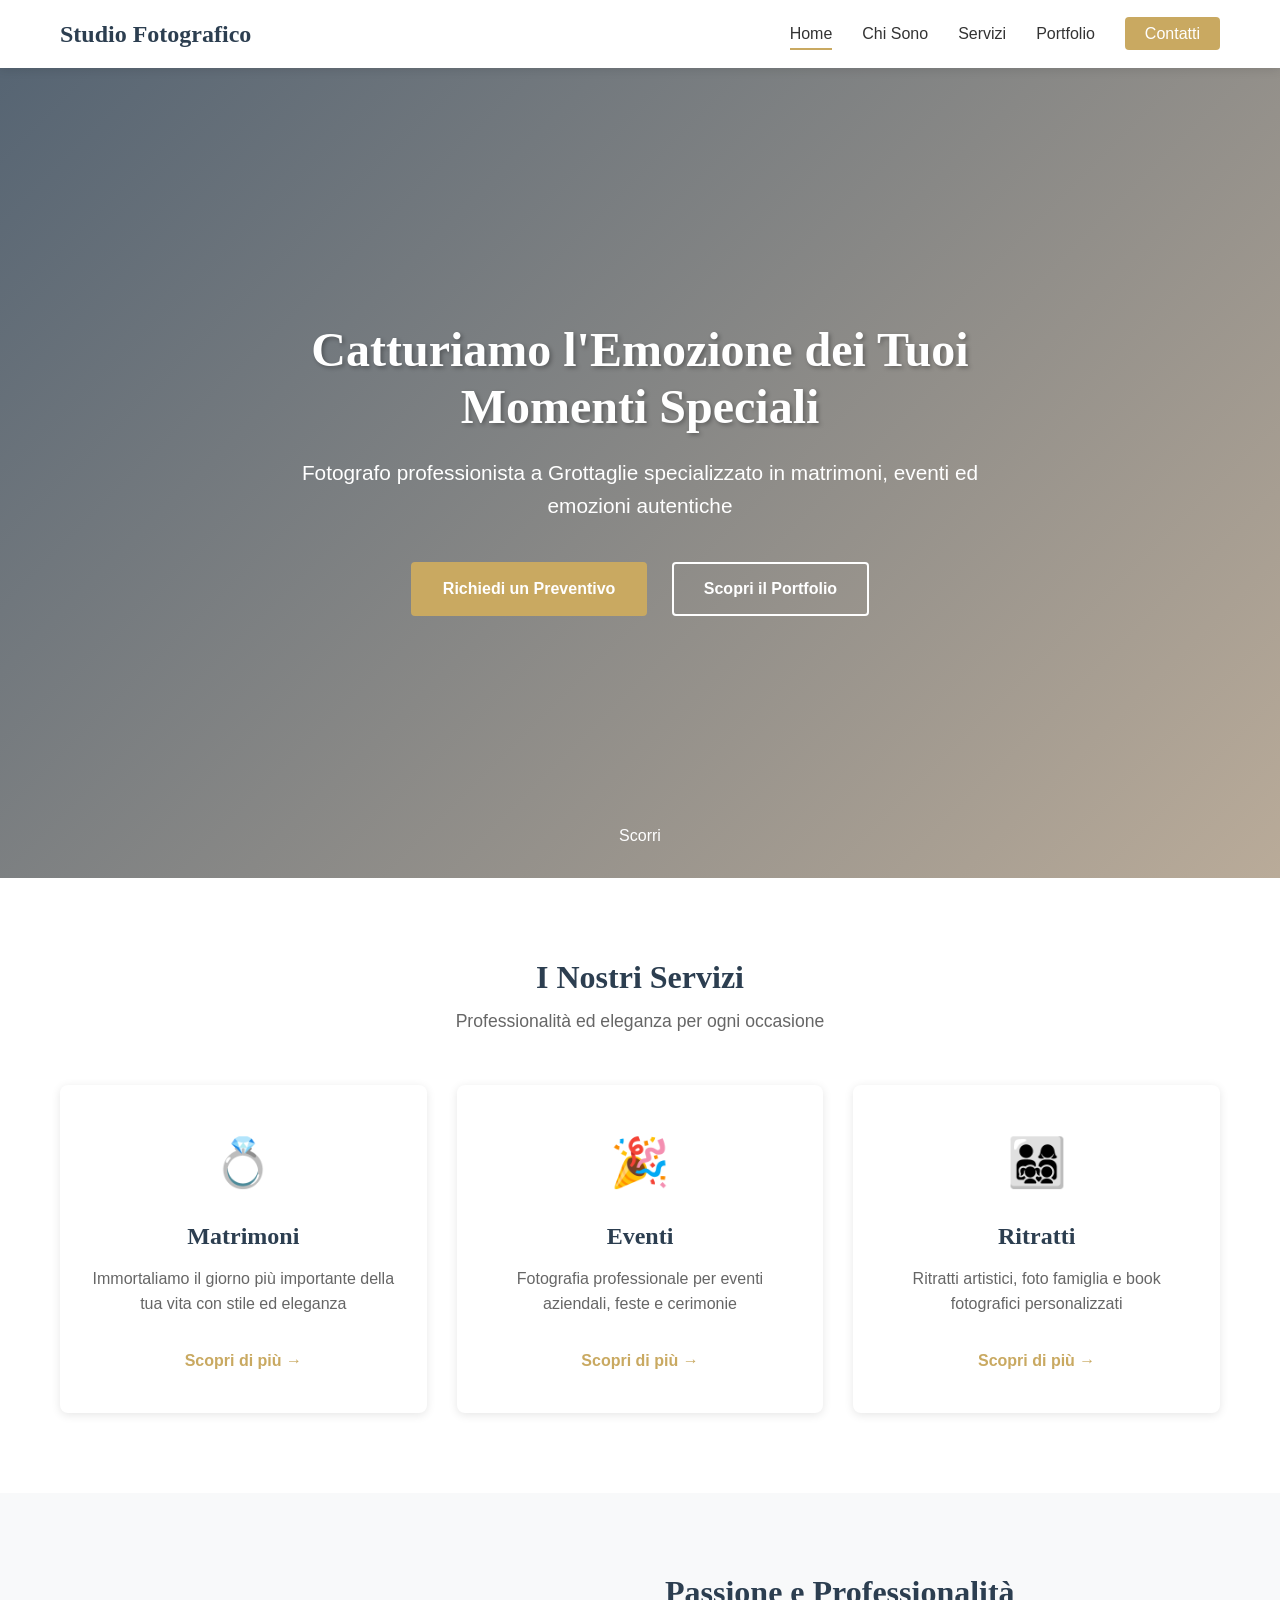
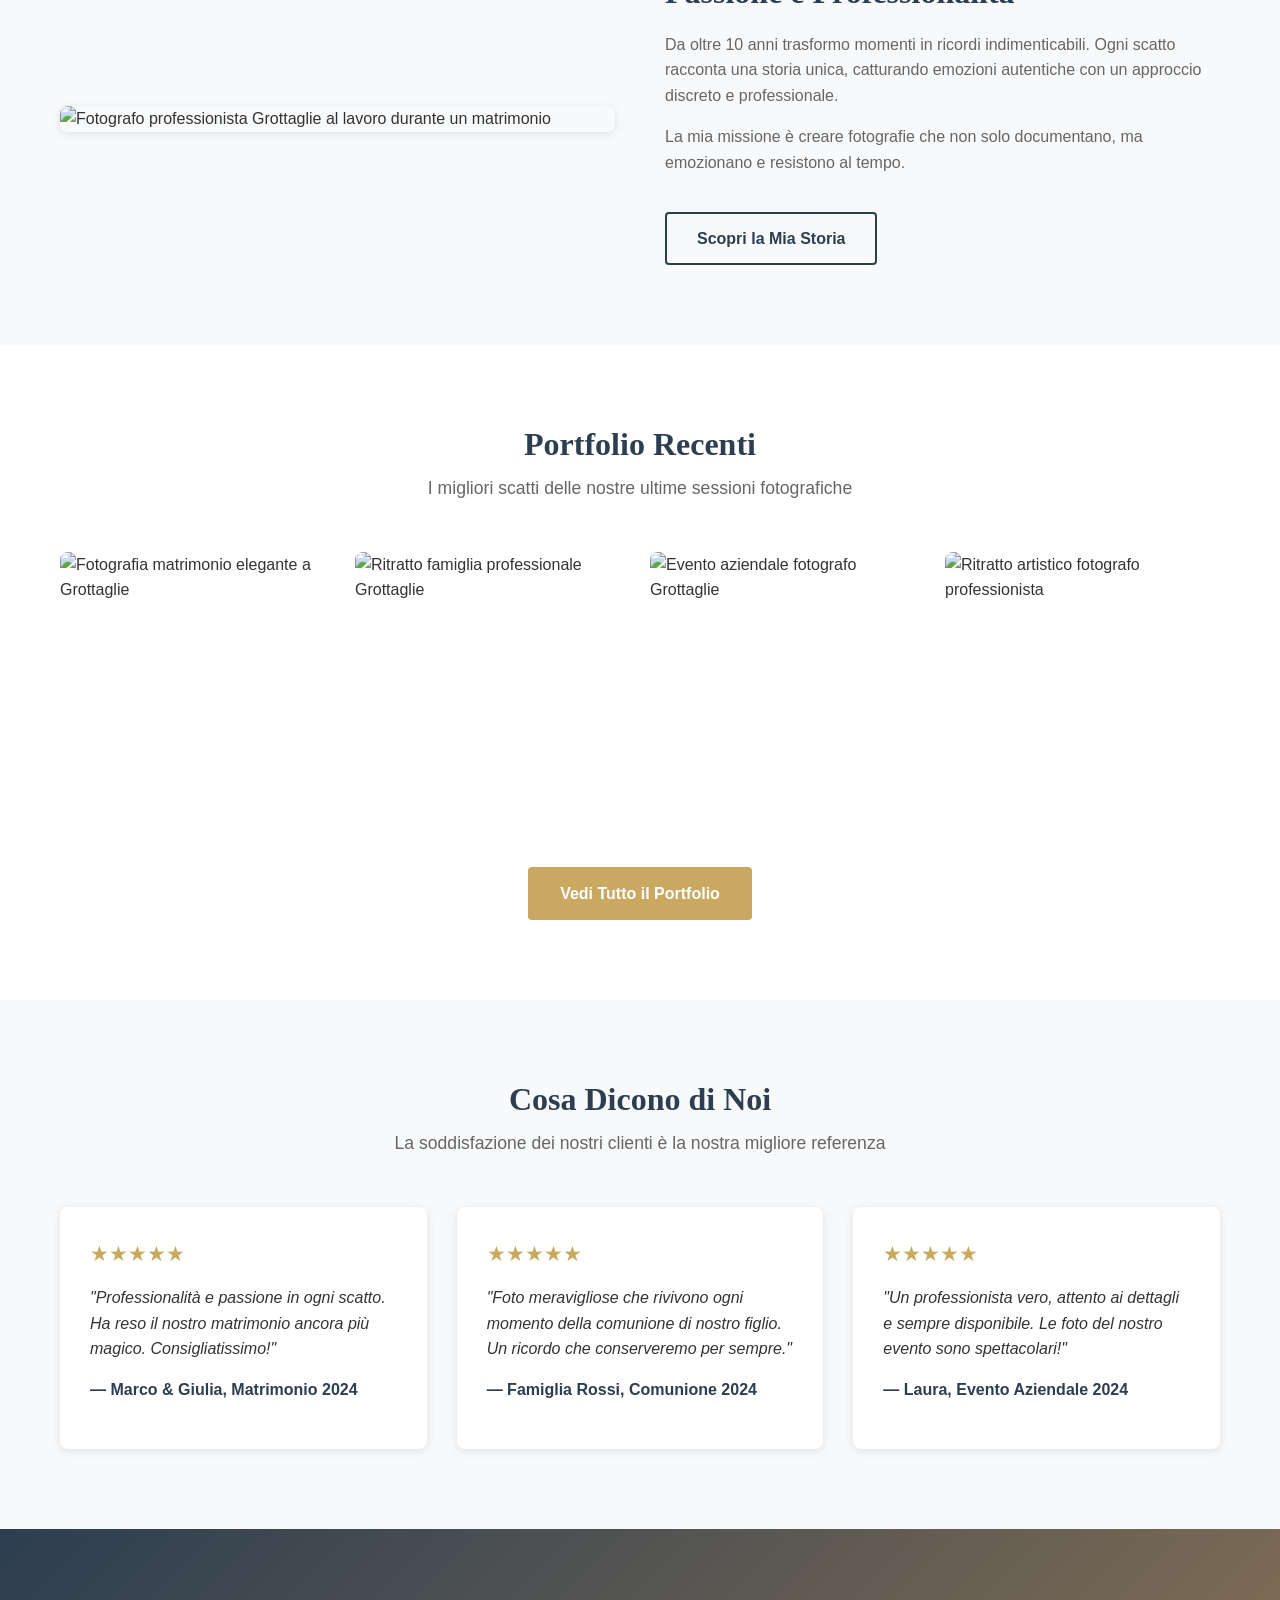
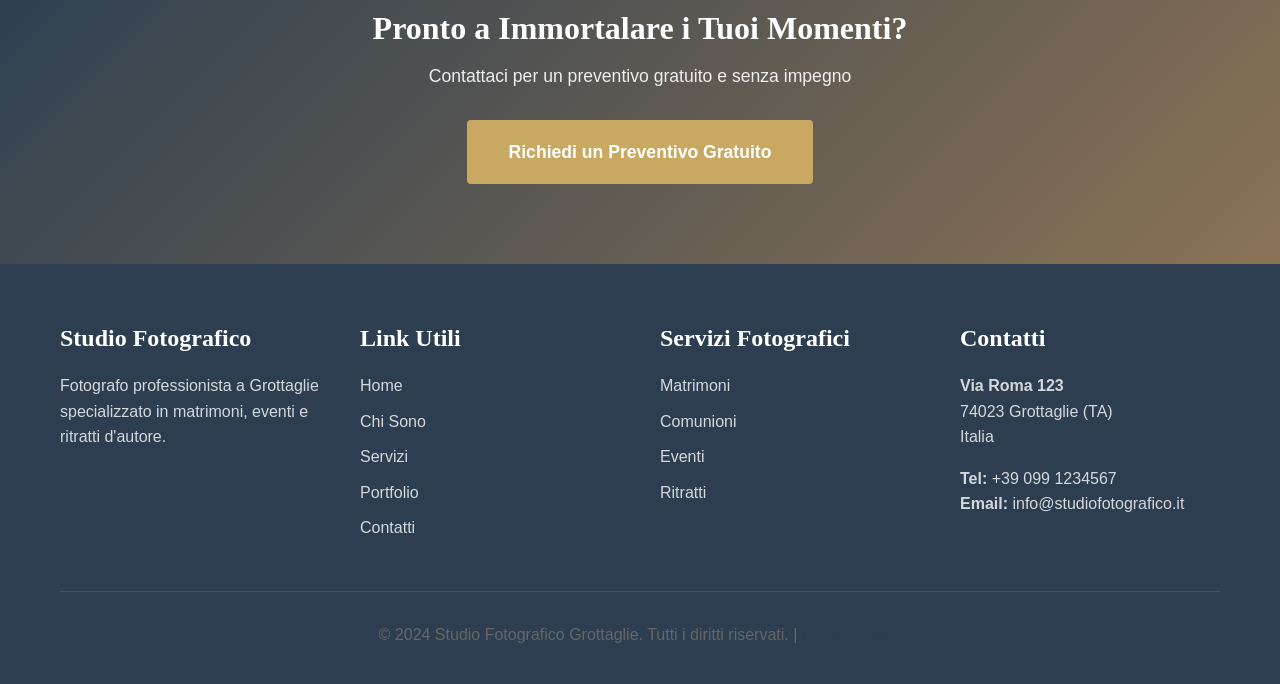
==== index.html @ 4cfaf6b9 "Sito web fotografo completo con SEO e landing pages Implementazione completa di un sito web statico " ====
<!DOCTYPE html>
<html lang="it">
<head>
    <meta charset="UTF-8">
    <meta name="viewport" content="width=device-width, initial-scale=1.0">
    <meta name="description" content="Fotografo professionista a Grottaglie specializzato in matrimoni, eventi, ritratti e fotografia d'autore. Qualità, eleganza e professionalità per i tuoi momenti speciali.">
    <meta name="keywords" content="fotografo Grottaglie, fotografo matrimonio Grottaglie, fotografo eventi Grottaglie, fotografo professionista Taranto">
    <meta name="author" content="Studio Fotografico Grottaglie">

    <!-- Open Graph / Facebook -->
    <meta property="og:type" content="website">
    <meta property="og:url" content="https://www.tuodominio.it/">
    <meta property="og:title" content="Fotografo Professionista a Grottaglie | Studio Fotografico">
    <meta property="og:description" content="Fotografo professionista a Grottaglie specializzato in matrimoni, eventi, ritratti e fotografia d'autore.">
    <meta property="og:image" content="https://www.tuodominio.it/images/og-image.jpg">

    <!-- Twitter -->
    <meta property="twitter:card" content="summary_large_image">
    <meta property="twitter:url" content="https://www.tuodominio.it/">
    <meta property="twitter:title" content="Fotografo Professionista a Grottaglie | Studio Fotografico">
    <meta property="twitter:description" content="Fotografo professionista a Grottaglie specializzato in matrimoni, eventi, ritratti e fotografia d'autore.">
    <meta property="twitter:image" content="https://www.tuodominio.it/images/og-image.jpg">

    <!-- Schema.org LocalBusiness -->
    <script type="application/ld+json">
    {
      "@context": "https://schema.org",
      "@type": ["LocalBusiness", "ProfessionalService", "Photographer"],
      "name": "Studio Fotografico Grottaglie",
      "image": "https://www.tuodominio.it/images/logo.jpg",
      "description": "Fotografo professionista a Grottaglie specializzato in matrimoni, eventi, ritratti e fotografia d'autore.",
      "address": {
        "@type": "PostalAddress",
        "streetAddress": "Via Roma 123",
        "addressLocality": "Grottaglie",
        "addressRegion": "TA",
        "postalCode": "74023",
        "addressCountry": "IT"
      },
      "geo": {
        "@type": "GeoCoordinates",
        "latitude": 40.5378,
        "longitude": 17.4317
      },
      "telephone": "+39-099-1234567",
      "email": "info@studiofotografico.it",
      "priceRange": "€€",
      "openingHours": "Mo-Fr 09:00-18:00, Sa 09:00-13:00",
      "url": "https://www.tuodominio.it"
    }
    </script>

    <title>Fotografo Professionista a Grottaglie | Studio Fotografico Premium</title>

    <link rel="stylesheet" href="css/style.css">
    <link rel="canonical" href="https://www.tuodominio.it/">
</head>
<body>
    <!-- Navigation -->
    <nav class="navbar" id="navbar">
        <div class="container">
            <a href="index.html" class="logo">Studio Fotografico</a>
            <button class="nav-toggle" id="navToggle" aria-label="Toggle navigation">
                <span></span>
                <span></span>
                <span></span>
            </button>
            <ul class="nav-menu" id="navMenu">
                <li><a href="index.html" class="active">Home</a></li>
                <li><a href="about.html">Chi Sono</a></li>
                <li><a href="services.html">Servizi</a></li>
                <li><a href="portfolio.html">Portfolio</a></li>
                <li><a href="contact.html" class="cta-link">Contatti</a></li>
            </ul>
        </div>
    </nav>

    <!-- Hero Section -->
    <header class="hero">
        <div class="hero-overlay"></div>
        <div class="hero-content">
            <h1 class="hero-title">Catturiamo l'Emozione dei Tuoi Momenti Speciali</h1>
            <p class="hero-subtitle">Fotografo professionista a Grottaglie specializzato in matrimoni, eventi ed emozioni autentiche</p>
            <a href="contact.html" class="btn btn-primary">Richiedi un Preventivo</a>
            <a href="portfolio.html" class="btn btn-secondary">Scopri il Portfolio</a>
        </div>
        <div class="scroll-indicator">
            <span>Scorri</span>
        </div>
    </header>

    <!-- Services Preview Section -->
    <section class="services-preview section">
        <div class="container">
            <div class="section-header">
                <h2>I Nostri Servizi</h2>
                <p>Professionalità ed eleganza per ogni occasione</p>
            </div>
            <div class="services-grid">
                <article class="service-card">
                    <div class="service-icon">💍</div>
                    <h3>Matrimoni</h3>
                    <p>Immortaliamo il giorno più importante della tua vita con stile ed eleganza</p>
                    <a href="services.html#matrimoni" class="service-link">Scopri di più →</a>
                </article>
                <article class="service-card">
                    <div class="service-icon">🎉</div>
                    <h3>Eventi</h3>
                    <p>Fotografia professionale per eventi aziendali, feste e cerimonie</p>
                    <a href="services.html#eventi" class="service-link">Scopri di più →</a>
                </article>
                <article class="service-card">
                    <div class="service-icon">👨‍👩‍👧‍👦</div>
                    <h3>Ritratti</h3>
                    <p>Ritratti artistici, foto famiglia e book fotografici personalizzati</p>
                    <a href="services.html#ritratti" class="service-link">Scopri di più →</a>
                </article>
            </div>
        </div>
    </section>

    <!-- About Preview Section -->
    <section class="about-preview section section-alt">
        <div class="container">
            <div class="about-preview-grid">
                <div class="about-preview-image">
                    <img src="images/about-preview.jpg" alt="Fotografo professionista Grottaglie al lavoro durante un matrimonio" loading="lazy">
                </div>
                <div class="about-preview-content">
                    <h2>Passione e Professionalità</h2>
                    <p>Da oltre 10 anni trasformo momenti in ricordi indimenticabili. Ogni scatto racconta una storia unica, catturando emozioni autentiche con un approccio discreto e professionale.</p>
                    <p>La mia missione è creare fotografie che non solo documentano, ma emozionano e resistono al tempo.</p>
                    <a href="about.html" class="btn btn-outline">Scopri la Mia Storia</a>
                </div>
            </div>
        </div>
    </section>

    <!-- Portfolio Preview Section -->
    <section class="portfolio-preview section">
        <div class="container">
            <div class="section-header">
                <h2>Portfolio Recenti</h2>
                <p>I migliori scatti delle nostre ultime sessioni fotografiche</p>
            </div>
            <div class="portfolio-grid">
                <div class="portfolio-item">
                    <img src="images/portfolio-1.jpg" alt="Fotografia matrimonio elegante a Grottaglie" loading="lazy">
                    <div class="portfolio-overlay">
                        <span>Matrimonio</span>
                    </div>
                </div>
                <div class="portfolio-item">
                    <img src="images/portfolio-2.jpg" alt="Ritratto famiglia professionale Grottaglie" loading="lazy">
                    <div class="portfolio-overlay">
                        <span>Famiglia</span>
                    </div>
                </div>
                <div class="portfolio-item">
                    <img src="images/portfolio-3.jpg" alt="Evento aziendale fotografo Grottaglie" loading="lazy">
                    <div class="portfolio-overlay">
                        <span>Eventi</span>
                    </div>
                </div>
                <div class="portfolio-item">
                    <img src="images/portfolio-4.jpg" alt="Ritratto artistico fotografo professionista" loading="lazy">
                    <div class="portfolio-overlay">
                        <span>Ritratti</span>
                    </div>
                </div>
            </div>
            <div class="text-center">
                <a href="portfolio.html" class="btn btn-primary">Vedi Tutto il Portfolio</a>
            </div>
        </div>
    </section>

    <!-- Testimonials Section -->
    <section class="testimonials section section-alt">
        <div class="container">
            <div class="section-header">
                <h2>Cosa Dicono di Noi</h2>
                <p>La soddisfazione dei nostri clienti è la nostra migliore referenza</p>
            </div>
            <div class="testimonials-grid">
                <article class="testimonial-card">
                    <div class="testimonial-stars">★★★★★</div>
                    <p class="testimonial-text">"Professionalità e passione in ogni scatto. Ha reso il nostro matrimonio ancora più magico. Consigliatissimo!"</p>
                    <p class="testimonial-author">— Marco & Giulia, Matrimonio 2024</p>
                </article>
                <article class="testimonial-card">
                    <div class="testimonial-stars">★★★★★</div>
                    <p class="testimonial-text">"Foto meravigliose che rivivono ogni momento della comunione di nostro figlio. Un ricordo che conserveremo per sempre."</p>
                    <p class="testimonial-author">— Famiglia Rossi, Comunione 2024</p>
                </article>
                <article class="testimonial-card">
                    <div class="testimonial-stars">★★★★★</div>
                    <p class="testimonial-text">"Un professionista vero, attento ai dettagli e sempre disponibile. Le foto del nostro evento sono spettacolari!"</p>
                    <p class="testimonial-author">— Laura, Evento Aziendale 2024</p>
                </article>
            </div>
        </div>
    </section>

    <!-- CTA Section -->
    <section class="cta-section section">
        <div class="container">
            <div class="cta-content">
                <h2>Pronto a Immortalare i Tuoi Momenti?</h2>
                <p>Contattaci per un preventivo gratuito e senza impegno</p>
                <a href="contact.html" class="btn btn-primary btn-large">Richiedi un Preventivo Gratuito</a>
            </div>
        </div>
    </section>

    <!-- Footer -->
    <footer class="footer">
        <div class="container">
            <div class="footer-grid">
                <div class="footer-col">
                    <h3>Studio Fotografico</h3>
                    <p>Fotografo professionista a Grottaglie specializzato in matrimoni, eventi e ritratti d'autore.</p>
                </div>
                <div class="footer-col">
                    <h3>Link Utili</h3>
                    <ul>
                        <li><a href="index.html">Home</a></li>
                        <li><a href="about.html">Chi Sono</a></li>
                        <li><a href="services.html">Servizi</a></li>
                        <li><a href="portfolio.html">Portfolio</a></li>
                        <li><a href="contact.html">Contatti</a></li>
                    </ul>
                </div>
                <div class="footer-col">
                    <h3>Servizi Fotografici</h3>
                    <ul>
                        <li><a href="services.html#matrimoni">Matrimoni</a></li>
                        <li><a href="services.html#comunioni">Comunioni</a></li>
                        <li><a href="services.html#eventi">Eventi</a></li>
                        <li><a href="services.html#ritratti">Ritratti</a></li>
                    </ul>
                </div>
                <div class="footer-col">
                    <h3>Contatti</h3>
                    <address>
                        <p><strong>Via Roma 123</strong><br>
                        74023 Grottaglie (TA)<br>
                        Italia</p>
                        <p><strong>Tel:</strong> <a href="tel:+390991234567">+39 099 1234567</a><br>
                        <strong>Email:</strong> <a href="mailto:info@studiofotografico.it">info@studiofotografico.it</a></p>
                    </address>
                </div>
            </div>
            <div class="footer-bottom">
                <p>&copy; 2024 Studio Fotografico Grottaglie. Tutti i diritti riservati. | <a href="#">Privacy Policy</a></p>
            </div>
        </div>
    </footer>

    <script src="js/main.js"></script>
</body>
</html>
---- css/style.css ----
/* ==========================================
   FOTOGRAFO GROTTAGLIE - STYLE.CSS
   Professional, SEO-optimized, responsive CSS
   ========================================== */

/* CSS VARIABLES */
:root {
    --primary-color: #2c3e50;
    --secondary-color: #c9a961;
    --accent-color: #8b7355;
    --text-dark: #333333;
    --text-light: #666666;
    --bg-light: #f8f9fa;
    --bg-white: #ffffff;
    --border-color: #e0e0e0;
    --shadow: 0 2px 10px rgba(0, 0, 0, 0.1);
    --shadow-hover: 0 4px 20px rgba(0, 0, 0, 0.15);
    --transition: all 0.3s ease;
    --font-primary: 'Segoe UI', Tahoma, Geneva, Verdana, sans-serif;
    --font-heading: Georgia, 'Times New Roman', serif;
}

/* RESET & BASE */
* {
    margin: 0;
    padding: 0;
    box-sizing: border-box;
}

html {
    scroll-behavior: smooth;
    font-size: 16px;
}

body {
    font-family: var(--font-primary);
    color: var(--text-dark);
    line-height: 1.6;
    background-color: var(--bg-white);
    overflow-x: hidden;
}

img {
    max-width: 100%;
    height: auto;
    display: block;
}

a {
    color: var(--primary-color);
    text-decoration: none;
    transition: var(--transition);
}

a:hover {
    color: var(--secondary-color);
}

/* TYPOGRAPHY */
h1, h2, h3, h4, h5, h6 {
    font-family: var(--font-heading);
    line-height: 1.2;
    margin-bottom: 1rem;
    color: var(--primary-color);
}

h1 {
    font-size: 2.5rem;
    font-weight: 700;
}

h2 {
    font-size: 2rem;
    font-weight: 600;
}

h3 {
    font-size: 1.5rem;
    font-weight: 600;
}

p {
    margin-bottom: 1rem;
    color: var(--text-light);
}

/* CONTAINER */
.container {
    max-width: 1200px;
    margin: 0 auto;
    padding: 0 20px;
}

/* SECTIONS */
.section {
    padding: 80px 0;
}

.section-sm {
    padding: 40px 0;
}

.section-alt {
    background-color: var(--bg-light);
}

.section-header {
    text-align: center;
    margin-bottom: 50px;
}

.section-header h2 {
    margin-bottom: 10px;
}

.section-header p {
    font-size: 1.1rem;
    color: var(--text-light);
}

/* BUTTONS */
.btn {
    display: inline-block;
    padding: 12px 30px;
    border-radius: 4px;
    font-weight: 600;
    text-align: center;
    cursor: pointer;
    transition: var(--transition);
    border: 2px solid transparent;
    font-size: 1rem;
}

.btn-primary {
    background-color: var(--secondary-color);
    color: var(--bg-white);
    border-color: var(--secondary-color);
}

.btn-primary:hover {
    background-color: var(--accent-color);
    border-color: var(--accent-color);
    color: var(--bg-white);
    transform: translateY(-2px);
    box-shadow: var(--shadow-hover);
}

.btn-secondary {
    background-color: transparent;
    color: var(--bg-white);
    border-color: var(--bg-white);
}

.btn-secondary:hover {
    background-color: var(--bg-white);
    color: var(--primary-color);
}

.btn-outline {
    background-color: transparent;
    color: var(--primary-color);
    border-color: var(--primary-color);
}

.btn-outline:hover {
    background-color: var(--primary-color);
    color: var(--bg-white);
}

.btn-large {
    padding: 16px 40px;
    font-size: 1.1rem;
}

.btn-small {
    padding: 8px 20px;
    font-size: 0.9rem;
}

/* NAVIGATION */
.navbar {
    background-color: var(--bg-white);
    box-shadow: var(--shadow);
    position: sticky;
    top: 0;
    z-index: 1000;
    transition: var(--transition);
}

.navbar .container {
    display: flex;
    justify-content: space-between;
    align-items: center;
    padding: 15px 20px;
}

.logo {
    font-size: 1.5rem;
    font-weight: 700;
    font-family: var(--font-heading);
    color: var(--primary-color);
}

.nav-menu {
    display: flex;
    list-style: none;
    gap: 30px;
    align-items: center;
}

.nav-menu a {
    font-weight: 500;
    color: var(--text-dark);
    padding: 8px 0;
    position: relative;
}

.nav-menu a::after {
    content: '';
    position: absolute;
    bottom: 0;
    left: 0;
    width: 0;
    height: 2px;
    background-color: var(--secondary-color);
    transition: var(--transition);
}

.nav-menu a:hover::after,
.nav-menu a.active::after {
    width: 100%;
}

.cta-link {
    background-color: var(--secondary-color);
    color: var(--bg-white) !important;
    padding: 8px 20px !important;
    border-radius: 4px;
}

.cta-link:hover {
    background-color: var(--accent-color);
}

.cta-link::after {
    display: none;
}

.nav-toggle {
    display: none;
    flex-direction: column;
    background: none;
    border: none;
    cursor: pointer;
    gap: 5px;
}

.nav-toggle span {
    width: 25px;
    height: 3px;
    background-color: var(--primary-color);
    transition: var(--transition);
}

/* BREADCRUMB */
.breadcrumb {
    background-color: var(--bg-light);
    padding: 15px 0;
}

.breadcrumb ol {
    display: flex;
    list-style: none;
    gap: 10px;
    align-items: center;
}

.breadcrumb ol li:not(:last-child)::after {
    content: '/';
    margin-left: 10px;
    color: var(--text-light);
}

.breadcrumb a {
    color: var(--text-light);
}

.breadcrumb a:hover {
    color: var(--secondary-color);
}

/* HERO SECTION */
.hero {
    position: relative;
    height: 90vh;
    min-height: 600px;
    display: flex;
    align-items: center;
    justify-content: center;
    background-image: url('../images/hero-bg.jpg');
    background-size: cover;
    background-position: center;
    background-attachment: fixed;
    color: var(--bg-white);
    text-align: center;
}

.hero-overlay {
    position: absolute;
    top: 0;
    left: 0;
    width: 100%;
    height: 100%;
    background: linear-gradient(135deg, rgba(44, 62, 80, 0.8), rgba(139, 115, 85, 0.6));
}

.hero-content {
    position: relative;
    z-index: 2;
    max-width: 800px;
    padding: 0 20px;
    animation: fadeInUp 1s ease;
}

.hero-title {
    font-size: 3rem;
    color: var(--bg-white);
    margin-bottom: 20px;
    text-shadow: 2px 2px 4px rgba(0, 0, 0, 0.3);
}

.hero-subtitle {
    font-size: 1.3rem;
    margin-bottom: 30px;
    color: var(--bg-white);
}

.hero-content .btn {
    margin: 10px;
}

.scroll-indicator {
    position: absolute;
    bottom: 30px;
    left: 50%;
    transform: translateX(-50%);
    animation: bounce 2s infinite;
    color: var(--bg-white);
}

/* PAGE HEADER */
.page-header {
    background: linear-gradient(135deg, var(--primary-color), var(--accent-color));
    color: var(--bg-white);
    padding: 60px 0;
    text-align: center;
}

.page-header h1 {
    color: var(--bg-white);
    font-size: 2.5rem;
    margin-bottom: 10px;
}

.page-header p {
    font-size: 1.2rem;
    color: rgba(255, 255, 255, 0.9);
}

/* SERVICES PREVIEW */
.services-grid {
    display: grid;
    grid-template-columns: repeat(auto-fit, minmax(300px, 1fr));
    gap: 30px;
}

.service-card {
    background: var(--bg-white);
    padding: 40px 30px;
    border-radius: 8px;
    box-shadow: var(--shadow);
    text-align: center;
    transition: var(--transition);
}

.service-card:hover {
    transform: translateY(-10px);
    box-shadow: var(--shadow-hover);
}

.service-icon {
    font-size: 3rem;
    margin-bottom: 20px;
}

.service-card h3 {
    margin-bottom: 15px;
}

.service-link {
    display: inline-block;
    margin-top: 15px;
    color: var(--secondary-color);
    font-weight: 600;
}

.service-link:hover {
    color: var(--accent-color);
}

/* ABOUT PREVIEW */
.about-preview-grid {
    display: grid;
    grid-template-columns: 1fr 1fr;
    gap: 50px;
    align-items: center;
}

.about-preview-image img {
    border-radius: 8px;
    box-shadow: var(--shadow);
}

.about-preview-content h2 {
    margin-bottom: 20px;
}

.about-preview-content .btn {
    margin-top: 20px;
}

/* PORTFOLIO PREVIEW */
.portfolio-grid {
    display: grid;
    grid-template-columns: repeat(auto-fit, minmax(250px, 1fr));
    gap: 20px;
    margin-bottom: 40px;
}

.portfolio-item {
    position: relative;
    overflow: hidden;
    border-radius: 8px;
    aspect-ratio: 1 / 1;
    cursor: pointer;
}

.portfolio-item img {
    width: 100%;
    height: 100%;
    object-fit: cover;
    transition: var(--transition);
}

.portfolio-overlay {
    position: absolute;
    top: 0;
    left: 0;
    width: 100%;
    height: 100%;
    background: rgba(44, 62, 80, 0.8);
    display: flex;
    align-items: center;
    justify-content: center;
    opacity: 0;
    transition: var(--transition);
    color: var(--bg-white);
    font-size: 1.2rem;
    font-weight: 600;
}

.portfolio-item:hover img {
    transform: scale(1.1);
}

.portfolio-item:hover .portfolio-overlay {
    opacity: 1;
}

.text-center {
    text-align: center;
}

/* TESTIMONIALS */
.testimonials-grid {
    display: grid;
    grid-template-columns: repeat(auto-fit, minmax(300px, 1fr));
    gap: 30px;
}

.testimonial-card {
    background: var(--bg-white);
    padding: 30px;
    border-radius: 8px;
    box-shadow: var(--shadow);
}

.testimonial-stars {
    color: var(--secondary-color);
    font-size: 1.3rem;
    margin-bottom: 15px;
}

.testimonial-text {
    font-style: italic;
    margin-bottom: 15px;
    color: var(--text-dark);
}

.testimonial-author {
    font-weight: 600;
    color: var(--primary-color);
}

/* CTA SECTION */
.cta-section {
    background: linear-gradient(135deg, var(--primary-color), var(--accent-color));
    color: var(--bg-white);
    text-align: center;
}

.cta-content h2 {
    color: var(--bg-white);
    margin-bottom: 15px;
}

.cta-content p {
    color: rgba(255, 255, 255, 0.9);
    font-size: 1.1rem;
    margin-bottom: 30px;
}

/* ABOUT PAGE */
.about-story-grid {
    display: grid;
    grid-template-columns: 1fr 1fr;
    gap: 50px;
    align-items: center;
}

.about-story-image img {
    border-radius: 8px;
    box-shadow: var(--shadow);
}

.about-story-content h2 {
    margin-bottom: 20px;
}

.about-story-content p {
    margin-bottom: 20px;
}

.mission-grid {
    display: grid;
    grid-template-columns: repeat(auto-fit, minmax(250px, 1fr));
    gap: 30px;
}

.mission-card {
    text-align: center;
    padding: 30px 20px;
}

.mission-icon {
    font-size: 3rem;
    margin-bottom: 15px;
}

.experience-content {
    max-width: 900px;
    margin: 30px auto;
}

.experience-item {
    margin-bottom: 30px;
}

.experience-item h3 {
    margin-bottom: 10px;
}

.why-choose-grid {
    display: grid;
    grid-template-columns: repeat(auto-fit, minmax(300px, 1fr));
    gap: 30px;
    max-width: 900px;
    margin: 0 auto;
}

.why-choose-item {
    background: var(--bg-white);
    padding: 25px;
    border-radius: 8px;
    box-shadow: var(--shadow);
}

.why-choose-item h3 {
    color: var(--secondary-color);
    margin-bottom: 10px;
}

/* SERVICES PAGE */
.services-nav {
    background-color: var(--bg-light);
}

.quick-nav {
    display: flex;
    flex-wrap: wrap;
    justify-content: center;
    gap: 15px;
}

.quick-nav a {
    padding: 10px 20px;
    background-color: var(--bg-white);
    border-radius: 4px;
    color: var(--primary-color);
    font-weight: 500;
    box-shadow: var(--shadow);
    transition: var(--transition);
}

.quick-nav a:hover {
    background-color: var(--secondary-color);
    color: var(--bg-white);
}

.service-detail-grid {
    display: grid;
    grid-template-columns: 1fr 1fr;
    gap: 50px;
    align-items: start;
}

.service-detail-grid-reverse {
    direction: rtl;
}

.service-detail-grid-reverse > * {
    direction: ltr;
}

.service-detail-image img {
    border-radius: 8px;
    box-shadow: var(--shadow);
}

.service-intro {
    font-size: 1.1rem;
    color: var(--text-dark);
    font-weight: 500;
    margin-bottom: 25px;
}

.service-list {
    list-style: none;
    margin: 20px 0;
}

.service-list li {
    padding: 8px 0;
    color: var(--text-light);
}

.service-detail-content .btn {
    margin-top: 20px;
    margin-right: 10px;
}

.pricing-content {
    max-width: 800px;
    margin: 0 auto;
    text-align: center;
}

/* PORTFOLIO PAGE */
.portfolio-filter {
    background-color: var(--bg-light);
}

.filter-buttons {
    display: flex;
    flex-wrap: wrap;
    justify-content: center;
    gap: 15px;
}

.filter-btn {
    padding: 10px 25px;
    background-color: var(--bg-white);
    border: 2px solid var(--border-color);
    border-radius: 4px;
    cursor: pointer;
    font-weight: 500;
    color: var(--text-dark);
    transition: var(--transition);
}

.filter-btn:hover,
.filter-btn.active {
    background-color: var(--secondary-color);
    color: var(--bg-white);
    border-color: var(--secondary-color);
}

.gallery-grid {
    display: grid;
    grid-template-columns: repeat(auto-fill, minmax(300px, 1fr));
    gap: 20px;
}

.gallery-item {
    position: relative;
    overflow: hidden;
    border-radius: 8px;
    aspect-ratio: 4 / 3;
}

.gallery-item img {
    width: 100%;
    height: 100%;
    object-fit: cover;
    transition: var(--transition);
}

.gallery-overlay {
    position: absolute;
    top: 0;
    left: 0;
    width: 100%;
    height: 100%;
    background: rgba(44, 62, 80, 0.9);
    display: flex;
    flex-direction: column;
    align-items: center;
    justify-content: center;
    opacity: 0;
    transition: var(--transition);
    padding: 20px;
    text-align: center;
}

.gallery-overlay h3 {
    color: var(--bg-white);
    margin-bottom: 5px;
}

.gallery-overlay p {
    color: rgba(255, 255, 255, 0.8);
    margin-bottom: 15px;
}

.gallery-view-btn {
    padding: 8px 20px;
    background-color: var(--secondary-color);
    color: var(--bg-white);
    border: none;
    border-radius: 4px;
    cursor: pointer;
    font-weight: 600;
    transition: var(--transition);
}

.gallery-view-btn:hover {
    background-color: var(--accent-color);
}

.gallery-item:hover img {
    transform: scale(1.1);
}

.gallery-item:hover .gallery-overlay {
    opacity: 1;
}

.gallery-item.hidden {
    display: none;
}

/* LIGHTBOX */
.lightbox {
    display: none;
    position: fixed;
    top: 0;
    left: 0;
    width: 100%;
    height: 100%;
    background-color: rgba(0, 0, 0, 0.95);
    z-index: 9999;
    align-items: center;
    justify-content: center;
}

.lightbox.active {
    display: flex;
}

.lightbox-content {
    max-width: 90%;
    max-height: 90%;
    position: relative;
}

.lightbox-content img {
    max-width: 100%;
    max-height: 80vh;
    border-radius: 4px;
}

.lightbox-caption {
    text-align: center;
    color: var(--bg-white);
    margin-top: 20px;
}

.lightbox-caption h3 {
    color: var(--bg-white);
}

.lightbox-caption p {
    color: rgba(255, 255, 255, 0.8);
}

.lightbox-close,
.lightbox-prev,
.lightbox-next {
    position: absolute;
    background: rgba(255, 255, 255, 0.1);
    color: var(--bg-white);
    border: none;
    font-size: 2rem;
    cursor: pointer;
    padding: 10px 15px;
    transition: var(--transition);
    border-radius: 4px;
}

.lightbox-close {
    top: 20px;
    right: 20px;
}

.lightbox-prev {
    top: 50%;
    left: 20px;
    transform: translateY(-50%);
}

.lightbox-next {
    top: 50%;
    right: 20px;
    transform: translateY(-50%);
}

.lightbox-close:hover,
.lightbox-prev:hover,
.lightbox-next:hover {
    background: rgba(255, 255, 255, 0.3);
}

/* CONTACT PAGE */
.contact-grid {
    display: grid;
    grid-template-columns: 1.5fr 1fr;
    gap: 50px;
}

.contact-form-wrapper h2 {
    margin-bottom: 15px;
}

.form-intro {
    margin-bottom: 30px;
    color: var(--text-light);
}

.contact-form {
    background: var(--bg-white);
}

.form-group {
    margin-bottom: 20px;
}

.form-group label {
    display: block;
    margin-bottom: 8px;
    font-weight: 500;
    color: var(--text-dark);
}

.form-group input,
.form-group select,
.form-group textarea {
    width: 100%;
    padding: 12px;
    border: 2px solid var(--border-color);
    border-radius: 4px;
    font-family: var(--font-primary);
    font-size: 1rem;
    transition: var(--transition);
}

.form-group input:focus,
.form-group select:focus,
.form-group textarea:focus {
    outline: none;
    border-color: var(--secondary-color);
}

.checkbox-label {
    display: flex;
    align-items: start;
    gap: 10px;
    font-weight: 400;
}

.checkbox-label input {
    width: auto;
    margin-top: 5px;
}

.form-note {
    font-size: 0.9rem;
    color: var(--text-light);
    margin-top: 10px;
}

.hidden {
    display: none;
}

.contact-info-card {
    background: var(--bg-white);
    padding: 30px;
    border-radius: 8px;
    box-shadow: var(--shadow);
    margin-bottom: 30px;
}

.contact-info-card h2 {
    margin-bottom: 15px;
}

.contact-info-item {
    display: flex;
    gap: 20px;
    margin: 25px 0;
}

.contact-info-icon {
    font-size: 2rem;
}

.contact-info-content h3 {
    font-size: 1.1rem;
    margin-bottom: 5px;
}

.contact-info-content address {
    font-style: normal;
    color: var(--text-light);
}

.contact-map {
    background: var(--bg-white);
    padding: 30px;
    border-radius: 8px;
    box-shadow: var(--shadow);
}

.contact-map h3 {
    margin-bottom: 15px;
}

.map-container {
    margin: 20px 0;
    border-radius: 8px;
    overflow: hidden;
}

.map-container img {
    width: 100%;
}

.faq-grid {
    display: grid;
    grid-template-columns: repeat(auto-fit, minmax(350px, 1fr));
    gap: 30px;
    max-width: 1000px;
    margin: 0 auto;
}

.faq-item {
    background: var(--bg-white);
    padding: 25px;
    border-radius: 8px;
    box-shadow: var(--shadow);
}

.faq-item h3 {
    margin-bottom: 10px;
    font-size: 1.1rem;
}

/* FOOTER */
.footer {
    background-color: var(--primary-color);
    color: var(--bg-white);
    padding: 60px 0 20px;
}

.footer-grid {
    display: grid;
    grid-template-columns: repeat(auto-fit, minmax(250px, 1fr));
    gap: 40px;
    margin-bottom: 40px;
}

.footer-col h3 {
    color: var(--bg-white);
    margin-bottom: 20px;
}

.footer-col p,
.footer-col address {
    color: rgba(255, 255, 255, 0.8);
    font-style: normal;
}

.footer-col ul {
    list-style: none;
}

.footer-col ul li {
    margin-bottom: 10px;
}

.footer-col a {
    color: rgba(255, 255, 255, 0.8);
}

.footer-col a:hover {
    color: var(--secondary-color);
}

.footer-bottom {
    text-align: center;
    padding-top: 30px;
    border-top: 1px solid rgba(255, 255, 255, 0.1);
    color: rgba(255, 255, 255, 0.7);
}

/* ANIMATIONS */
@keyframes fadeInUp {
    from {
        opacity: 0;
        transform: translateY(30px);
    }
    to {
        opacity: 1;
        transform: translateY(0);
    }
}

@keyframes bounce {
    0%, 20%, 50%, 80%, 100% {
        transform: translateX(-50%) translateY(0);
    }
    40% {
        transform: translateX(-50%) translateY(-10px);
    }
    60% {
        transform: translateX(-50%) translateY(-5px);
    }
}

/* RESPONSIVE DESIGN */
@media (max-width: 768px) {
    /* Typography */
    h1 {
        font-size: 2rem;
    }

    h2 {
        font-size: 1.7rem;
    }

    .hero-title {
        font-size: 2rem;
    }

    /* Navigation */
    .nav-toggle {
        display: flex;
    }

    .nav-menu {
        position: absolute;
        top: 100%;
        left: 0;
        width: 100%;
        background-color: var(--bg-white);
        flex-direction: column;
        padding: 20px;
        gap: 0;
        box-shadow: var(--shadow);
        max-height: 0;
        overflow: hidden;
        transition: max-height 0.3s ease;
    }

    .nav-menu.active {
        max-height: 400px;
    }

    .nav-menu li {
        width: 100%;
        text-align: center;
        padding: 10px 0;
        border-bottom: 1px solid var(--border-color);
    }

    /* Grids */
    .about-preview-grid,
    .about-story-grid,
    .service-detail-grid,
    .contact-grid {
        grid-template-columns: 1fr;
        gap: 30px;
    }

    .service-detail-grid-reverse {
        direction: ltr;
    }

    .portfolio-grid,
    .gallery-grid {
        grid-template-columns: repeat(auto-fit, minmax(200px, 1fr));
        gap: 15px;
    }

    /* Sections */
    .section {
        padding: 50px 0;
    }

    .hero {
        height: 70vh;
        min-height: 500px;
    }

    .hero-content .btn {
        display: block;
        margin: 10px auto;
        max-width: 250px;
    }

    /* Contact */
    .contact-grid {
        grid-template-columns: 1fr;
    }

    /* FAQ */
    .faq-grid {
        grid-template-columns: 1fr;
    }
}

@media (max-width: 480px) {
    /* Typography */
    h1 {
        font-size: 1.7rem;
    }

    .hero-title {
        font-size: 1.7rem;
    }

    .hero-subtitle {
        font-size: 1.1rem;
    }

    /* Grids */
    .services-grid,
    .testimonials-grid,
    .mission-grid {
        grid-template-columns: 1fr;
    }

    .gallery-grid,
    .portfolio-grid {
        grid-template-columns: 1fr;
    }

    /* Lightbox */
    .lightbox-prev {
        left: 10px;
    }

    .lightbox-next {
        right: 10px;
    }
}

/* PERFORMANCE OPTIMIZATIONS */
@media (prefers-reduced-motion: reduce) {
    * {
        animation-duration: 0.01ms !important;
        animation-iteration-count: 1 !important;
        transition-duration: 0.01ms !important;
    }
}
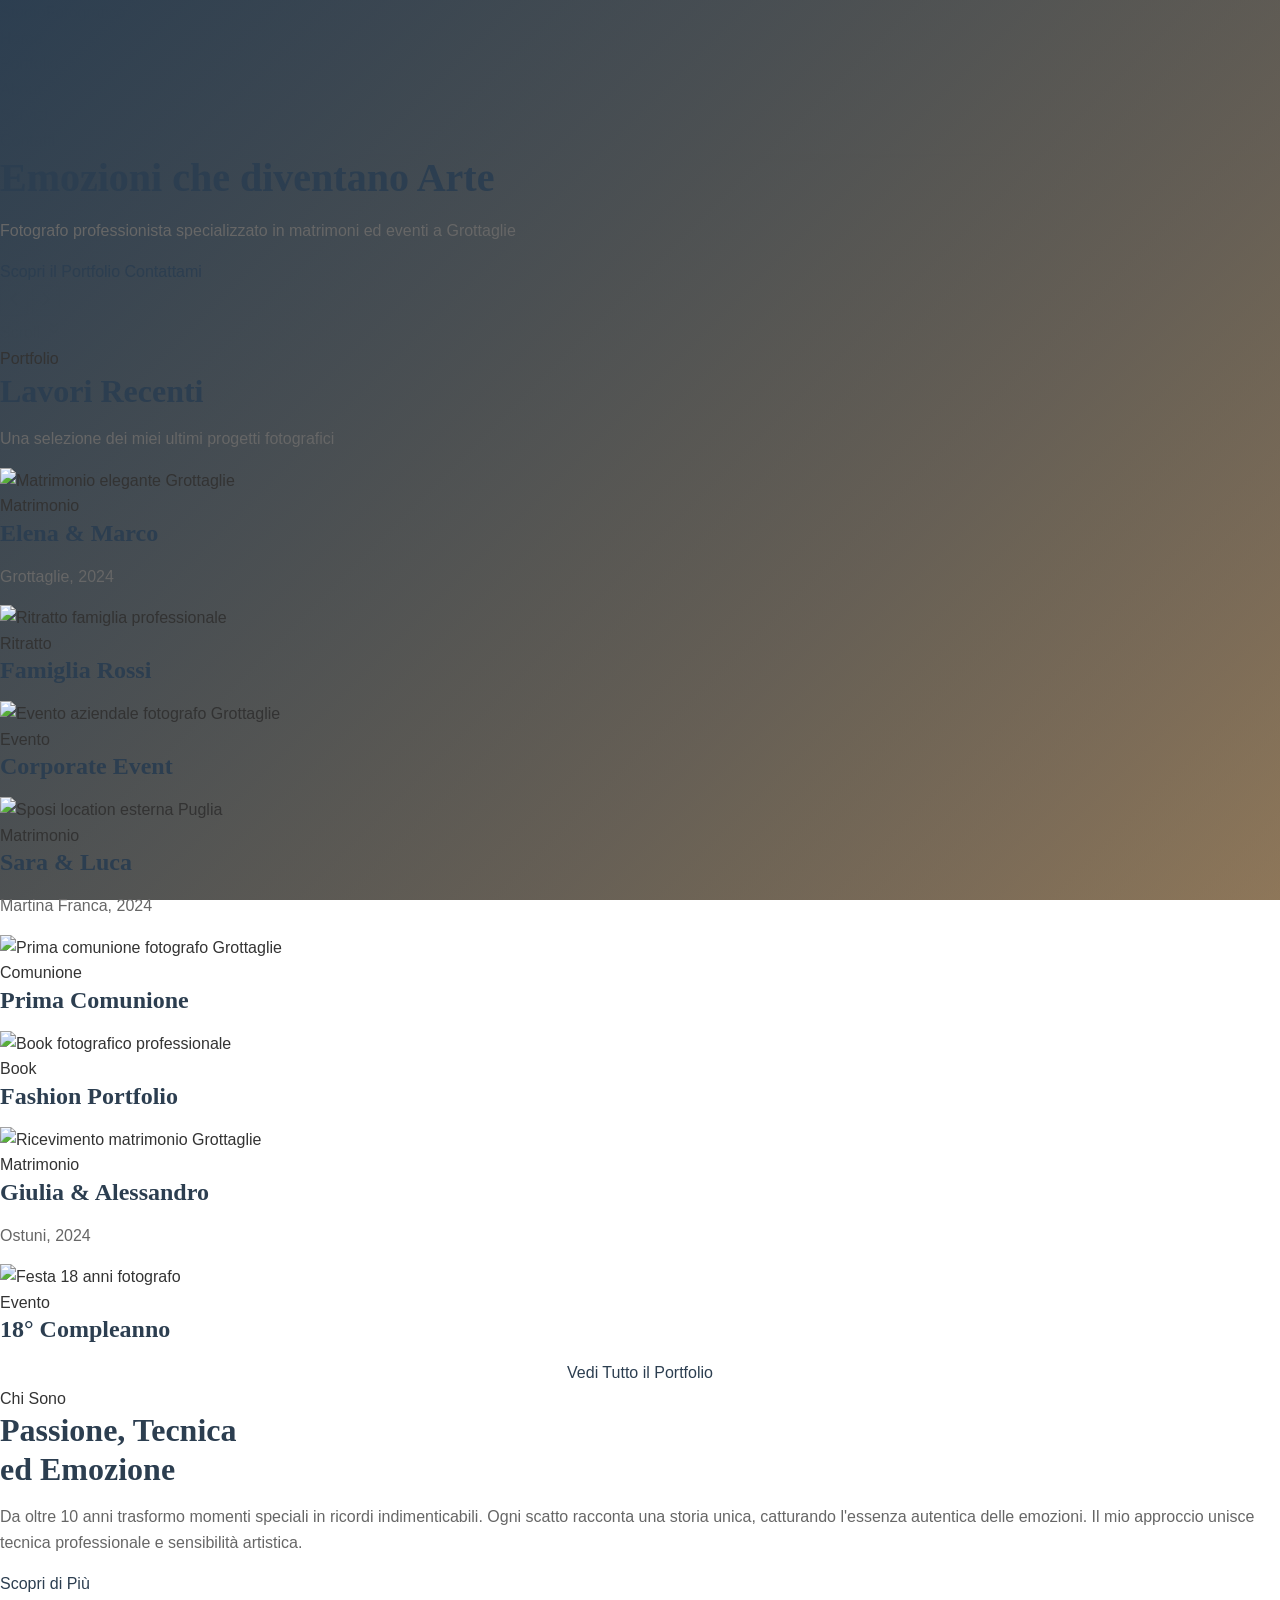
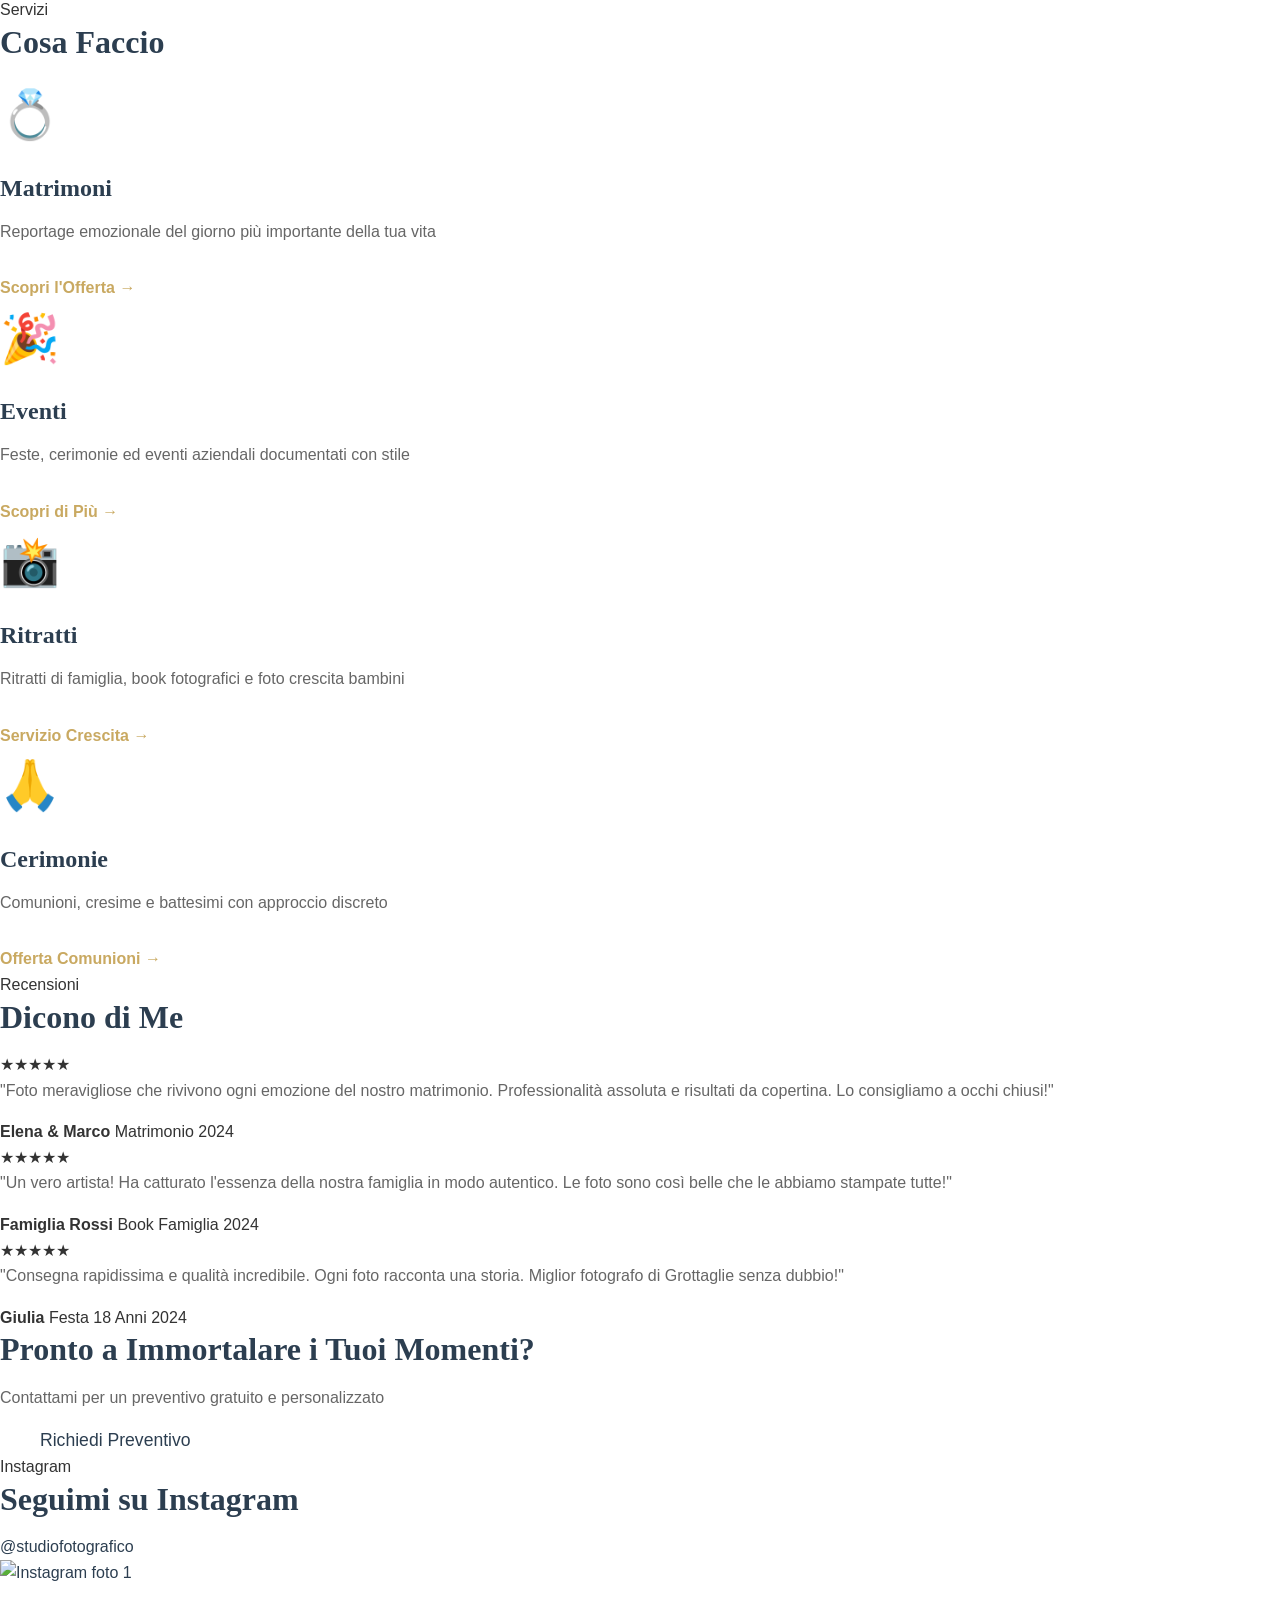
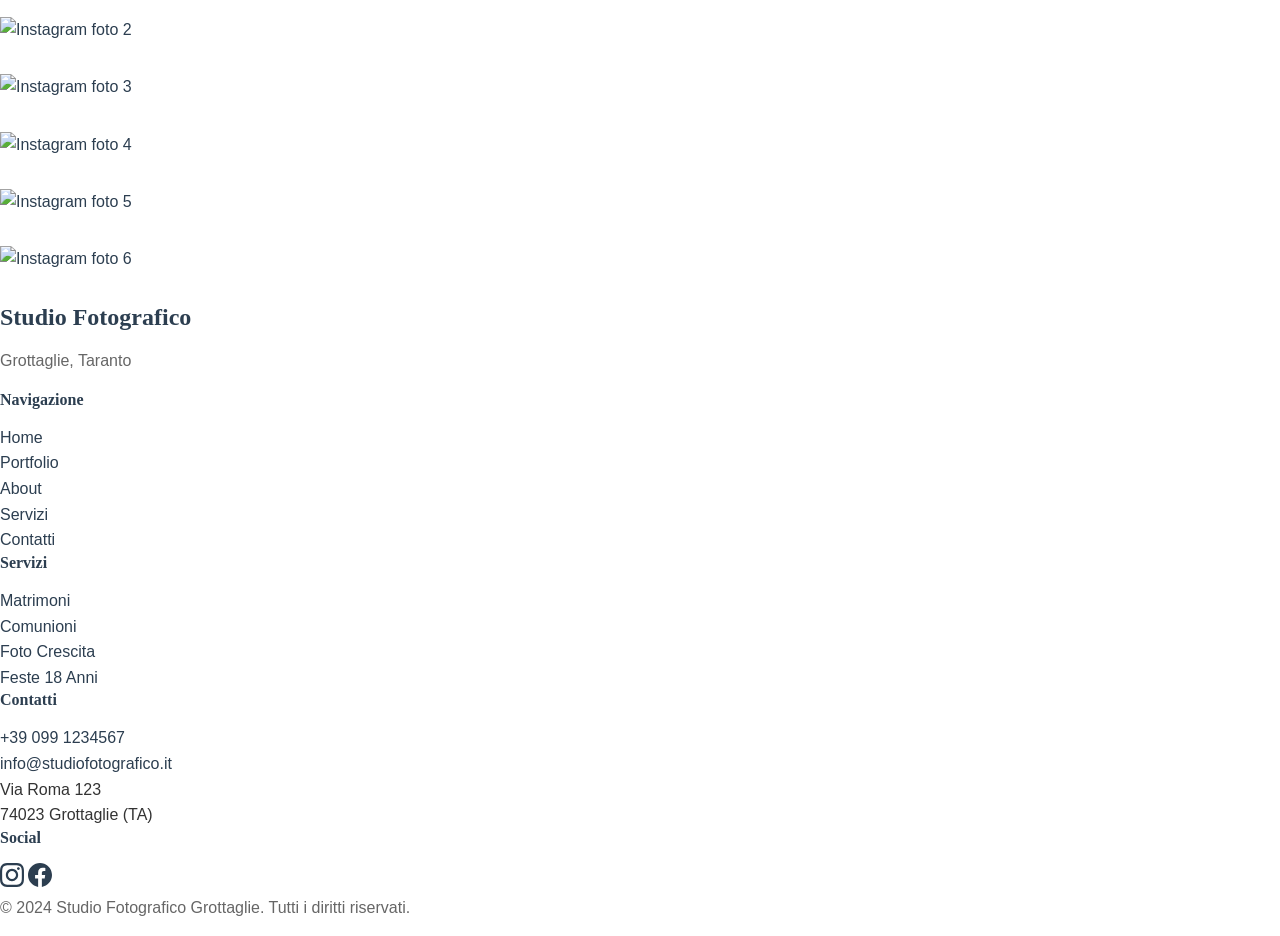
==== commit fd5db2e7: "WIP: Inizio redesign moderno visual-first - Ridisegnato index.html con approccio moderno - Hero full" ====
--- a/index.html
+++ b/index.html
@@ -3,32 +3,24 @@
 <head>
     <meta charset="UTF-8">
     <meta name="viewport" content="width=device-width, initial-scale=1.0">
-    <meta name="description" content="Fotografo professionista a Grottaglie specializzato in matrimoni, eventi, ritratti e fotografia d'autore. Qualità, eleganza e professionalità per i tuoi momenti speciali.">
+    <meta name="description" content="Fotografo professionista a Grottaglie specializzato in matrimoni, eventi, ritratti. Portfolio fotografico di alta qualità per immortalare i tuoi momenti speciali.">
     <meta name="keywords" content="fotografo Grottaglie, fotografo matrimonio Grottaglie, fotografo eventi Grottaglie, fotografo professionista Taranto">
-    <meta name="author" content="Studio Fotografico Grottaglie">
-
-    <!-- Open Graph / Facebook -->
+
+    <!-- Open Graph -->
     <meta property="og:type" content="website">
     <meta property="og:url" content="https://www.tuodominio.it/">
-    <meta property="og:title" content="Fotografo Professionista a Grottaglie | Studio Fotografico">
-    <meta property="og:description" content="Fotografo professionista a Grottaglie specializzato in matrimoni, eventi, ritratti e fotografia d'autore.">
+    <meta property="og:title" content="Fotografo Professionista Grottaglie | Portfolio">
+    <meta property="og:description" content="Fotografie che raccontano emozioni. Matrimoni, eventi, ritratti d'autore.">
     <meta property="og:image" content="https://www.tuodominio.it/images/og-image.jpg">
 
-    <!-- Twitter -->
-    <meta property="twitter:card" content="summary_large_image">
-    <meta property="twitter:url" content="https://www.tuodominio.it/">
-    <meta property="twitter:title" content="Fotografo Professionista a Grottaglie | Studio Fotografico">
-    <meta property="twitter:description" content="Fotografo professionista a Grottaglie specializzato in matrimoni, eventi, ritratti e fotografia d'autore.">
-    <meta property="twitter:image" content="https://www.tuodominio.it/images/og-image.jpg">
-
-    <!-- Schema.org LocalBusiness -->
+    <!-- Schema.org -->
     <script type="application/ld+json">
     {
       "@context": "https://schema.org",
       "@type": ["LocalBusiness", "ProfessionalService", "Photographer"],
       "name": "Studio Fotografico Grottaglie",
       "image": "https://www.tuodominio.it/images/logo.jpg",
-      "description": "Fotografo professionista a Grottaglie specializzato in matrimoni, eventi, ritratti e fotografia d'autore.",
+      "description": "Fotografo professionista specializzato in matrimoni, eventi e ritratti a Grottaglie.",
       "address": {
         "@type": "PostalAddress",
         "streetAddress": "Via Roma 123",
@@ -44,218 +36,452 @@
       },
       "telephone": "+39-099-1234567",
       "email": "info@studiofotografico.it",
-      "priceRange": "€€",
-      "openingHours": "Mo-Fr 09:00-18:00, Sa 09:00-13:00",
       "url": "https://www.tuodominio.it"
     }
     </script>
 
-    <title>Fotografo Professionista a Grottaglie | Studio Fotografico Premium</title>
+    <title>Fotografo Grottaglie | Portfolio Matrimoni, Eventi, Ritratti</title>
+
+    <!-- Google Fonts -->
+    <link rel="preconnect" href="https://fonts.googleapis.com">
+    <link rel="preconnect" href="https://fonts.gstatic.com" crossorigin>
+    <link href="https://fonts.googleapis.com/css2?family=Playfair+Display:wght@400;500;600;700&family=Montserrat:wght@300;400;500;600;700&display=swap" rel="stylesheet">
 
     <link rel="stylesheet" href="css/style.css">
     <link rel="canonical" href="https://www.tuodominio.it/">
 </head>
 <body>
+
     <!-- Navigation -->
-    <nav class="navbar" id="navbar">
-        <div class="container">
-            <a href="index.html" class="logo">Studio Fotografico</a>
-            <button class="nav-toggle" id="navToggle" aria-label="Toggle navigation">
+    <nav class="navbar-modern" id="navbar">
+        <div class="nav-container">
+            <a href="index.html" class="logo-modern">Studio<span>Fotografico</span></a>
+            <button class="menu-toggle" id="menuToggle" aria-label="Menu">
                 <span></span>
                 <span></span>
                 <span></span>
             </button>
-            <ul class="nav-menu" id="navMenu">
+            <ul class="nav-links" id="navLinks">
                 <li><a href="index.html" class="active">Home</a></li>
-                <li><a href="about.html">Chi Sono</a></li>
+                <li><a href="portfolio.html">Portfolio</a></li>
+                <li><a href="about.html">About</a></li>
                 <li><a href="services.html">Servizi</a></li>
-                <li><a href="portfolio.html">Portfolio</a></li>
-                <li><a href="contact.html" class="cta-link">Contatti</a></li>
+                <li><a href="contact.html" class="nav-cta">Contatti</a></li>
             </ul>
         </div>
     </nav>
 
-    <!-- Hero Section -->
-    <header class="hero">
-        <div class="hero-overlay"></div>
-        <div class="hero-content">
-            <h1 class="hero-title">Catturiamo l'Emozione dei Tuoi Momenti Speciali</h1>
-            <p class="hero-subtitle">Fotografo professionista a Grottaglie specializzato in matrimoni, eventi ed emozioni autentiche</p>
-            <a href="contact.html" class="btn btn-primary">Richiedi un Preventivo</a>
-            <a href="portfolio.html" class="btn btn-secondary">Scopri il Portfolio</a>
-        </div>
-        <div class="scroll-indicator">
-            <span>Scorri</span>
-        </div>
-    </header>
-
-    <!-- Services Preview Section -->
-    <section class="services-preview section">
-        <div class="container">
-            <div class="section-header">
-                <h2>I Nostri Servizi</h2>
-                <p>Professionalità ed eleganza per ogni occasione</p>
-            </div>
-            <div class="services-grid">
-                <article class="service-card">
+    <!-- Hero Fullscreen con Slider -->
+    <section class="hero-fullscreen" id="heroSlider">
+        <div class="hero-slider">
+            <div class="hero-slide active" style="background-image: url('images/hero/hero-1.jpg')">
+                <div class="hero-overlay"></div>
+            </div>
+            <div class="hero-slide" style="background-image: url('images/hero/hero-2.jpg')">
+                <div class="hero-overlay"></div>
+            </div>
+            <div class="hero-slide" style="background-image: url('images/hero/hero-3.jpg')">
+                <div class="hero-overlay"></div>
+            </div>
+            <div class="hero-slide" style="background-image: url('images/hero/hero-4.jpg')">
+                <div class="hero-overlay"></div>
+            </div>
+        </div>
+
+        <div class="hero-content-center">
+            <h1 class="hero-title-modern" data-aos="fade-up">Emozioni che diventano Arte</h1>
+            <p class="hero-subtitle-modern" data-aos="fade-up" data-aos-delay="200">Fotografo professionista specializzato in matrimoni ed eventi a Grottaglie</p>
+            <div class="hero-buttons" data-aos="fade-up" data-aos-delay="400">
+                <a href="portfolio.html" class="btn-modern btn-primary-modern">Scopri il Portfolio</a>
+                <a href="contact.html" class="btn-modern btn-outline-modern">Contattami</a>
+            </div>
+        </div>
+
+        <!-- Slider Controls -->
+        <button class="slider-control prev" id="sliderPrev" aria-label="Precedente">
+            <svg width="24" height="24" viewBox="0 0 24 24" fill="none" stroke="currentColor" stroke-width="2">
+                <polyline points="15 18 9 12 15 6"></polyline>
+            </svg>
+        </button>
+        <button class="slider-control next" id="sliderNext" aria-label="Successivo">
+            <svg width="24" height="24" viewBox="0 0 24 24" fill="none" stroke="currentColor" stroke-width="2">
+                <polyline points="9 18 15 12 9 6"></polyline>
+            </svg>
+        </button>
+
+        <!-- Slider Indicators -->
+        <div class="slider-indicators">
+            <span class="indicator active" data-slide="0"></span>
+            <span class="indicator" data-slide="1"></span>
+            <span class="indicator" data-slide="2"></span>
+            <span class="indicator" data-slide="3"></span>
+        </div>
+
+        <!-- Scroll Indicator -->
+        <div class="scroll-down">
+            <span>Scroll</span>
+            <svg width="20" height="20" viewBox="0 0 24 24" fill="none" stroke="currentColor" stroke-width="2">
+                <polyline points="7 13 12 18 17 13"></polyline>
+                <polyline points="7 6 12 11 17 6"></polyline>
+            </svg>
+        </div>
+    </section>
+
+    <!-- Portfolio Preview Grid -->
+    <section class="portfolio-preview-section">
+        <div class="section-intro" data-aos="fade-up">
+            <span class="section-label">Portfolio</span>
+            <h2 class="section-title-modern">Lavori Recenti</h2>
+            <p class="section-description">Una selezione dei miei ultimi progetti fotografici</p>
+        </div>
+
+        <div class="masonry-grid" id="masonryGrid">
+            <!-- Large Image -->
+            <div class="masonry-item large" data-category="matrimoni" data-aos="fade-up">
+                <img src="images/portfolio/wedding-1.jpg" alt="Matrimonio elegante Grottaglie" loading="lazy">
+                <div class="masonry-overlay">
+                    <div class="masonry-content">
+                        <span class="masonry-category">Matrimonio</span>
+                        <h3 class="masonry-title">Elena & Marco</h3>
+                        <p class="masonry-location">Grottaglie, 2024</p>
+                    </div>
+                </div>
+            </div>
+
+            <!-- Medium Images -->
+            <div class="masonry-item medium" data-category="ritratti" data-aos="fade-up" data-aos-delay="100">
+                <img src="images/portfolio/portrait-1.jpg" alt="Ritratto famiglia professionale" loading="lazy">
+                <div class="masonry-overlay">
+                    <div class="masonry-content">
+                        <span class="masonry-category">Ritratto</span>
+                        <h3 class="masonry-title">Famiglia Rossi</h3>
+                    </div>
+                </div>
+            </div>
+
+            <div class="masonry-item medium" data-category="eventi" data-aos="fade-up" data-aos-delay="200">
+                <img src="images/portfolio/event-1.jpg" alt="Evento aziendale fotografo Grottaglie" loading="lazy">
+                <div class="masonry-overlay">
+                    <div class="masonry-content">
+                        <span class="masonry-category">Evento</span>
+                        <h3 class="masonry-title">Corporate Event</h3>
+                    </div>
+                </div>
+            </div>
+
+            <!-- Tall Image -->
+            <div class="masonry-item tall" data-category="matrimoni" data-aos="fade-up" data-aos-delay="300">
+                <img src="images/portfolio/wedding-2.jpg" alt="Sposi location esterna Puglia" loading="lazy">
+                <div class="masonry-overlay">
+                    <div class="masonry-content">
+                        <span class="masonry-category">Matrimonio</span>
+                        <h3 class="masonry-title">Sara & Luca</h3>
+                        <p class="masonry-location">Martina Franca, 2024</p>
+                    </div>
+                </div>
+            </div>
+
+            <!-- Regular Images -->
+            <div class="masonry-item" data-category="cerimonie" data-aos="fade-up" data-aos-delay="400">
+                <img src="images/portfolio/communion-1.jpg" alt="Prima comunione fotografo Grottaglie" loading="lazy">
+                <div class="masonry-overlay">
+                    <div class="masonry-content">
+                        <span class="masonry-category">Comunione</span>
+                        <h3 class="masonry-title">Prima Comunione</h3>
+                    </div>
+                </div>
+            </div>
+
+            <div class="masonry-item" data-category="ritratti" data-aos="fade-up" data-aos-delay="500">
+                <img src="images/portfolio/portrait-2.jpg" alt="Book fotografico professionale" loading="lazy">
+                <div class="masonry-overlay">
+                    <div class="masonry-content">
+                        <span class="masonry-category">Book</span>
+                        <h3 class="masonry-title">Fashion Portfolio</h3>
+                    </div>
+                </div>
+            </div>
+
+            <!-- Wide Image -->
+            <div class="masonry-item wide" data-category="matrimoni" data-aos="fade-up" data-aos-delay="600">
+                <img src="images/portfolio/wedding-3.jpg" alt="Ricevimento matrimonio Grottaglie" loading="lazy">
+                <div class="masonry-overlay">
+                    <div class="masonry-content">
+                        <span class="masonry-category">Matrimonio</span>
+                        <h3 class="masonry-title">Giulia & Alessandro</h3>
+                        <p class="masonry-location">Ostuni, 2024</p>
+                    </div>
+                </div>
+            </div>
+
+            <div class="masonry-item" data-category="eventi" data-aos="fade-up" data-aos-delay="700">
+                <img src="images/portfolio/event-2.jpg" alt="Festa 18 anni fotografo" loading="lazy">
+                <div class="masonry-overlay">
+                    <div class="masonry-content">
+                        <span class="masonry-category">Evento</span>
+                        <h3 class="masonry-title">18° Compleanno</h3>
+                    </div>
+                </div>
+            </div>
+        </div>
+
+        <div class="text-center" data-aos="fade-up">
+            <a href="portfolio.html" class="btn-modern btn-primary-modern">Vedi Tutto il Portfolio</a>
+        </div>
+    </section>
+
+    <!-- About Preview con Parallax -->
+    <section class="about-parallax" style="background-image: url('images/about-bg.jpg')">
+        <div class="parallax-overlay"></div>
+        <div class="parallax-content">
+            <div class="container-narrow">
+                <span class="section-label" data-aos="fade-up">Chi Sono</span>
+                <h2 class="section-title-modern light" data-aos="fade-up" data-aos-delay="100">
+                    Passione, Tecnica<br>ed Emozione
+                </h2>
+                <p class="parallax-text" data-aos="fade-up" data-aos-delay="200">
+                    Da oltre 10 anni trasformo momenti speciali in ricordi indimenticabili. Ogni scatto racconta una storia unica, catturando l'essenza autentica delle emozioni. Il mio approccio unisce tecnica professionale e sensibilità artistica.
+                </p>
+                <a href="about.html" class="btn-modern btn-outline-light" data-aos="fade-up" data-aos-delay="300">Scopri di Più</a>
+            </div>
+        </div>
+    </section>
+
+    <!-- Services Carousel -->
+    <section class="services-modern-section">
+        <div class="section-intro" data-aos="fade-up">
+            <span class="section-label">Servizi</span>
+            <h2 class="section-title-modern">Cosa Faccio</h2>
+        </div>
+
+        <div class="services-carousel">
+            <div class="service-card-modern" data-aos="fade-up">
+                <div class="service-image" style="background-image: url('images/services/matrimoni.jpg')">
                     <div class="service-icon">💍</div>
+                </div>
+                <div class="service-card-content">
                     <h3>Matrimoni</h3>
-                    <p>Immortaliamo il giorno più importante della tua vita con stile ed eleganza</p>
-                    <a href="services.html#matrimoni" class="service-link">Scopri di più →</a>
-                </article>
-                <article class="service-card">
+                    <p>Reportage emozionale del giorno più importante della tua vita</p>
+                    <a href="landing/fotografo-matrimonio-grottaglie.html" class="service-link">Scopri l'Offerta →</a>
+                </div>
+            </div>
+
+            <div class="service-card-modern" data-aos="fade-up" data-aos-delay="100">
+                <div class="service-image" style="background-image: url('images/services/eventi.jpg')">
                     <div class="service-icon">🎉</div>
+                </div>
+                <div class="service-card-content">
                     <h3>Eventi</h3>
-                    <p>Fotografia professionale per eventi aziendali, feste e cerimonie</p>
-                    <a href="services.html#eventi" class="service-link">Scopri di più →</a>
-                </article>
-                <article class="service-card">
-                    <div class="service-icon">👨‍👩‍👧‍👦</div>
+                    <p>Feste, cerimonie ed eventi aziendali documentati con stile</p>
+                    <a href="services.html#eventi" class="service-link">Scopri di Più →</a>
+                </div>
+            </div>
+
+            <div class="service-card-modern" data-aos="fade-up" data-aos-delay="200">
+                <div class="service-image" style="background-image: url('images/services/ritratti.jpg')">
+                    <div class="service-icon">📸</div>
+                </div>
+                <div class="service-card-content">
                     <h3>Ritratti</h3>
-                    <p>Ritratti artistici, foto famiglia e book fotografici personalizzati</p>
-                    <a href="services.html#ritratti" class="service-link">Scopri di più →</a>
-                </article>
-            </div>
-        </div>
-    </section>
-
-    <!-- About Preview Section -->
-    <section class="about-preview section section-alt">
-        <div class="container">
-            <div class="about-preview-grid">
-                <div class="about-preview-image">
-                    <img src="images/about-preview.jpg" alt="Fotografo professionista Grottaglie al lavoro durante un matrimonio" loading="lazy">
-                </div>
-                <div class="about-preview-content">
-                    <h2>Passione e Professionalità</h2>
-                    <p>Da oltre 10 anni trasformo momenti in ricordi indimenticabili. Ogni scatto racconta una storia unica, catturando emozioni autentiche con un approccio discreto e professionale.</p>
-                    <p>La mia missione è creare fotografie che non solo documentano, ma emozionano e resistono al tempo.</p>
-                    <a href="about.html" class="btn btn-outline">Scopri la Mia Storia</a>
-                </div>
-            </div>
-        </div>
-    </section>
-
-    <!-- Portfolio Preview Section -->
-    <section class="portfolio-preview section">
-        <div class="container">
-            <div class="section-header">
-                <h2>Portfolio Recenti</h2>
-                <p>I migliori scatti delle nostre ultime sessioni fotografiche</p>
-            </div>
-            <div class="portfolio-grid">
-                <div class="portfolio-item">
-                    <img src="images/portfolio-1.jpg" alt="Fotografia matrimonio elegante a Grottaglie" loading="lazy">
-                    <div class="portfolio-overlay">
-                        <span>Matrimonio</span>
-                    </div>
-                </div>
-                <div class="portfolio-item">
-                    <img src="images/portfolio-2.jpg" alt="Ritratto famiglia professionale Grottaglie" loading="lazy">
-                    <div class="portfolio-overlay">
-                        <span>Famiglia</span>
-                    </div>
-                </div>
-                <div class="portfolio-item">
-                    <img src="images/portfolio-3.jpg" alt="Evento aziendale fotografo Grottaglie" loading="lazy">
-                    <div class="portfolio-overlay">
-                        <span>Eventi</span>
-                    </div>
-                </div>
-                <div class="portfolio-item">
-                    <img src="images/portfolio-4.jpg" alt="Ritratto artistico fotografo professionista" loading="lazy">
-                    <div class="portfolio-overlay">
-                        <span>Ritratti</span>
-                    </div>
-                </div>
-            </div>
-            <div class="text-center">
-                <a href="portfolio.html" class="btn btn-primary">Vedi Tutto il Portfolio</a>
-            </div>
-        </div>
-    </section>
-
-    <!-- Testimonials Section -->
-    <section class="testimonials section section-alt">
-        <div class="container">
-            <div class="section-header">
-                <h2>Cosa Dicono di Noi</h2>
-                <p>La soddisfazione dei nostri clienti è la nostra migliore referenza</p>
-            </div>
-            <div class="testimonials-grid">
-                <article class="testimonial-card">
-                    <div class="testimonial-stars">★★★★★</div>
-                    <p class="testimonial-text">"Professionalità e passione in ogni scatto. Ha reso il nostro matrimonio ancora più magico. Consigliatissimo!"</p>
-                    <p class="testimonial-author">— Marco & Giulia, Matrimonio 2024</p>
-                </article>
-                <article class="testimonial-card">
-                    <div class="testimonial-stars">★★★★★</div>
-                    <p class="testimonial-text">"Foto meravigliose che rivivono ogni momento della comunione di nostro figlio. Un ricordo che conserveremo per sempre."</p>
-                    <p class="testimonial-author">— Famiglia Rossi, Comunione 2024</p>
-                </article>
-                <article class="testimonial-card">
-                    <div class="testimonial-stars">★★★★★</div>
-                    <p class="testimonial-text">"Un professionista vero, attento ai dettagli e sempre disponibile. Le foto del nostro evento sono spettacolari!"</p>
-                    <p class="testimonial-author">— Laura, Evento Aziendale 2024</p>
-                </article>
-            </div>
-        </div>
-    </section>
-
-    <!-- CTA Section -->
-    <section class="cta-section section">
-        <div class="container">
-            <div class="cta-content">
-                <h2>Pronto a Immortalare i Tuoi Momenti?</h2>
-                <p>Contattaci per un preventivo gratuito e senza impegno</p>
-                <a href="contact.html" class="btn btn-primary btn-large">Richiedi un Preventivo Gratuito</a>
-            </div>
-        </div>
-    </section>
-
-    <!-- Footer -->
-    <footer class="footer">
-        <div class="container">
-            <div class="footer-grid">
-                <div class="footer-col">
-                    <h3>Studio Fotografico</h3>
-                    <p>Fotografo professionista a Grottaglie specializzato in matrimoni, eventi e ritratti d'autore.</p>
-                </div>
-                <div class="footer-col">
-                    <h3>Link Utili</h3>
+                    <p>Ritratti di famiglia, book fotografici e foto crescita bambini</p>
+                    <a href="landing/fotografo-crescita-grottaglie.html" class="service-link">Servizio Crescita →</a>
+                </div>
+            </div>
+
+            <div class="service-card-modern" data-aos="fade-up" data-aos-delay="300">
+                <div class="service-image" style="background-image: url('images/services/cerimonie.jpg')">
+                    <div class="service-icon">🙏</div>
+                </div>
+                <div class="service-card-content">
+                    <h3>Cerimonie</h3>
+                    <p>Comunioni, cresime e battesimi con approccio discreto</p>
+                    <a href="landing/fotografo-comunione-grottaglie.html" class="service-link">Offerta Comunioni →</a>
+                </div>
+            </div>
+        </div>
+    </section>
+
+    <!-- Testimonials Modern -->
+    <section class="testimonials-modern">
+        <div class="section-intro" data-aos="fade-up">
+            <span class="section-label">Recensioni</span>
+            <h2 class="section-title-modern">Dicono di Me</h2>
+        </div>
+
+        <div class="testimonials-slider">
+            <div class="testimonial-modern" data-aos="fade-up">
+                <div class="stars">★★★★★</div>
+                <p class="testimonial-text-modern">"Foto meravigliose che rivivono ogni emozione del nostro matrimonio. Professionalità assoluta e risultati da copertina. Lo consigliamo a occhi chiusi!"</p>
+                <div class="testimonial-author-modern">
+                    <div class="author-image" style="background-image: url('images/testimonials/couple-1.jpg')"></div>
+                    <div class="author-info">
+                        <strong>Elena & Marco</strong>
+                        <span>Matrimonio 2024</span>
+                    </div>
+                </div>
+            </div>
+
+            <div class="testimonial-modern" data-aos="fade-up" data-aos-delay="100">
+                <div class="stars">★★★★★</div>
+                <p class="testimonial-text-modern">"Un vero artista! Ha catturato l'essenza della nostra famiglia in modo autentico. Le foto sono così belle che le abbiamo stampate tutte!"</p>
+                <div class="testimonial-author-modern">
+                    <div class="author-image" style="background-image: url('images/testimonials/family-1.jpg')"></div>
+                    <div class="author-info">
+                        <strong>Famiglia Rossi</strong>
+                        <span>Book Famiglia 2024</span>
+                    </div>
+                </div>
+            </div>
+
+            <div class="testimonial-modern" data-aos="fade-up" data-aos-delay="200">
+                <div class="stars">★★★★★</div>
+                <p class="testimonial-text-modern">"Consegna rapidissima e qualità incredibile. Ogni foto racconta una storia. Miglior fotografo di Grottaglie senza dubbio!"</p>
+                <div class="testimonial-author-modern">
+                    <div class="author-image" style="background-image: url('images/testimonials/event-1.jpg')"></div>
+                    <div class="author-info">
+                        <strong>Giulia</strong>
+                        <span>Festa 18 Anni 2024</span>
+                    </div>
+                </div>
+            </div>
+        </div>
+    </section>
+
+    <!-- CTA Section con Background Image -->
+    <section class="cta-modern" style="background-image: url('images/cta-bg.jpg')">
+        <div class="cta-overlay"></div>
+        <div class="cta-content-modern" data-aos="zoom-in">
+            <h2>Pronto a Immortalare i Tuoi Momenti?</h2>
+            <p>Contattami per un preventivo gratuito e personalizzato</p>
+            <a href="contact.html" class="btn-modern btn-primary-modern btn-large">Richiedi Preventivo</a>
+        </div>
+    </section>
+
+    <!-- Instagram Feed Preview -->
+    <section class="instagram-section">
+        <div class="section-intro" data-aos="fade-up">
+            <span class="section-label">Instagram</span>
+            <h2 class="section-title-modern">Seguimi su Instagram</h2>
+            <a href="https://instagram.com/tuoaccount" target="_blank" class="instagram-handle">@studiofotografico</a>
+        </div>
+
+        <div class="instagram-grid">
+            <a href="#" class="insta-item" data-aos="fade-up">
+                <img src="images/instagram/1.jpg" alt="Instagram foto 1" loading="lazy">
+                <div class="insta-overlay">
+                    <svg width="24" height="24" viewBox="0 0 24 24" fill="white">
+                        <path d="M12 2.163c3.204 0 3.584.012 4.85.07 3.252.148 4.771 1.691 4.919 4.919.058 1.265.069 1.645.069 4.849 0 3.205-.012 3.584-.069 4.849-.149 3.225-1.664 4.771-4.919 4.919-1.266.058-1.644.07-4.85.07-3.204 0-3.584-.012-4.849-.07-3.26-.149-4.771-1.699-4.919-4.92-.058-1.265-.07-1.644-.07-4.849 0-3.204.013-3.583.07-4.849.149-3.227 1.664-4.771 4.919-4.919 1.266-.057 1.645-.069 4.849-.069zm0-2.163c-3.259 0-3.667.014-4.947.072-4.358.2-6.78 2.618-6.98 6.98-.059 1.281-.073 1.689-.073 4.948 0 3.259.014 3.668.072 4.948.2 4.358 2.618 6.78 6.98 6.98 1.281.058 1.689.072 4.948.072 3.259 0 3.668-.014 4.948-.072 4.354-.2 6.782-2.618 6.979-6.98.059-1.28.073-1.689.073-4.948 0-3.259-.014-3.667-.072-4.947-.196-4.354-2.617-6.78-6.979-6.98-1.281-.059-1.69-.073-4.949-.073zm0 5.838c-3.403 0-6.162 2.759-6.162 6.162s2.759 6.163 6.162 6.163 6.162-2.759 6.162-6.163c0-3.403-2.759-6.162-6.162-6.162zm0 10.162c-2.209 0-4-1.79-4-4 0-2.209 1.791-4 4-4s4 1.791 4 4c0 2.21-1.791 4-4 4zm6.406-11.845c-.796 0-1.441.645-1.441 1.44s.645 1.44 1.441 1.44c.795 0 1.439-.645 1.439-1.44s-.644-1.44-1.439-1.44z"/>
+                    </svg>
+                </div>
+            </a>
+            <a href="#" class="insta-item" data-aos="fade-up" data-aos-delay="50">
+                <img src="images/instagram/2.jpg" alt="Instagram foto 2" loading="lazy">
+                <div class="insta-overlay">
+                    <svg width="24" height="24" viewBox="0 0 24 24" fill="white">
+                        <path d="M12 2.163c3.204 0 3.584.012 4.85.07 3.252.148 4.771 1.691 4.919 4.919.058 1.265.069 1.645.069 4.849 0 3.205-.012 3.584-.069 4.849-.149 3.225-1.664 4.771-4.919 4.919-1.266.058-1.644.07-4.85.07-3.204 0-3.584-.012-4.849-.07-3.26-.149-4.771-1.699-4.919-4.92-.058-1.265-.07-1.644-.07-4.849 0-3.204.013-3.583.07-4.849.149-3.227 1.664-4.771 4.919-4.919 1.266-.057 1.645-.069 4.849-.069zm0-2.163c-3.259 0-3.667.014-4.947.072-4.358.2-6.78 2.618-6.98 6.98-.059 1.281-.073 1.689-.073 4.948 0 3.259.014 3.668.072 4.948.2 4.358 2.618 6.78 6.98 6.98 1.281.058 1.689.072 4.948.072 3.259 0 3.668-.014 4.948-.072 4.354-.2 6.782-2.618 6.979-6.98.059-1.28.073-1.689.073-4.948 0-3.259-.014-3.667-.072-4.947-.196-4.354-2.617-6.78-6.979-6.98-1.281-.059-1.69-.073-4.949-.073zm0 5.838c-3.403 0-6.162 2.759-6.162 6.162s2.759 6.163 6.162 6.163 6.162-2.759 6.162-6.163c0-3.403-2.759-6.162-6.162-6.162zm0 10.162c-2.209 0-4-1.79-4-4 0-2.209 1.791-4 4-4s4 1.791 4 4c0 2.21-1.791 4-4 4zm6.406-11.845c-.796 0-1.441.645-1.441 1.44s.645 1.44 1.441 1.44c.795 0 1.439-.645 1.439-1.44s-.644-1.44-1.439-1.44z"/>
+                    </svg>
+                </div>
+            </a>
+            <a href="#" class="insta-item" data-aos="fade-up" data-aos-delay="100">
+                <img src="images/instagram/3.jpg" alt="Instagram foto 3" loading="lazy">
+                <div class="insta-overlay">
+                    <svg width="24" height="24" viewBox="0 0 24 24" fill="white">
+                        <path d="M12 2.163c3.204 0 3.584.012 4.85.07 3.252.148 4.771 1.691 4.919 4.919.058 1.265.069 1.645.069 4.849 0 3.205-.012 3.584-.069 4.849-.149 3.225-1.664 4.771-4.919 4.919-1.266.058-1.644.07-4.85.07-3.204 0-3.584-.012-4.849-.07-3.26-.149-4.771-1.699-4.919-4.92-.058-1.265-.07-1.644-.07-4.849 0-3.204.013-3.583.07-4.849.149-3.227 1.664-4.771 4.919-4.919 1.266-.057 1.645-.069 4.849-.069zm0-2.163c-3.259 0-3.667.014-4.947.072-4.358.2-6.78 2.618-6.98 6.98-.059 1.281-.073 1.689-.073 4.948 0 3.259.014 3.668.072 4.948.2 4.358 2.618 6.78 6.98 6.98 1.281.058 1.689.072 4.948.072 3.259 0 3.668-.014 4.948-.072 4.354-.2 6.782-2.618 6.979-6.98.059-1.28.073-1.689.073-4.948 0-3.259-.014-3.667-.072-4.947-.196-4.354-2.617-6.78-6.979-6.98-1.281-.059-1.69-.073-4.949-.073zm0 5.838c-3.403 0-6.162 2.759-6.162 6.162s2.759 6.163 6.162 6.163 6.162-2.759 6.162-6.163c0-3.403-2.759-6.162-6.162-6.162zm0 10.162c-2.209 0-4-1.79-4-4 0-2.209 1.791-4 4-4s4 1.791 4 4c0 2.21-1.791 4-4 4zm6.406-11.845c-.796 0-1.441.645-1.441 1.44s.645 1.44 1.441 1.44c.795 0 1.439-.645 1.439-1.44s-.644-1.44-1.439-1.44z"/>
+                    </svg>
+                </div>
+            </a>
+            <a href="#" class="insta-item" data-aos="fade-up" data-aos-delay="150">
+                <img src="images/instagram/4.jpg" alt="Instagram foto 4" loading="lazy">
+                <div class="insta-overlay">
+                    <svg width="24" height="24" viewBox="0 0 24 24" fill="white">
+                        <path d="M12 2.163c3.204 0 3.584.012 4.85.07 3.252.148 4.771 1.691 4.919 4.919.058 1.265.069 1.645.069 4.849 0 3.205-.012 3.584-.069 4.849-.149 3.225-1.664 4.771-4.919 4.919-1.266.058-1.644.07-4.85.07-3.204 0-3.584-.012-4.849-.07-3.26-.149-4.771-1.699-4.919-4.92-.058-1.265-.07-1.644-.07-4.849 0-3.204.013-3.583.07-4.849.149-3.227 1.664-4.771 4.919-4.919 1.266-.057 1.645-.069 4.849-.069zm0-2.163c-3.259 0-3.667.014-4.947.072-4.358.2-6.78 2.618-6.98 6.98-.059 1.281-.073 1.689-.073 4.948 0 3.259.014 3.668.072 4.948.2 4.358 2.618 6.78 6.98 6.98 1.281.058 1.689.072 4.948.072 3.259 0 3.668-.014 4.948-.072 4.354-.2 6.782-2.618 6.979-6.98.059-1.28.073-1.689.073-4.948 0-3.259-.014-3.667-.072-4.947-.196-4.354-2.617-6.78-6.979-6.98-1.281-.059-1.69-.073-4.949-.073zm0 5.838c-3.403 0-6.162 2.759-6.162 6.162s2.759 6.163 6.162 6.163 6.162-2.759 6.162-6.163c0-3.403-2.759-6.162-6.162-6.162zm0 10.162c-2.209 0-4-1.79-4-4 0-2.209 1.791-4 4-4s4 1.791 4 4c0 2.21-1.791 4-4 4zm6.406-11.845c-.796 0-1.441.645-1.441 1.44s.645 1.44 1.441 1.44c.795 0 1.439-.645 1.439-1.44s-.644-1.44-1.439-1.44z"/>
+                    </svg>
+                </div>
+            </a>
+            <a href="#" class="insta-item" data-aos="fade-up" data-aos-delay="200">
+                <img src="images/instagram/5.jpg" alt="Instagram foto 5" loading="lazy">
+                <div class="insta-overlay">
+                    <svg width="24" height="24" viewBox="0 0 24 24" fill="white">
+                        <path d="M12 2.163c3.204 0 3.584.012 4.85.07 3.252.148 4.771 1.691 4.919 4.919.058 1.265.069 1.645.069 4.849 0 3.205-.012 3.584-.069 4.849-.149 3.225-1.664 4.771-4.919 4.919-1.266.058-1.644.07-4.85.07-3.204 0-3.584-.012-4.849-.07-3.26-.149-4.771-1.699-4.919-4.92-.058-1.265-.07-1.644-.07-4.849 0-3.204.013-3.583.07-4.849.149-3.227 1.664-4.771 4.919-4.919 1.266-.057 1.645-.069 4.849-.069zm0-2.163c-3.259 0-3.667.014-4.947.072-4.358.2-6.78 2.618-6.98 6.98-.059 1.281-.073 1.689-.073 4.948 0 3.259.014 3.668.072 4.948.2 4.358 2.618 6.78 6.98 6.98 1.281.058 1.689.072 4.948.072 3.259 0 3.668-.014 4.948-.072 4.354-.2 6.782-2.618 6.979-6.98.059-1.28.073-1.689.073-4.948 0-3.259-.014-3.667-.072-4.947-.196-4.354-2.617-6.78-6.979-6.98-1.281-.059-1.69-.073-4.949-.073zm0 5.838c-3.403 0-6.162 2.759-6.162 6.162s2.759 6.163 6.162 6.163 6.162-2.759 6.162-6.163c0-3.403-2.759-6.162-6.162-6.162zm0 10.162c-2.209 0-4-1.79-4-4 0-2.209 1.791-4 4-4s4 1.791 4 4c0 2.21-1.791 4-4 4zm6.406-11.845c-.796 0-1.441.645-1.441 1.44s.645 1.44 1.441 1.44c.795 0 1.439-.645 1.439-1.44s-.644-1.44-1.439-1.44z"/>
+                    </svg>
+                </div>
+            </a>
+            <a href="#" class="insta-item" data-aos="fade-up" data-aos-delay="250">
+                <img src="images/instagram/6.jpg" alt="Instagram foto 6" loading="lazy">
+                <div class="insta-overlay">
+                    <svg width="24" height="24" viewBox="0 0 24 24" fill="white">
+                        <path d="M12 2.163c3.204 0 3.584.012 4.85.07 3.252.148 4.771 1.691 4.919 4.919.058 1.265.069 1.645.069 4.849 0 3.205-.012 3.584-.069 4.849-.149 3.225-1.664 4.771-4.919 4.919-1.266.058-1.644.07-4.85.07-3.204 0-3.584-.012-4.849-.07-3.26-.149-4.771-1.699-4.919-4.92-.058-1.265-.07-1.644-.07-4.849 0-3.204.013-3.583.07-4.849.149-3.227 1.664-4.771 4.919-4.919 1.266-.057 1.645-.069 4.849-.069zm0-2.163c-3.259 0-3.667.014-4.947.072-4.358.2-6.78 2.618-6.98 6.98-.059 1.281-.073 1.689-.073 4.948 0 3.259.014 3.668.072 4.948.2 4.358 2.618 6.78 6.98 6.98 1.281.058 1.689.072 4.948.072 3.259 0 3.668-.014 4.948-.072 4.354-.2 6.782-2.618 6.979-6.98.059-1.28.073-1.689.073-4.948 0-3.259-.014-3.667-.072-4.947-.196-4.354-2.617-6.78-6.979-6.98-1.281-.059-1.69-.073-4.949-.073zm0 5.838c-3.403 0-6.162 2.759-6.162 6.162s2.759 6.163 6.162 6.163 6.162-2.759 6.162-6.163c0-3.403-2.759-6.162-6.162-6.162zm0 10.162c-2.209 0-4-1.79-4-4 0-2.209 1.791-4 4-4s4 1.791 4 4c0 2.21-1.791 4-4 4zm6.406-11.845c-.796 0-1.441.645-1.441 1.44s.645 1.44 1.441 1.44c.795 0 1.439-.645 1.439-1.44s-.644-1.44-1.439-1.44z"/>
+                    </svg>
+                </div>
+            </a>
+        </div>
+    </section>
+
+    <!-- Footer Minimal Modern -->
+    <footer class="footer-modern">
+        <div class="footer-content-modern">
+            <div class="footer-brand">
+                <h3>Studio Fotografico</h3>
+                <p>Grottaglie, Taranto</p>
+            </div>
+
+            <div class="footer-links-modern">
+                <div class="footer-col-modern">
+                    <h4>Navigazione</h4>
                     <ul>
                         <li><a href="index.html">Home</a></li>
-                        <li><a href="about.html">Chi Sono</a></li>
+                        <li><a href="portfolio.html">Portfolio</a></li>
+                        <li><a href="about.html">About</a></li>
                         <li><a href="services.html">Servizi</a></li>
-                        <li><a href="portfolio.html">Portfolio</a></li>
                         <li><a href="contact.html">Contatti</a></li>
                     </ul>
                 </div>
-                <div class="footer-col">
-                    <h3>Servizi Fotografici</h3>
+
+                <div class="footer-col-modern">
+                    <h4>Servizi</h4>
                     <ul>
-                        <li><a href="services.html#matrimoni">Matrimoni</a></li>
-                        <li><a href="services.html#comunioni">Comunioni</a></li>
-                        <li><a href="services.html#eventi">Eventi</a></li>
-                        <li><a href="services.html#ritratti">Ritratti</a></li>
+                        <li><a href="landing/fotografo-matrimonio-grottaglie.html">Matrimoni</a></li>
+                        <li><a href="landing/fotografo-comunione-grottaglie.html">Comunioni</a></li>
+                        <li><a href="landing/fotografo-crescita-grottaglie.html">Foto Crescita</a></li>
+                        <li><a href="landing/fotografo-18-anni-grottaglie.html">Feste 18 Anni</a></li>
                     </ul>
                 </div>
-                <div class="footer-col">
-                    <h3>Contatti</h3>
-                    <address>
-                        <p><strong>Via Roma 123</strong><br>
-                        74023 Grottaglie (TA)<br>
-                        Italia</p>
-                        <p><strong>Tel:</strong> <a href="tel:+390991234567">+39 099 1234567</a><br>
-                        <strong>Email:</strong> <a href="mailto:info@studiofotografico.it">info@studiofotografico.it</a></p>
-                    </address>
-                </div>
-            </div>
-            <div class="footer-bottom">
-                <p>&copy; 2024 Studio Fotografico Grottaglie. Tutti i diritti riservati. | <a href="#">Privacy Policy</a></p>
-            </div>
+
+                <div class="footer-col-modern">
+                    <h4>Contatti</h4>
+                    <ul>
+                        <li><a href="tel:+390991234567">+39 099 1234567</a></li>
+                        <li><a href="mailto:info@studiofotografico.it">info@studiofotografico.it</a></li>
+                        <li>Via Roma 123<br>74023 Grottaglie (TA)</li>
+                    </ul>
+                </div>
+
+                <div class="footer-col-modern">
+                    <h4>Social</h4>
+                    <div class="social-links-modern">
+                        <a href="#" aria-label="Instagram"><svg width="24" height="24" viewBox="0 0 24 24" fill="currentColor"><path d="M12 2.163c3.204 0 3.584.012 4.85.07 3.252.148 4.771 1.691 4.919 4.919.058 1.265.069 1.645.069 4.849 0 3.205-.012 3.584-.069 4.849-.149 3.225-1.664 4.771-4.919 4.919-1.266.058-1.644.07-4.85.07-3.204 0-3.584-.012-4.849-.07-3.26-.149-4.771-1.699-4.919-4.92-.058-1.265-.07-1.644-.07-4.849 0-3.204.013-3.583.07-4.849.149-3.227 1.664-4.771 4.919-4.919 1.266-.057 1.645-.069 4.849-.069zm0-2.163c-3.259 0-3.667.014-4.947.072-4.358.2-6.78 2.618-6.98 6.98-.059 1.281-.073 1.689-.073 4.948 0 3.259.014 3.668.072 4.948.2 4.358 2.618 6.78 6.98 6.98 1.281.058 1.689.072 4.948.072 3.259 0 3.668-.014 4.948-.072 4.354-.2 6.782-2.618 6.979-6.98.059-1.28.073-1.689.073-4.948 0-3.259-.014-3.667-.072-4.947-.196-4.354-2.617-6.78-6.979-6.98-1.281-.059-1.69-.073-4.949-.073zm0 5.838c-3.403 0-6.162 2.759-6.162 6.162s2.759 6.163 6.162 6.163 6.162-2.759 6.162-6.163c0-3.403-2.759-6.162-6.162-6.162zm0 10.162c-2.209 0-4-1.79-4-4 0-2.209 1.791-4 4-4s4 1.791 4 4c0 2.21-1.791 4-4 4zm6.406-11.845c-.796 0-1.441.645-1.441 1.44s.645 1.44 1.441 1.44c.795 0 1.439-.645 1.439-1.44s-.644-1.44-1.439-1.44z"/></svg></a>
+                        <a href="#" aria-label="Facebook"><svg width="24" height="24" viewBox="0 0 24 24" fill="currentColor"><path d="M24 12.073c0-6.627-5.373-12-12-12s-12 5.373-12 12c0 5.99 4.388 10.954 10.125 11.854v-8.385H7.078v-3.47h3.047V9.43c0-3.007 1.792-4.669 4.533-4.669 1.312 0 2.686.235 2.686.235v2.953H15.83c-1.491 0-1.956.925-1.956 1.874v2.25h3.328l-.532 3.47h-2.796v8.385C19.612 23.027 24 18.062 24 12.073z"/></svg></a>
+                    </div>
+                </div>
+            </div>
+        </div>
+
+        <div class="footer-bottom-modern">
+            <p>&copy; 2024 Studio Fotografico Grottaglie. Tutti i diritti riservati.</p>
         </div>
     </footer>
+
+    <!-- AOS Library per animazioni scroll -->
+    <link rel="stylesheet" href="https://unpkg.com/aos@2.3.1/dist/aos.css">
+    <script src="https://unpkg.com/aos@2.3.1/dist/aos.js"></script>
+    <script>
+        AOS.init({
+            duration: 800,
+            easing: 'ease-out',
+            once: true,
+            offset: 50
+        });
+    </script>
 
     <script src="js/main.js"></script>
 </body>
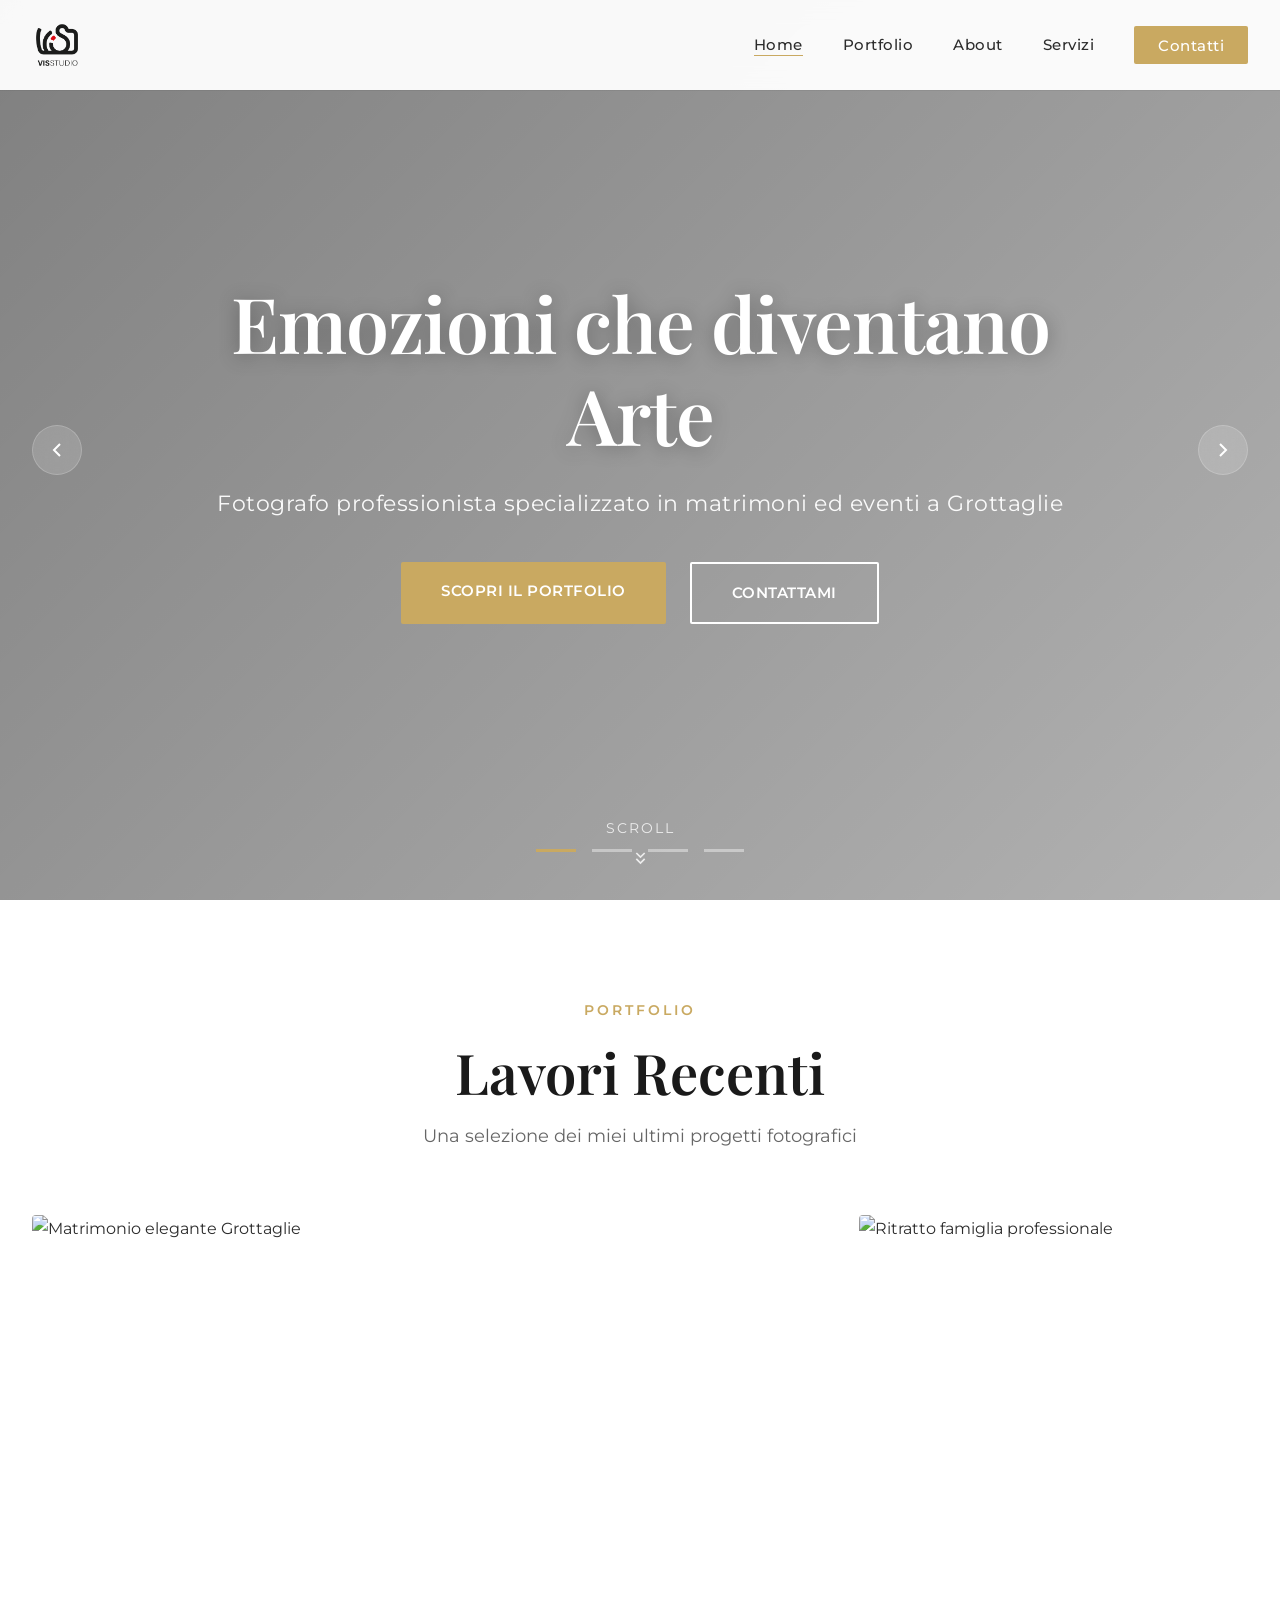
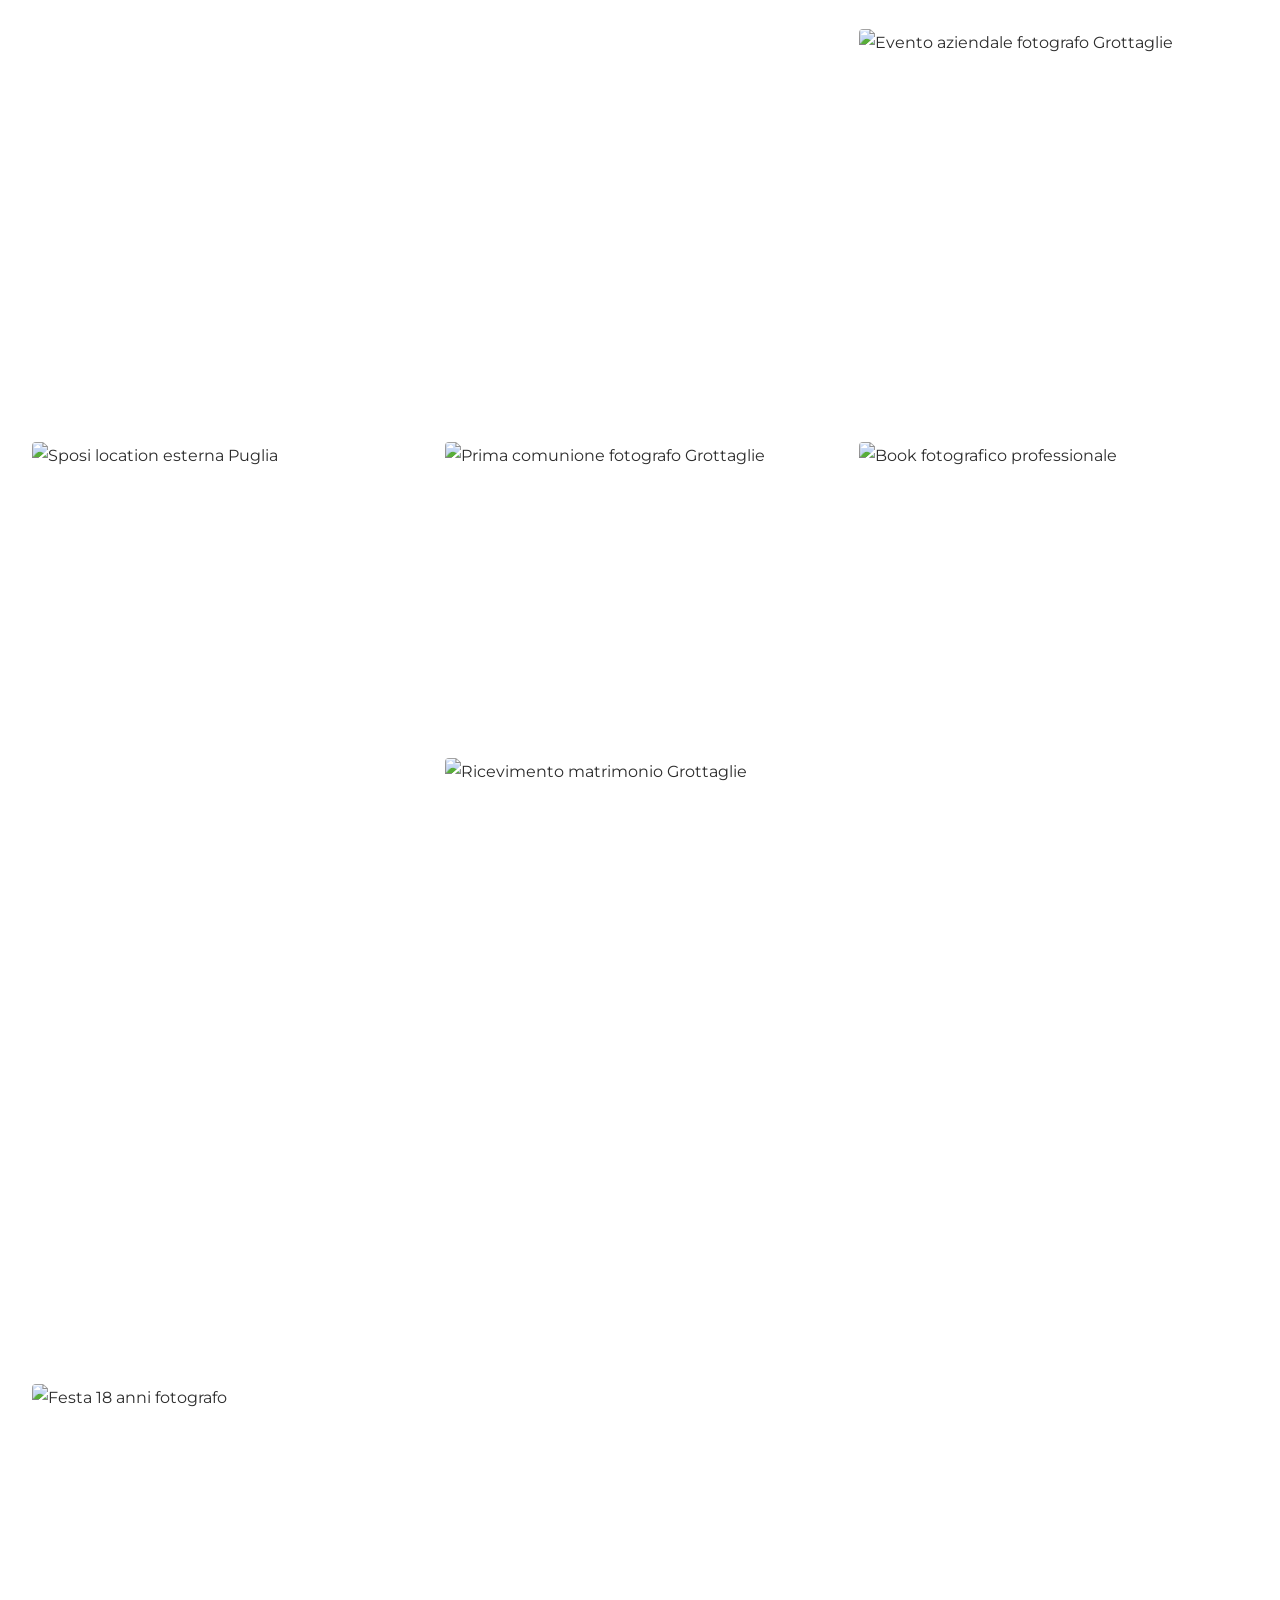
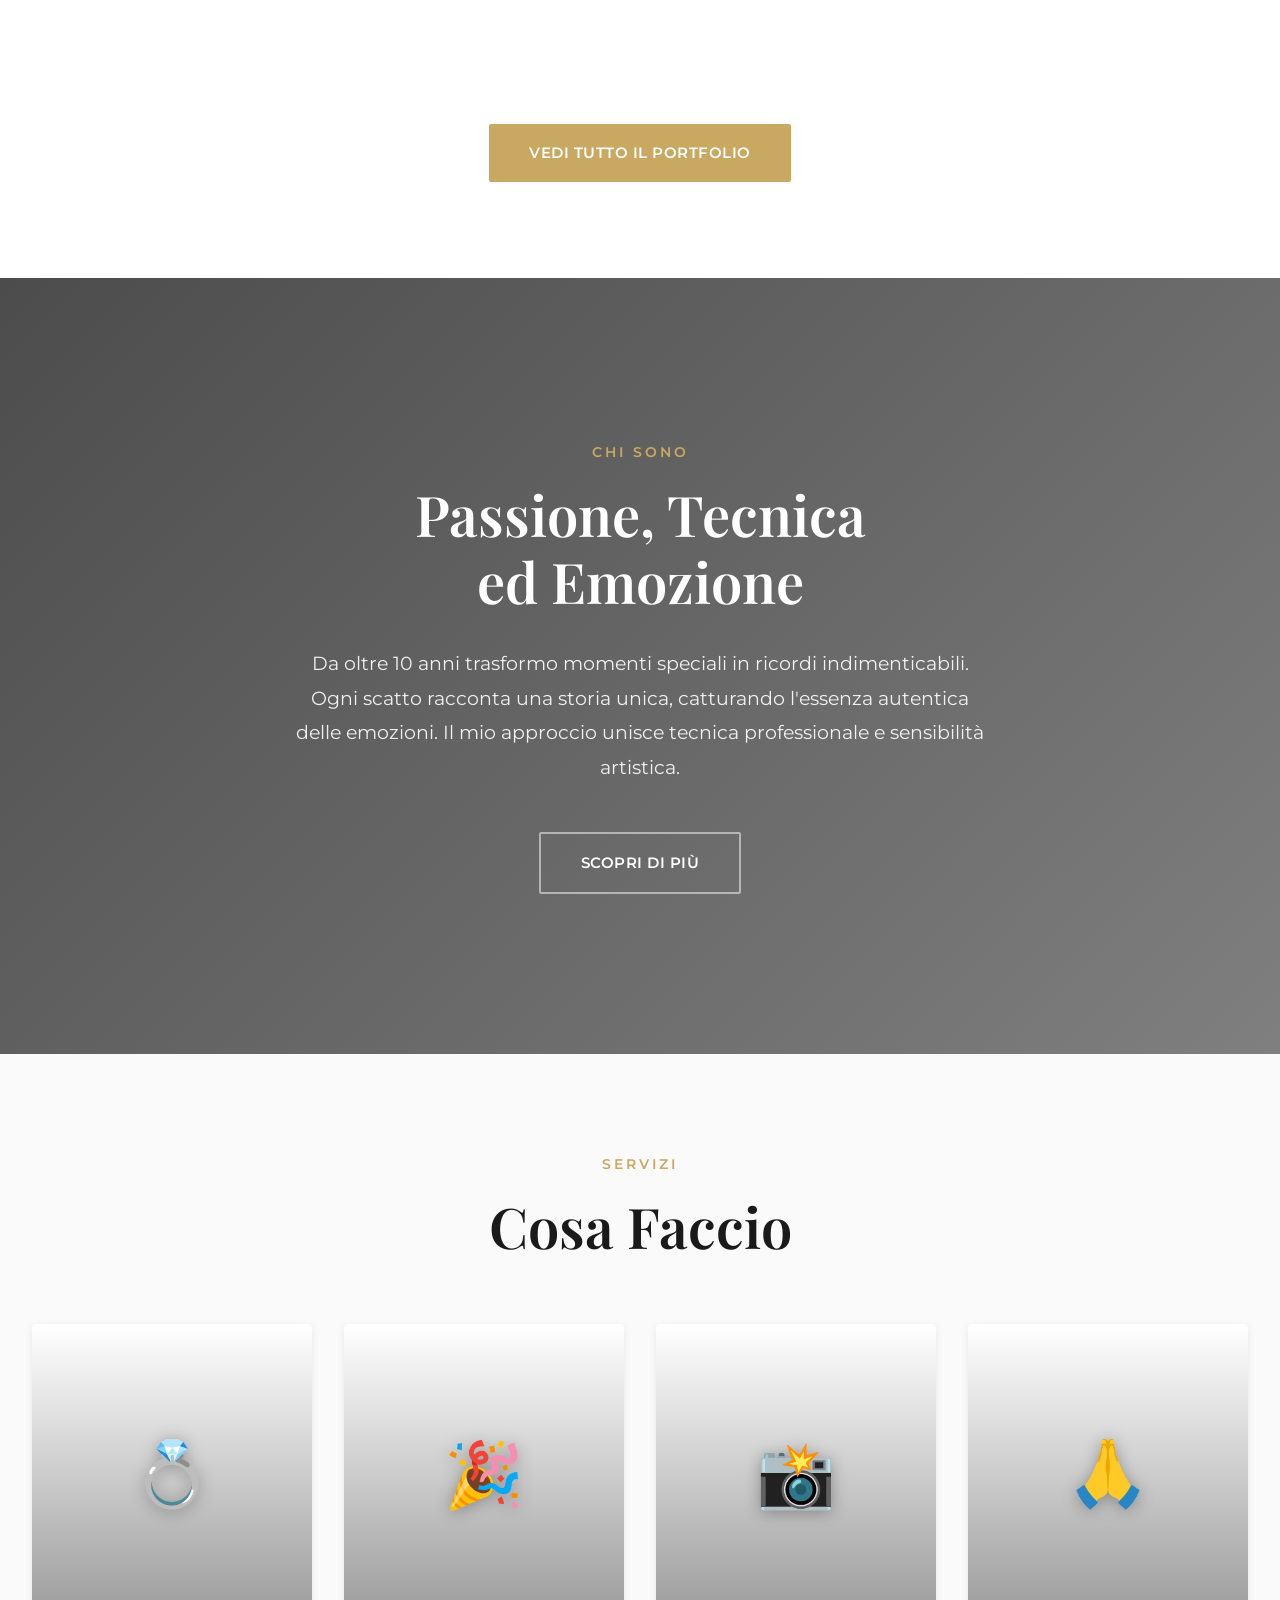
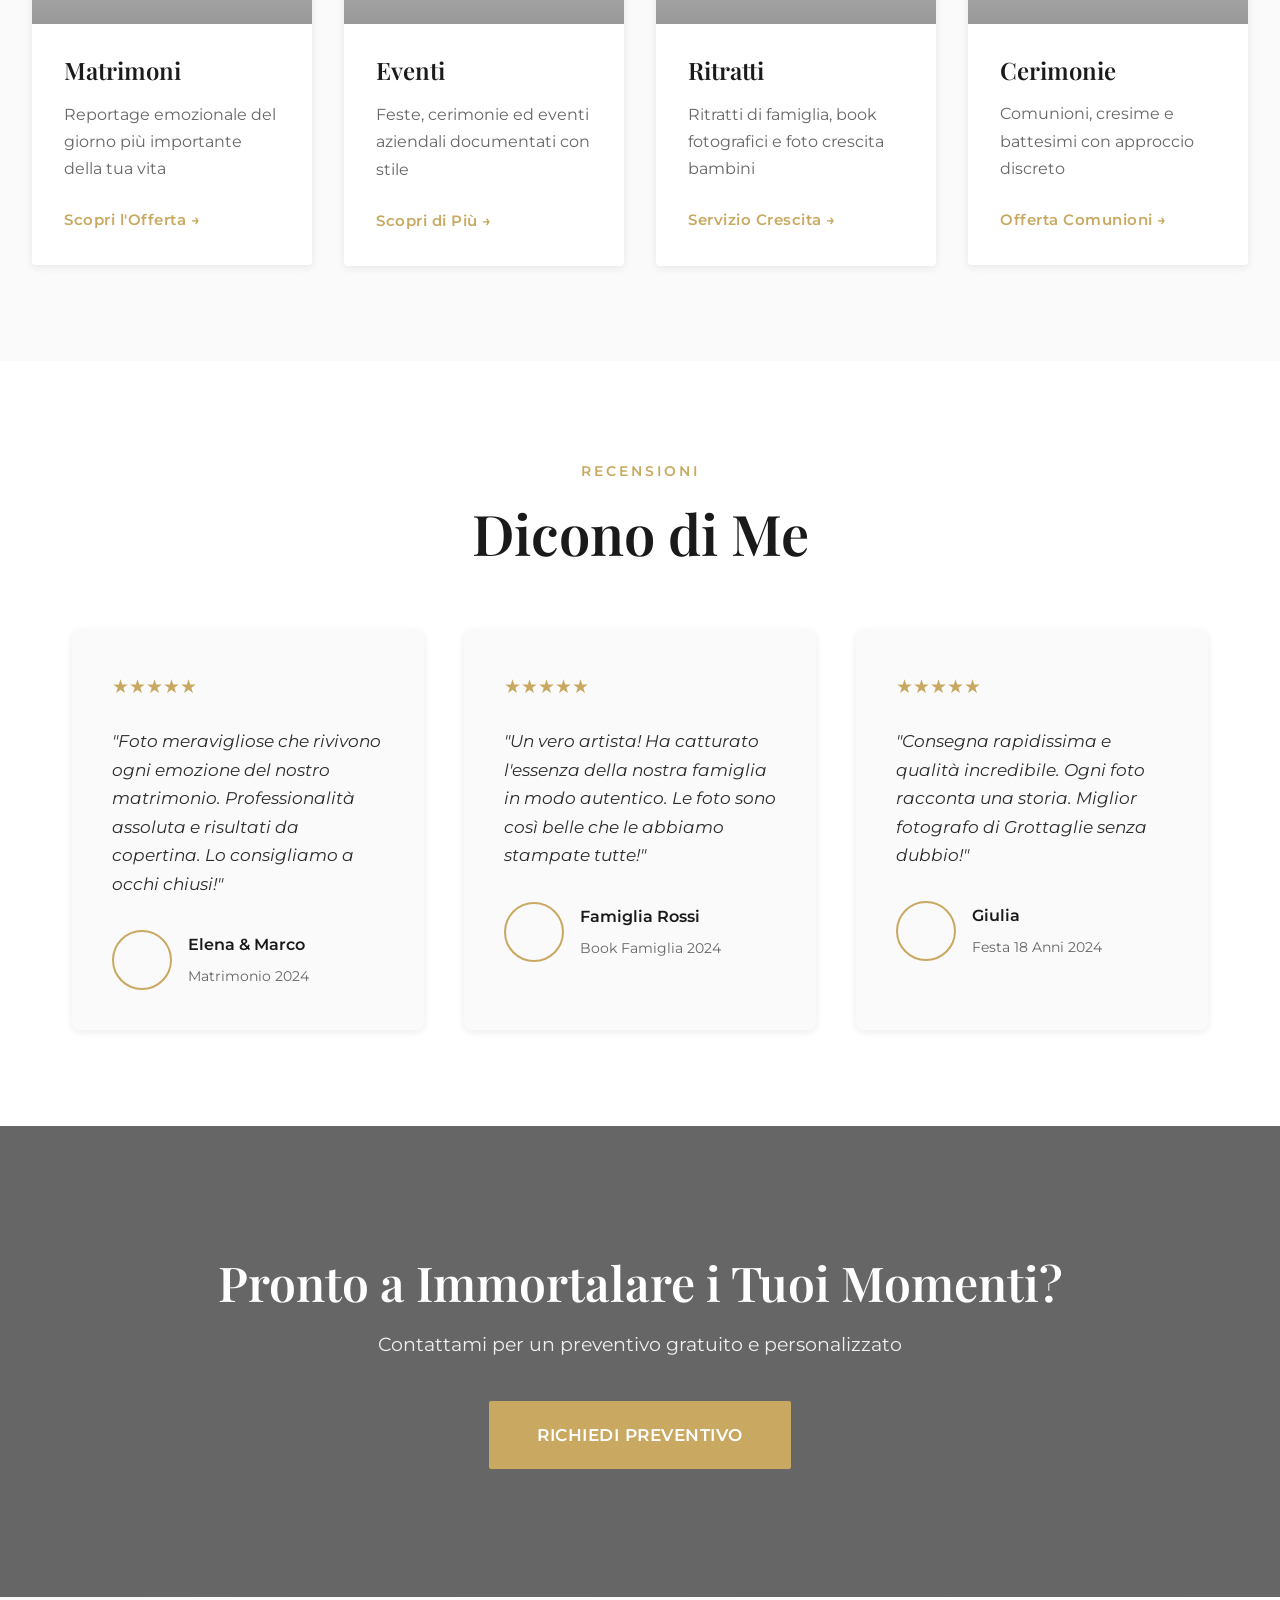
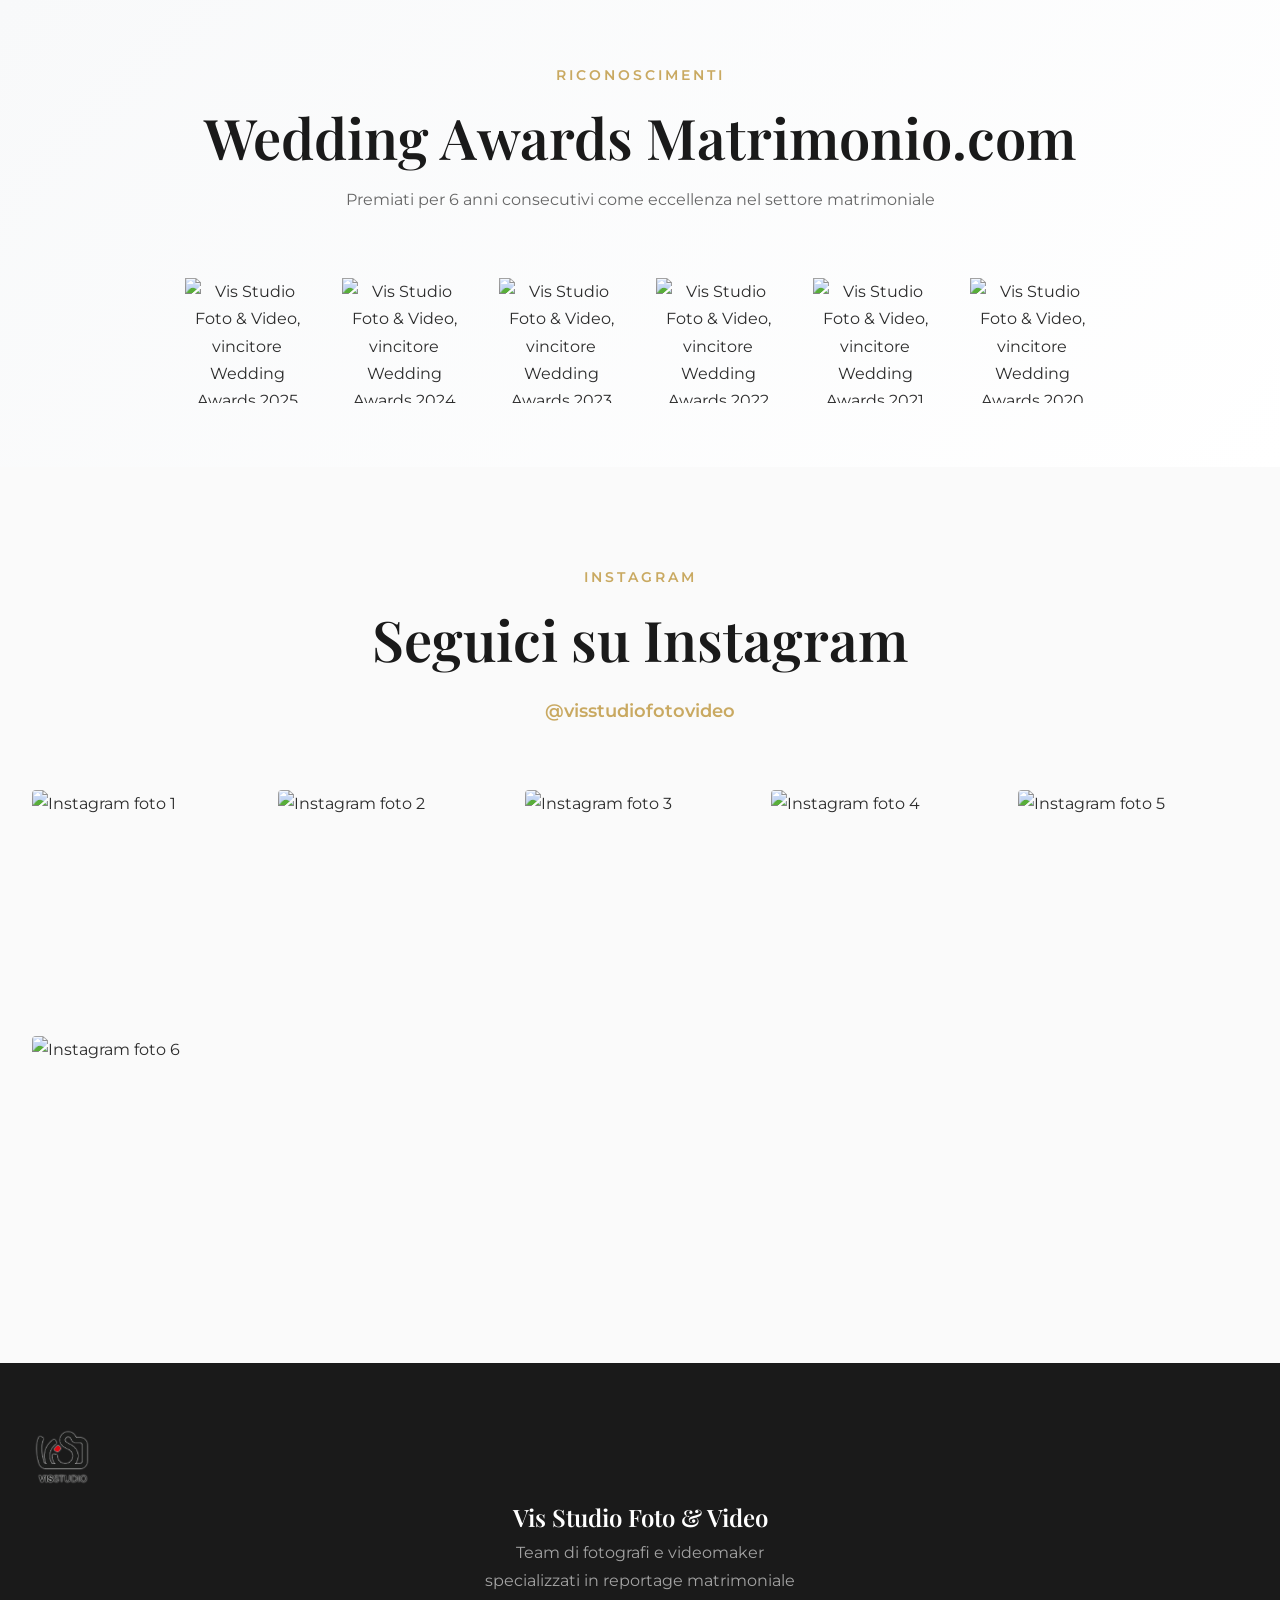
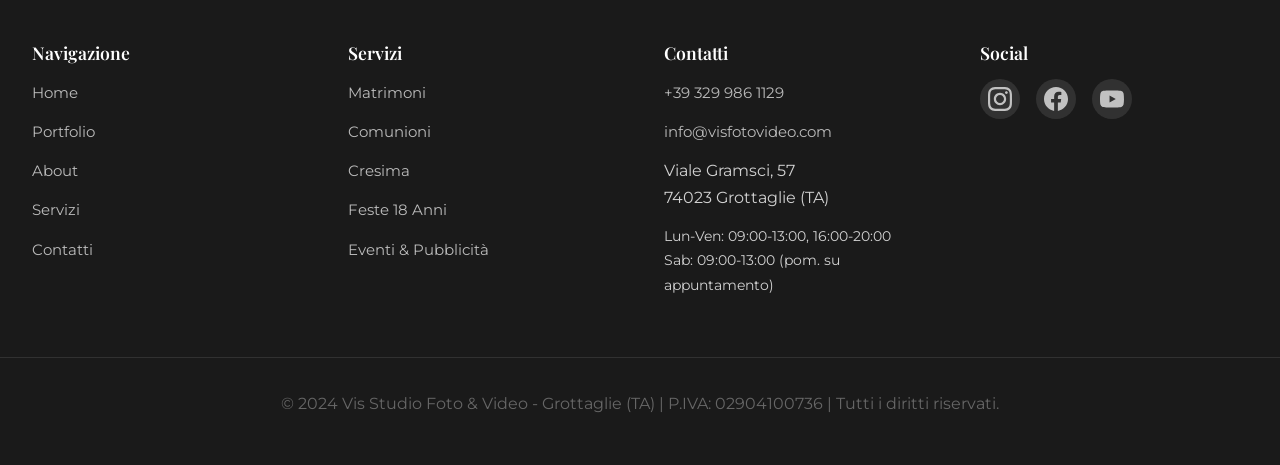
==== commit 23ad58a6: "Integrazione completa info Vis Studio Foto & Video - Aggiunto logo aziendale (images/logo.png) in na" ====
--- a/index.html
+++ b/index.html
@@ -18,12 +18,12 @@
     {
       "@context": "https://schema.org",
       "@type": ["LocalBusiness", "ProfessionalService", "Photographer"],
-      "name": "Studio Fotografico Grottaglie",
-      "image": "https://www.tuodominio.it/images/logo.jpg",
-      "description": "Fotografo professionista specializzato in matrimoni, eventi e ritratti a Grottaglie.",
+      "name": "Vis Studio Foto & Video",
+      "image": "https://www.visfotovideo.com/images/logo.png",
+      "description": "Team di fotografi e videomaker specializzati in reportage matrimoniale, eventi e servizi pubblicitari a Grottaglie.",
       "address": {
         "@type": "PostalAddress",
-        "streetAddress": "Via Roma 123",
+        "streetAddress": "Viale Gramsci, 57",
         "addressLocality": "Grottaglie",
         "addressRegion": "TA",
         "postalCode": "74023",
@@ -34,9 +34,31 @@
         "latitude": 40.5378,
         "longitude": 17.4317
       },
-      "telephone": "+39-099-1234567",
-      "email": "info@studiofotografico.it",
-      "url": "https://www.tuodominio.it"
+      "telephone": "+39-329-9861129",
+      "email": "info@visfotovideo.com",
+      "url": "https://www.visfotovideo.com",
+      "openingHoursSpecification": [
+        {
+          "@type": "OpeningHoursSpecification",
+          "dayOfWeek": ["Monday", "Tuesday", "Wednesday", "Thursday", "Friday"],
+          "opens": "09:00",
+          "closes": "13:00"
+        },
+        {
+          "@type": "OpeningHoursSpecification",
+          "dayOfWeek": ["Monday", "Tuesday", "Wednesday", "Thursday", "Friday"],
+          "opens": "16:00",
+          "closes": "20:00"
+        },
+        {
+          "@type": "OpeningHoursSpecification",
+          "dayOfWeek": "Saturday",
+          "opens": "09:00",
+          "closes": "13:00"
+        }
+      ],
+      "priceRange": "€€",
+      "vatID": "IT02904100736"
     }
     </script>
 
@@ -55,7 +77,9 @@
     <!-- Navigation -->
     <nav class="navbar-modern" id="navbar">
         <div class="nav-container">
-            <a href="index.html" class="logo-modern">Studio<span>Fotografico</span></a>
+            <a href="index.html" class="logo-modern">
+                <img src="images/logo.png" alt="Vis Studio Foto & Video" style="height: 50px; width: auto;">
+            </a>
             <button class="menu-toggle" id="menuToggle" aria-label="Menu">
                 <span></span>
                 <span></span>
@@ -357,12 +381,68 @@
         </div>
     </section>
 
+    <!-- Wedding Awards Section -->
+    <section style="padding: 4rem 2rem; background: linear-gradient(135deg, #f8f9fa, #ffffff); text-align: center;">
+        <div class="section-intro" data-aos="fade-up">
+            <span class="section-label">Riconoscimenti</span>
+            <h2 class="section-title-modern">Wedding Awards Matrimonio.com</h2>
+            <p style="max-width: 600px; margin: 0 auto 3rem; color: #666;">Premiati per 6 anni consecutivi come eccellenza nel settore matrimoniale</p>
+        </div>
+        <div style="display: flex; flex-wrap: wrap; justify-content: center; align-items: center; gap: 2rem; max-width: 1000px; margin: 0 auto;">
+            <!-- Badge 2025 -->
+            <div id="wp-ratedWA-2025" data-aos="fade-up" data-aos-delay="0">
+                <a target="_blank" href="https://www.matrimonio.com/fotografo-matrimonio/vis-studio-foto-&-video--e120868" rel="nofollow" title="Vis Studio Foto & Video, vincitore Wedding Awards 2025 Matrimonio.com">
+                    <img width="125" height="125" alt="Vis Studio Foto & Video, vincitore Wedding Awards 2025 Matrimonio.com" src="https://cdn1.matrimonio.com/img/badges/2025/badge-weddingawards_it_IT.jpg">
+                </a>
+            </div>
+            <!-- Badge 2024 -->
+            <div id="wp-ratedWA-2024" data-aos="fade-up" data-aos-delay="50">
+                <a target="_blank" href="https://www.matrimonio.com/fotografo-matrimonio/vis-studio-foto-&-video--e120868" rel="nofollow" title="Vis Studio Foto & Video, vincitore Wedding Awards 2024 Matrimonio.com">
+                    <img width="125" height="125" alt="Vis Studio Foto & Video, vincitore Wedding Awards 2024 Matrimonio.com" src="https://cdn1.matrimonio.com/img/badges/2024/badge-weddingawards_it_IT.jpg">
+                </a>
+            </div>
+            <!-- Badge 2023 -->
+            <div id="wp-ratedWA-2023" data-aos="fade-up" data-aos-delay="100">
+                <a target="_blank" href="https://www.matrimonio.com/fotografo-matrimonio/vis-studio-foto-&-video--e120868" rel="nofollow" title="Vis Studio Foto & Video, vincitore Wedding Awards 2023 Matrimonio.com">
+                    <img width="125" height="125" alt="Vis Studio Foto & Video, vincitore Wedding Awards 2023 Matrimonio.com" src="https://cdn1.matrimonio.com/img/badges/2023/badge-weddingawards_it_IT.jpg">
+                </a>
+            </div>
+            <!-- Badge 2022 -->
+            <div id="wp-ratedWA-2022" data-aos="fade-up" data-aos-delay="150">
+                <a target="_blank" href="https://www.matrimonio.com/fotografo-matrimonio/vis-studio-foto-&-video--e120868" rel="nofollow" title="Vis Studio Foto & Video, vincitore Wedding Awards 2022 Matrimonio.com">
+                    <img width="125" height="125" alt="Vis Studio Foto & Video, vincitore Wedding Awards 2022 Matrimonio.com" src="https://cdn1.matrimonio.com/img/badges/2022/badge-weddingawards_it_IT.jpg">
+                </a>
+            </div>
+            <!-- Badge 2021 -->
+            <div id="wp-ratedWA-2021" data-aos="fade-up" data-aos-delay="200">
+                <a target="_blank" href="https://www.matrimonio.com/fotografo-matrimonio/vis-studio-foto-&-video--e120868" rel="nofollow" title="Vis Studio Foto & Video, vincitore Wedding Awards 2021 Matrimonio.com">
+                    <img width="125" height="125" alt="Vis Studio Foto & Video, vincitore Wedding Awards 2021 Matrimonio.com" src="https://cdn1.matrimonio.com/img/badges/2021/badge-weddingawards_it_IT.jpg">
+                </a>
+            </div>
+            <!-- Badge 2020 -->
+            <div id="wp-ratedWA-2020" data-aos="fade-up" data-aos-delay="250">
+                <a target="_blank" href="https://www.matrimonio.com/fotografo-matrimonio/vis-studio-foto-&-video--e120868" rel="nofollow" title="Vis Studio Foto & Video, vincitore Wedding Awards 2020 Matrimonio.com">
+                    <img width="125" height="125" alt="Vis Studio Foto & Video, vincitore Wedding Awards 2020 Matrimonio.com" src="https://cdn1.matrimonio.com/img/badges/2020/badge-weddingawards_it_IT.jpg">
+                </a>
+            </div>
+        </div>
+    </section>
+    <script type="text/javascript" src="https://cdn1.matrimonio.com/_js/wp-rated.js?v=4"></script>
+    <script>
+        wpShowRatedWAv3('120868','2025');
+        wpShowRatedWAv3('120868','2024');
+        wpShowRatedWAv3('120868','2023');
+        wpShowRatedWAv3('120868','2022');
+        wpShowRatedWAv3('120868','2021');
+        wpShowRatedWAv3('120868','2020');
+    </script>
+
     <!-- Instagram Feed Preview -->
     <section class="instagram-section">
         <div class="section-intro" data-aos="fade-up">
             <span class="section-label">Instagram</span>
-            <h2 class="section-title-modern">Seguimi su Instagram</h2>
-            <a href="https://instagram.com/tuoaccount" target="_blank" class="instagram-handle">@studiofotografico</a>
+            <h2 class="section-title-modern">Seguici su Instagram</h2>
+            <a href="https://www.instagram.com/visstudiofotovideo/" target="_blank" rel="noopener noreferrer" class="instagram-handle">@visstudiofotovideo</a>
         </div>
 
         <div class="instagram-grid">
@@ -421,8 +501,9 @@
     <footer class="footer-modern">
         <div class="footer-content-modern">
             <div class="footer-brand">
-                <h3>Studio Fotografico</h3>
-                <p>Grottaglie, Taranto</p>
+                <img src="images/logo.png" alt="Vis Studio Foto & Video" style="height: 60px; width: auto; margin-bottom: 1rem;">
+                <h3>Vis Studio Foto & Video</h3>
+                <p>Team di fotografi e videomaker<br>specializzati in reportage matrimoniale</p>
             </div>
 
             <div class="footer-links-modern">
@@ -442,32 +523,35 @@
                     <ul>
                         <li><a href="landing/fotografo-matrimonio-grottaglie.html">Matrimoni</a></li>
                         <li><a href="landing/fotografo-comunione-grottaglie.html">Comunioni</a></li>
-                        <li><a href="landing/fotografo-crescita-grottaglie.html">Foto Crescita</a></li>
+                        <li><a href="landing/fotografo-cresima-grottaglie.html">Cresima</a></li>
                         <li><a href="landing/fotografo-18-anni-grottaglie.html">Feste 18 Anni</a></li>
+                        <li><a href="services.html">Eventi & Pubblicità</a></li>
                     </ul>
                 </div>
 
                 <div class="footer-col-modern">
                     <h4>Contatti</h4>
                     <ul>
-                        <li><a href="tel:+390991234567">+39 099 1234567</a></li>
-                        <li><a href="mailto:info@studiofotografico.it">info@studiofotografico.it</a></li>
-                        <li>Via Roma 123<br>74023 Grottaglie (TA)</li>
+                        <li><a href="tel:+393299861129">+39 329 986 1129</a></li>
+                        <li><a href="mailto:info@visfotovideo.com">info@visfotovideo.com</a></li>
+                        <li>Viale Gramsci, 57<br>74023 Grottaglie (TA)</li>
+                        <li style="font-size: 0.9em; margin-top: 0.5rem;">Lun-Ven: 09:00-13:00, 16:00-20:00<br>Sab: 09:00-13:00 (pom. su appuntamento)</li>
                     </ul>
                 </div>
 
                 <div class="footer-col-modern">
                     <h4>Social</h4>
                     <div class="social-links-modern">
-                        <a href="#" aria-label="Instagram"><svg width="24" height="24" viewBox="0 0 24 24" fill="currentColor"><path d="M12 2.163c3.204 0 3.584.012 4.85.07 3.252.148 4.771 1.691 4.919 4.919.058 1.265.069 1.645.069 4.849 0 3.205-.012 3.584-.069 4.849-.149 3.225-1.664 4.771-4.919 4.919-1.266.058-1.644.07-4.85.07-3.204 0-3.584-.012-4.849-.07-3.26-.149-4.771-1.699-4.919-4.92-.058-1.265-.07-1.644-.07-4.849 0-3.204.013-3.583.07-4.849.149-3.227 1.664-4.771 4.919-4.919 1.266-.057 1.645-.069 4.849-.069zm0-2.163c-3.259 0-3.667.014-4.947.072-4.358.2-6.78 2.618-6.98 6.98-.059 1.281-.073 1.689-.073 4.948 0 3.259.014 3.668.072 4.948.2 4.358 2.618 6.78 6.98 6.98 1.281.058 1.689.072 4.948.072 3.259 0 3.668-.014 4.948-.072 4.354-.2 6.782-2.618 6.979-6.98.059-1.28.073-1.689.073-4.948 0-3.259-.014-3.667-.072-4.947-.196-4.354-2.617-6.78-6.979-6.98-1.281-.059-1.69-.073-4.949-.073zm0 5.838c-3.403 0-6.162 2.759-6.162 6.162s2.759 6.163 6.162 6.163 6.162-2.759 6.162-6.163c0-3.403-2.759-6.162-6.162-6.162zm0 10.162c-2.209 0-4-1.79-4-4 0-2.209 1.791-4 4-4s4 1.791 4 4c0 2.21-1.791 4-4 4zm6.406-11.845c-.796 0-1.441.645-1.441 1.44s.645 1.44 1.441 1.44c.795 0 1.439-.645 1.439-1.44s-.644-1.44-1.439-1.44z"/></svg></a>
-                        <a href="#" aria-label="Facebook"><svg width="24" height="24" viewBox="0 0 24 24" fill="currentColor"><path d="M24 12.073c0-6.627-5.373-12-12-12s-12 5.373-12 12c0 5.99 4.388 10.954 10.125 11.854v-8.385H7.078v-3.47h3.047V9.43c0-3.007 1.792-4.669 4.533-4.669 1.312 0 2.686.235 2.686.235v2.953H15.83c-1.491 0-1.956.925-1.956 1.874v2.25h3.328l-.532 3.47h-2.796v8.385C19.612 23.027 24 18.062 24 12.073z"/></svg></a>
+                        <a href="https://www.instagram.com/visstudiofotovideo/" target="_blank" rel="noopener noreferrer" aria-label="Instagram"><svg width="24" height="24" viewBox="0 0 24 24" fill="currentColor"><path d="M12 2.163c3.204 0 3.584.012 4.85.07 3.252.148 4.771 1.691 4.919 4.919.058 1.265.069 1.645.069 4.849 0 3.205-.012 3.584-.069 4.849-.149 3.225-1.664 4.771-4.919 4.919-1.266.058-1.644.07-4.85.07-3.204 0-3.584-.012-4.849-.07-3.26-.149-4.771-1.699-4.919-4.92-.058-1.265-.07-1.644-.07-4.849 0-3.204.013-3.583.07-4.849.149-3.227 1.664-4.771 4.919-4.919 1.266-.057 1.645-.069 4.849-.069zm0-2.163c-3.259 0-3.667.014-4.947.072-4.358.2-6.78 2.618-6.98 6.98-.059 1.281-.073 1.689-.073 4.948 0 3.259.014 3.668.072 4.948.2 4.358 2.618 6.78 6.98 6.98 1.281.058 1.689.072 4.948.072 3.259 0 3.668-.014 4.948-.072 4.354-.2 6.782-2.618 6.979-6.98.059-1.28.073-1.689.073-4.948 0-3.259-.014-3.667-.072-4.947-.196-4.354-2.617-6.78-6.979-6.98-1.281-.059-1.69-.073-4.949-.073zm0 5.838c-3.403 0-6.162 2.759-6.162 6.162s2.759 6.163 6.162 6.163 6.162-2.759 6.162-6.163c0-3.403-2.759-6.162-6.162-6.162zm0 10.162c-2.209 0-4-1.79-4-4 0-2.209 1.791-4 4-4s4 1.791 4 4c0 2.21-1.791 4-4 4zm6.406-11.845c-.796 0-1.441.645-1.441 1.44s.645 1.44 1.441 1.44c.795 0 1.439-.645 1.439-1.44s-.644-1.44-1.439-1.44z"/></svg></a>
+                        <a href="https://www.facebook.com/VisStudioFotoVideo" target="_blank" rel="noopener noreferrer" aria-label="Facebook"><svg width="24" height="24" viewBox="0 0 24 24" fill="currentColor"><path d="M24 12.073c0-6.627-5.373-12-12-12s-12 5.373-12 12c0 5.99 4.388 10.954 10.125 11.854v-8.385H7.078v-3.47h3.047V9.43c0-3.007 1.792-4.669 4.533-4.669 1.312 0 2.686.235 2.686.235v2.953H15.83c-1.491 0-1.956.925-1.956 1.874v2.25h3.328l-.532 3.47h-2.796v8.385C19.612 23.027 24 18.062 24 12.073z"/></svg></a>
+                        <a href="https://www.youtube.com/user/VisStudioFotoVideo" target="_blank" rel="noopener noreferrer" aria-label="YouTube"><svg width="24" height="24" viewBox="0 0 24 24" fill="currentColor"><path d="M23.498 6.186a3.016 3.016 0 0 0-2.122-2.136C19.505 3.545 12 3.545 12 3.545s-7.505 0-9.377.505A3.017 3.017 0 0 0 .502 6.186C0 8.07 0 12 0 12s0 3.93.502 5.814a3.016 3.016 0 0 0 2.122 2.136c1.871.505 9.376.505 9.376.505s7.505 0 9.377-.505a3.015 3.015 0 0 0 2.122-2.136C24 15.93 24 12 24 12s0-3.93-.502-5.814zM9.545 15.568V8.432L15.818 12l-6.273 3.568z"/></svg></a>
                     </div>
                 </div>
             </div>
         </div>
 
         <div class="footer-bottom-modern">
-            <p>&copy; 2024 Studio Fotografico Grottaglie. Tutti i diritti riservati.</p>
+            <p>&copy; 2024 Vis Studio Foto & Video - Grottaglie (TA) | P.IVA: 02904100736 | Tutti i diritti riservati.</p>
         </div>
     </footer>
 
--- a/css/style.css
+++ b/css/style.css
@@ -1,27 +1,32 @@
 /* ==========================================
-   FOTOGRAFO GROTTAGLIE - STYLE.CSS
-   Professional, SEO-optimized, responsive CSS
-   ========================================== */
-
-/* CSS VARIABLES */
+   FOTOGRAFO GROTTAGLIE - MODERN VISUAL-FIRST CSS
+   ========================================== */
+
+/* CSS VARIABLES - Modern Color Palette */
 :root {
-    --primary-color: #2c3e50;
-    --secondary-color: #c9a961;
-    --accent-color: #8b7355;
-    --text-dark: #333333;
+    --primary-dark: #1a1a1a;
+    --primary-light: #ffffff;
+    --accent-gold: #c9a961;
+    --accent-dark: #8b7355;
+    --text-dark: #2c2c2c;
     --text-light: #666666;
-    --bg-light: #f8f9fa;
-    --bg-white: #ffffff;
-    --border-color: #e0e0e0;
-    --shadow: 0 2px 10px rgba(0, 0, 0, 0.1);
-    --shadow-hover: 0 4px 20px rgba(0, 0, 0, 0.15);
-    --transition: all 0.3s ease;
-    --font-primary: 'Segoe UI', Tahoma, Geneva, Verdana, sans-serif;
-    --font-heading: Georgia, 'Times New Roman', serif;
+    --text-muted: #999999;
+    --bg-light: #fafafa;
+    --bg-dark: #0a0a0a;
+    --overlay-dark: rgba(0, 0, 0, 0.6);
+    --overlay-light: rgba(0, 0, 0, 0.3);
+    --shadow-sm: 0 2px 8px rgba(0, 0, 0, 0.08);
+    --shadow-md: 0 4px 16px rgba(0, 0, 0, 0.12);
+    --shadow-lg: 0 8px 32px rgba(0, 0, 0, 0.16);
+    --transition-fast: 0.2s ease;
+    --transition-base: 0.3s ease;
+    --transition-slow: 0.6s ease;
+    --font-serif: 'Playfair Display', Georgia, serif;
+    --font-sans: 'Montserrat', -apple-system, BlinkMacSystemFont, 'Segoe UI', sans-serif;
 }
 
 /* RESET & BASE */
-* {
+*, *::before, *::after {
     margin: 0;
     padding: 0;
     box-sizing: border-box;
@@ -30,13 +35,15 @@
 html {
     scroll-behavior: smooth;
     font-size: 16px;
+    -webkit-font-smoothing: antialiased;
+    -moz-osx-font-smoothing: grayscale;
 }
 
 body {
-    font-family: var(--font-primary);
+    font-family: var(--font-sans);
     color: var(--text-dark);
-    line-height: 1.6;
-    background-color: var(--bg-white);
+    line-height: 1.7;
+    background-color: var(--primary-light);
     overflow-x: hidden;
 }
 
@@ -47,1169 +54,945 @@
 }
 
 a {
-    color: var(--primary-color);
+    color: inherit;
     text-decoration: none;
-    transition: var(--transition);
-}
-
-a:hover {
-    color: var(--secondary-color);
+    transition: var(--transition-base);
+}
+
+::selection {
+    background-color: var(--accent-gold);
+    color: var(--primary-light);
 }
 
 /* TYPOGRAPHY */
 h1, h2, h3, h4, h5, h6 {
-    font-family: var(--font-heading);
+    font-family: var(--font-serif);
     line-height: 1.2;
-    margin-bottom: 1rem;
-    color: var(--primary-color);
-}
-
-h1 {
-    font-size: 2.5rem;
-    font-weight: 700;
-}
-
-h2 {
-    font-size: 2rem;
-    font-weight: 600;
-}
-
-h3 {
-    font-size: 1.5rem;
-    font-weight: 600;
-}
+    font-weight: 600;
+    color: var(--primary-dark);
+}
+
+h1 { font-size: clamp(2.5rem, 5vw, 4rem); }
+h2 { font-size: clamp(2rem, 4vw, 3rem); }
+h3 { font-size: clamp(1.5rem, 3vw, 2rem); }
+h4 { font-size: clamp(1.25rem, 2.5vw, 1.75rem); }
 
 p {
     margin-bottom: 1rem;
     color: var(--text-light);
-}
-
-/* CONTAINER */
-.container {
-    max-width: 1200px;
+    font-size: 1rem;
+    font-weight: 400;
+}
+
+/* UTILITIES */
+.text-center { text-align: center; }
+.container-narrow { max-width: 900px; margin: 0 auto; padding: 0 20px; }
+
+/* ==========================================
+   MODERN NAVIGATION
+   ========================================== */
+.navbar-modern {
+    position: fixed;
+    top: 0;
+    left: 0;
+    right: 0;
+    z-index: 1000;
+    background: rgba(255, 255, 255, 0.95);
+    backdrop-filter: blur(10px);
+    -webkit-backdrop-filter: blur(10px);
+    box-shadow: 0 1px 0 rgba(0, 0, 0, 0.05);
+    transition: var(--transition-base);
+}
+
+.navbar-modern.scrolled {
+    box-shadow: var(--shadow-md);
+}
+
+.nav-container {
+    max-width: 1400px;
     margin: 0 auto;
-    padding: 0 20px;
-}
-
-/* SECTIONS */
-.section {
-    padding: 80px 0;
-}
-
-.section-sm {
-    padding: 40px 0;
-}
-
-.section-alt {
-    background-color: var(--bg-light);
-}
-
-.section-header {
-    text-align: center;
-    margin-bottom: 50px;
-}
-
-.section-header h2 {
-    margin-bottom: 10px;
-}
-
-.section-header p {
-    font-size: 1.1rem;
-    color: var(--text-light);
-}
-
-/* BUTTONS */
-.btn {
-    display: inline-block;
-    padding: 12px 30px;
-    border-radius: 4px;
-    font-weight: 600;
-    text-align: center;
-    cursor: pointer;
-    transition: var(--transition);
-    border: 2px solid transparent;
-    font-size: 1rem;
-}
-
-.btn-primary {
-    background-color: var(--secondary-color);
-    color: var(--bg-white);
-    border-color: var(--secondary-color);
-}
-
-.btn-primary:hover {
-    background-color: var(--accent-color);
-    border-color: var(--accent-color);
-    color: var(--bg-white);
-    transform: translateY(-2px);
-    box-shadow: var(--shadow-hover);
-}
-
-.btn-secondary {
-    background-color: transparent;
-    color: var(--bg-white);
-    border-color: var(--bg-white);
-}
-
-.btn-secondary:hover {
-    background-color: var(--bg-white);
-    color: var(--primary-color);
-}
-
-.btn-outline {
-    background-color: transparent;
-    color: var(--primary-color);
-    border-color: var(--primary-color);
-}
-
-.btn-outline:hover {
-    background-color: var(--primary-color);
-    color: var(--bg-white);
-}
-
-.btn-large {
-    padding: 16px 40px;
-    font-size: 1.1rem;
-}
-
-.btn-small {
-    padding: 8px 20px;
-    font-size: 0.9rem;
-}
-
-/* NAVIGATION */
-.navbar {
-    background-color: var(--bg-white);
-    box-shadow: var(--shadow);
-    position: sticky;
-    top: 0;
-    z-index: 1000;
-    transition: var(--transition);
-}
-
-.navbar .container {
+    padding: 1.25rem 2rem;
     display: flex;
     justify-content: space-between;
     align-items: center;
-    padding: 15px 20px;
-}
-
-.logo {
+}
+
+.logo-modern {
+    font-family: var(--font-serif);
     font-size: 1.5rem;
-    font-weight: 700;
-    font-family: var(--font-heading);
-    color: var(--primary-color);
-}
-
-.nav-menu {
+    font-weight: 600;
+    color: var(--primary-dark);
+    letter-spacing: 0.5px;
+}
+
+.logo-modern span {
+    font-weight: 400;
+    color: var(--accent-gold);
+}
+
+.nav-links {
     display: flex;
     list-style: none;
-    gap: 30px;
+    gap: 2.5rem;
     align-items: center;
 }
 
-.nav-menu a {
+.nav-links a {
+    font-size: 0.95rem;
     font-weight: 500;
+    letter-spacing: 0.5px;
     color: var(--text-dark);
-    padding: 8px 0;
     position: relative;
-}
-
-.nav-menu a::after {
+    padding-bottom: 2px;
+}
+
+.nav-links a::after {
     content: '';
     position: absolute;
     bottom: 0;
     left: 0;
     width: 0;
-    height: 2px;
-    background-color: var(--secondary-color);
-    transition: var(--transition);
-}
-
-.nav-menu a:hover::after,
-.nav-menu a.active::after {
-    width: 100%;
-}
-
-.cta-link {
-    background-color: var(--secondary-color);
-    color: var(--bg-white) !important;
-    padding: 8px 20px !important;
-    border-radius: 4px;
-}
-
-.cta-link:hover {
-    background-color: var(--accent-color);
-}
-
-.cta-link::after {
-    display: none;
-}
-
-.nav-toggle {
+    height: 1px;
+    background: var(--accent-gold);
+    transition: var(--transition-base);
+}
+
+.nav-links a:hover::after,
+.nav-links a.active::after {
+    width: 100%;
+}
+
+.nav-cta {
+    background: var(--accent-gold);
+    color: var(--primary-light) !important;
+    padding: 0.6rem 1.5rem !important;
+    border-radius: 2px;
+    font-weight: 600;
+}
+
+.nav-cta::after {
+    display: none !important;
+}
+
+.nav-cta:hover {
+    background: var(--accent-dark);
+    transform: translateY(-1px);
+}
+
+.menu-toggle {
     display: none;
     flex-direction: column;
+    gap: 5px;
     background: none;
     border: none;
     cursor: pointer;
-    gap: 5px;
-}
-
-.nav-toggle span {
+    padding: 0.5rem;
+}
+
+.menu-toggle span {
     width: 25px;
-    height: 3px;
-    background-color: var(--primary-color);
-    transition: var(--transition);
-}
-
-/* BREADCRUMB */
-.breadcrumb {
-    background-color: var(--bg-light);
-    padding: 15px 0;
-}
-
-.breadcrumb ol {
-    display: flex;
-    list-style: none;
-    gap: 10px;
-    align-items: center;
-}
-
-.breadcrumb ol li:not(:last-child)::after {
-    content: '/';
-    margin-left: 10px;
-    color: var(--text-light);
-}
-
-.breadcrumb a {
-    color: var(--text-light);
-}
-
-.breadcrumb a:hover {
-    color: var(--secondary-color);
-}
-
-/* HERO SECTION */
-.hero {
+    height: 2px;
+    background: var(--primary-dark);
+    transition: var(--transition-base);
+}
+
+/* ==========================================
+   HERO FULLSCREEN SLIDER
+   ========================================== */
+.hero-fullscreen {
     position: relative;
-    height: 90vh;
-    min-height: 600px;
+    height: 100vh;
+    min-height: 700px;
+    overflow: hidden;
+}
+
+.hero-slider {
+    position: absolute;
+    top: 0;
+    left: 0;
+    width: 100%;
+    height: 100%;
+}
+
+.hero-slide {
+    position: absolute;
+    top: 0;
+    left: 0;
+    width: 100%;
+    height: 100%;
+    background-size: cover;
+    background-position: center;
+    opacity: 0;
+    transition: opacity 1.5s ease;
+}
+
+.hero-slide.active {
+    opacity: 1;
+}
+
+.hero-overlay {
+    position: absolute;
+    top: 0;
+    left: 0;
+    width: 100%;
+    height: 100%;
+    background: linear-gradient(135deg, rgba(0,0,0,0.5) 0%, rgba(0,0,0,0.3) 100%);
+}
+
+.hero-content-center {
+    position: absolute;
+    top: 50%;
+    left: 50%;
+    transform: translate(-50%, -50%);
+    text-align: center;
+    color: var(--primary-light);
+    z-index: 10;
+    width: 90%;
+    max-width: 900px;
+}
+
+.hero-title-modern {
+    font-size: clamp(2.5rem, 6vw, 5rem);
+    font-weight: 600;
+    color: var(--primary-light);
+    margin-bottom: 1.5rem;
+    letter-spacing: -1px;
+    text-shadow: 0 2px 20px rgba(0,0,0,0.3);
+}
+
+.hero-subtitle-modern {
+    font-size: clamp(1.1rem, 2vw, 1.4rem);
+    color: rgba(255, 255, 255, 0.95);
+    margin-bottom: 2.5rem;
+    font-weight: 400;
+    letter-spacing: 0.5px;
+}
+
+.hero-buttons {
+    display: flex;
+    gap: 1.5rem;
+    justify-content: center;
+    flex-wrap: wrap;
+}
+
+/* Slider Controls */
+.slider-control {
+    position: absolute;
+    top: 50%;
+    transform: translateY(-50%);
+    background: rgba(255, 255, 255, 0.15);
+    backdrop-filter: blur(10px);
+    border: 1px solid rgba(255, 255, 255, 0.2);
+    color: white;
+    width: 50px;
+    height: 50px;
+    border-radius: 50%;
+    cursor: pointer;
+    z-index: 20;
+    transition: var(--transition-base);
     display: flex;
     align-items: center;
     justify-content: center;
-    background-image: url('../images/hero-bg.jpg');
+}
+
+.slider-control:hover {
+    background: rgba(255, 255, 255, 0.3);
+    transform: translateY(-50%) scale(1.1);
+}
+
+.slider-control.prev { left: 2rem; }
+.slider-control.next { right: 2rem; }
+
+.slider-indicators {
+    position: absolute;
+    bottom: 3rem;
+    left: 50%;
+    transform: translateX(-50%);
+    display: flex;
+    gap: 1rem;
+    z-index: 20;
+}
+
+.indicator {
+    width: 40px;
+    height: 3px;
+    background: rgba(255, 255, 255, 0.4);
+    cursor: pointer;
+    transition: var(--transition-base);
+}
+
+.indicator.active {
+    background: var(--accent-gold);
+}
+
+.scroll-down {
+    position: absolute;
+    bottom: 2rem;
+    left: 50%;
+    transform: translateX(-50%);
+    display: flex;
+    flex-direction: column;
+    align-items: center;
+    gap: 0.5rem;
+    color: rgba(255, 255, 255, 0.8);
+    font-size: 0.85rem;
+    letter-spacing: 2px;
+    text-transform: uppercase;
+    animation: bounce 2s infinite;
+}
+
+@keyframes bounce {
+    0%, 20%, 50%, 80%, 100% { transform: translateX(-50%) translateY(0); }
+    40% { transform: translateX(-50%) translateY(-10px); }
+    60% { transform: translateX(-50%) translateY(-5px); }
+}
+
+/* ==========================================
+   MODERN BUTTONS
+   ========================================== */
+.btn-modern {
+    display: inline-block;
+    padding: 1rem 2.5rem;
+    font-family: var(--font-sans);
+    font-size: 0.95rem;
+    font-weight: 600;
+    letter-spacing: 0.5px;
+    text-transform: uppercase;
+    border: none;
+    cursor: pointer;
+    transition: var(--transition-base);
+    border-radius: 2px;
+}
+
+.btn-primary-modern {
+    background: var(--accent-gold);
+    color: var(--primary-light);
+}
+
+.btn-primary-modern:hover {
+    background: var(--accent-dark);
+    transform: translateY(-2px);
+    box-shadow: 0 4px 12px rgba(201, 169, 97, 0.3);
+}
+
+.btn-outline-modern {
+    background: transparent;
+    color: var(--primary-light);
+    border: 2px solid var(--primary-light);
+}
+
+.btn-outline-modern:hover {
+    background: var(--primary-light);
+    color: var(--primary-dark);
+}
+
+.btn-outline-light {
+    background: transparent;
+    color: var(--primary-light);
+    border: 2px solid rgba(255, 255, 255, 0.5);
+}
+
+.btn-outline-light:hover {
+    background: var(--primary-light);
+    color: var(--primary-dark);
+    border-color: var(--primary-light);
+}
+
+.btn-large {
+    padding: 1.25rem 3rem;
+    font-size: 1.05rem;
+}
+
+/* ==========================================
+   SECTIONS
+   ========================================== */
+.section-intro {
+    text-align: center;
+    margin-bottom: 4rem;
+}
+
+.section-label {
+    display: inline-block;
+    font-size: 0.85rem;
+    letter-spacing: 3px;
+    text-transform: uppercase;
+    color: var(--accent-gold);
+    font-weight: 600;
+    margin-bottom: 1rem;
+}
+
+.section-title-modern {
+    font-size: clamp(2.5rem, 5vw, 3.5rem);
+    margin-bottom: 1rem;
+    color: var(--primary-dark);
+}
+
+.section-title-modern.light {
+    color: var(--primary-light);
+}
+
+.section-description {
+    font-size: 1.1rem;
+    color: var(--text-light);
+    max-width: 600px;
+    margin: 0 auto;
+}
+
+/* ==========================================
+   MASONRY GRID PORTFOLIO
+   ========================================== */
+.portfolio-preview-section {
+    padding: 6rem 0;
+    background: var(--primary-light);
+}
+
+.masonry-grid {
+    display: grid;
+    grid-template-columns: repeat(auto-fit, minmax(300px, 1fr));
+    gap: 1.5rem;
+    max-width: 1400px;
+    margin: 0 auto 3rem;
+    padding: 0 2rem;
+}
+
+.masonry-item {
+    position: relative;
+    overflow: hidden;
+    border-radius: 4px;
+    cursor: pointer;
+    aspect-ratio: 4 / 3;
+}
+
+/* Grid variations for visual interest */
+.masonry-item.large {
+    grid-column: span 2;
+    grid-row: span 2;
+}
+
+.masonry-item.wide {
+    grid-column: span 2;
+}
+
+.masonry-item.tall {
+    grid-row: span 2;
+}
+
+.masonry-item.medium {
+    aspect-ratio: 1 / 1;
+}
+
+.masonry-item img {
+    width: 100%;
+    height: 100%;
+    object-fit: cover;
+    transition: transform 0.8s cubic-bezier(0.25, 0.46, 0.45, 0.94);
+}
+
+.masonry-item:hover img {
+    transform: scale(1.08);
+}
+
+.masonry-overlay {
+    position: absolute;
+    top: 0;
+    left: 0;
+    width: 100%;
+    height: 100%;
+    background: linear-gradient(to top, rgba(0,0,0,0.8) 0%, transparent 50%);
+    opacity: 0;
+    transition: opacity 0.5s ease;
+    display: flex;
+    align-items: flex-end;
+    padding: 2rem;
+}
+
+.masonry-item:hover .masonry-overlay {
+    opacity: 1;
+}
+
+.masonry-content {
+    color: var(--primary-light);
+}
+
+.masonry-category {
+    display: inline-block;
+    font-size: 0.75rem;
+    letter-spacing: 2px;
+    text-transform: uppercase;
+    color: var(--accent-gold);
+    margin-bottom: 0.5rem;
+    font-weight: 600;
+}
+
+.masonry-title {
+    font-size: 1.5rem;
+    color: var(--primary-light);
+    margin-bottom: 0.25rem;
+}
+
+.masonry-location {
+    font-size: 0.9rem;
+    color: rgba(255, 255, 255, 0.7);
+}
+
+/* ==========================================
+   PARALLAX SECTION
+   ========================================== */
+.about-parallax {
+    position: relative;
     background-size: cover;
     background-position: center;
     background-attachment: fixed;
-    color: var(--bg-white);
-    text-align: center;
-}
-
-.hero-overlay {
+    padding: 10rem 0;
+    color: var(--primary-light);
+}
+
+.parallax-overlay {
     position: absolute;
     top: 0;
     left: 0;
     width: 100%;
     height: 100%;
-    background: linear-gradient(135deg, rgba(44, 62, 80, 0.8), rgba(139, 115, 85, 0.6));
-}
-
-.hero-content {
+    background: linear-gradient(135deg, rgba(0,0,0,0.7) 0%, rgba(0,0,0,0.5) 100%);
+}
+
+.parallax-content {
     position: relative;
     z-index: 2;
-    max-width: 800px;
-    padding: 0 20px;
-    animation: fadeInUp 1s ease;
-}
-
-.hero-title {
-    font-size: 3rem;
-    color: var(--bg-white);
-    margin-bottom: 20px;
-    text-shadow: 2px 2px 4px rgba(0, 0, 0, 0.3);
-}
-
-.hero-subtitle {
-    font-size: 1.3rem;
-    margin-bottom: 30px;
-    color: var(--bg-white);
-}
-
-.hero-content .btn {
-    margin: 10px;
-}
-
-.scroll-indicator {
-    position: absolute;
-    bottom: 30px;
-    left: 50%;
-    transform: translateX(-50%);
-    animation: bounce 2s infinite;
-    color: var(--bg-white);
-}
-
-/* PAGE HEADER */
-.page-header {
-    background: linear-gradient(135deg, var(--primary-color), var(--accent-color));
-    color: var(--bg-white);
-    padding: 60px 0;
     text-align: center;
 }
 
-.page-header h1 {
-    color: var(--bg-white);
-    font-size: 2.5rem;
-    margin-bottom: 10px;
-}
-
-.page-header p {
+.parallax-text {
+    font-size: 1.2rem;
+    line-height: 1.8;
+    color: rgba(255, 255, 255, 0.9);
+    margin: 2rem auto 3rem;
+    max-width: 700px;
+}
+
+/* ==========================================
+   SERVICES CAROUSEL
+   ========================================== */
+.services-modern-section {
+    padding: 6rem 0;
+    background: var(--bg-light);
+}
+
+.services-carousel {
+    display: grid;
+    grid-template-columns: repeat(auto-fit, minmax(280px, 1fr));
+    gap: 2rem;
+    max-width: 1400px;
+    margin: 0 auto;
+    padding: 0 2rem;
+}
+
+.service-card-modern {
+    background: var(--primary-light);
+    border-radius: 4px;
+    overflow: hidden;
+    box-shadow: var(--shadow-sm);
+    transition: var(--transition-base);
+}
+
+.service-card-modern:hover {
+    transform: translateY(-8px);
+    box-shadow: var(--shadow-lg);
+}
+
+.service-image {
+    position: relative;
+    height: 300px;
+    background-size: cover;
+    background-position: center;
+    display: flex;
+    align-items: center;
+    justify-content: center;
+}
+
+.service-image::before {
+    content: '';
+    position: absolute;
+    top: 0;
+    left: 0;
+    width: 100%;
+    height: 100%;
+    background: linear-gradient(to bottom, transparent 0%, rgba(0,0,0,0.4) 100%);
+}
+
+.service-icon {
+    font-size: 4rem;
+    position: relative;
+    z-index: 2;
+    filter: drop-shadow(0 2px 8px rgba(0,0,0,0.3));
+}
+
+.service-card-content {
+    padding: 2rem;
+}
+
+.service-card-content h3 {
+    font-size: 1.5rem;
+    margin-bottom: 1rem;
+    color: var(--primary-dark);
+}
+
+.service-card-content p {
+    margin-bottom: 1.5rem;
+    color: var(--text-light);
+}
+
+.service-link {
+    color: var(--accent-gold);
+    font-weight: 600;
+    font-size: 0.95rem;
+    letter-spacing: 0.5px;
+    transition: var(--transition-base);
+}
+
+.service-link:hover {
+    color: var(--accent-dark);
+    gap: 0.5rem;
+}
+
+/* ==========================================
+   TESTIMONIALS MODERN
+   ========================================== */
+.testimonials-modern {
+    padding: 6rem 0;
+    background: var(--primary-light);
+}
+
+.testimonials-slider {
+    display: grid;
+    grid-template-columns: repeat(auto-fit, minmax(320px, 1fr));
+    gap: 2.5rem;
+    max-width: 1200px;
+    margin: 0 auto;
+    padding: 0 2rem;
+}
+
+.testimonial-modern {
+    background: var(--bg-light);
+    padding: 2.5rem;
+    border-radius: 8px;
+    box-shadow: var(--shadow-sm);
+    transition: var(--transition-base);
+}
+
+.testimonial-modern:hover {
+    box-shadow: var(--shadow-md);
+    transform: translateY(-4px);
+}
+
+.stars {
+    color: var(--accent-gold);
+    font-size: 1.2rem;
+    margin-bottom: 1.5rem;
+}
+
+.testimonial-text-modern {
+    font-size: 1.05rem;
+    line-height: 1.7;
+    color: var(--text-dark);
+    margin-bottom: 2rem;
+    font-style: italic;
+}
+
+.testimonial-author-modern {
+    display: flex;
+    align-items: center;
+    gap: 1rem;
+}
+
+.author-image {
+    width: 60px;
+    height: 60px;
+    border-radius: 50%;
+    background-size: cover;
+    background-position: center;
+    border: 2px solid var(--accent-gold);
+}
+
+.author-info strong {
+    display: block;
+    color: var(--primary-dark);
+    font-weight: 600;
+    margin-bottom: 0.25rem;
+}
+
+.author-info span {
+    font-size: 0.9rem;
+    color: var(--text-light);
+}
+
+/* ==========================================
+   CTA SECTION
+   ========================================== */
+.cta-modern {
+    position: relative;
+    background-size: cover;
+    background-position: center;
+    background-attachment: fixed;
+    padding: 8rem 0;
+    text-align: center;
+}
+
+.cta-overlay {
+    position: absolute;
+    top: 0;
+    left: 0;
+    width: 100%;
+    height: 100%;
+    background: rgba(0, 0, 0, 0.6);
+}
+
+.cta-content-modern {
+    position: relative;
+    z-index: 2;
+    color: var(--primary-light);
+}
+
+.cta-content-modern h2 {
+    font-size: clamp(2rem, 4vw, 3rem);
+    color: var(--primary-light);
+    margin-bottom: 1rem;
+}
+
+.cta-content-modern p {
     font-size: 1.2rem;
     color: rgba(255, 255, 255, 0.9);
-}
-
-/* SERVICES PREVIEW */
-.services-grid {
+    margin-bottom: 2.5rem;
+}
+
+/* ==========================================
+   INSTAGRAM SECTION
+   ========================================== */
+.instagram-section {
+    padding: 6rem 0;
+    background: var(--bg-light);
+}
+
+.instagram-handle {
+    font-size: 1.1rem;
+    color: var(--accent-gold);
+    font-weight: 600;
+    margin-top: 0.5rem;
+    display: inline-block;
+}
+
+.instagram-grid {
     display: grid;
-    grid-template-columns: repeat(auto-fit, minmax(300px, 1fr));
-    gap: 30px;
-}
-
-.service-card {
-    background: var(--bg-white);
-    padding: 40px 30px;
-    border-radius: 8px;
-    box-shadow: var(--shadow);
-    text-align: center;
-    transition: var(--transition);
-}
-
-.service-card:hover {
-    transform: translateY(-10px);
-    box-shadow: var(--shadow-hover);
-}
-
-.service-icon {
-    font-size: 3rem;
-    margin-bottom: 20px;
-}
-
-.service-card h3 {
-    margin-bottom: 15px;
-}
-
-.service-link {
-    display: inline-block;
-    margin-top: 15px;
-    color: var(--secondary-color);
-    font-weight: 600;
-}
-
-.service-link:hover {
-    color: var(--accent-color);
-}
-
-/* ABOUT PREVIEW */
-.about-preview-grid {
-    display: grid;
-    grid-template-columns: 1fr 1fr;
-    gap: 50px;
-    align-items: center;
-}
-
-.about-preview-image img {
-    border-radius: 8px;
-    box-shadow: var(--shadow);
-}
-
-.about-preview-content h2 {
-    margin-bottom: 20px;
-}
-
-.about-preview-content .btn {
-    margin-top: 20px;
-}
-
-/* PORTFOLIO PREVIEW */
-.portfolio-grid {
-    display: grid;
-    grid-template-columns: repeat(auto-fit, minmax(250px, 1fr));
-    gap: 20px;
-    margin-bottom: 40px;
-}
-
-.portfolio-item {
+    grid-template-columns: repeat(auto-fit, minmax(200px, 1fr));
+    gap: 1rem;
+    max-width: 1400px;
+    margin: 3rem auto 0;
+    padding: 0 2rem;
+}
+
+.insta-item {
     position: relative;
+    aspect-ratio: 1 / 1;
     overflow: hidden;
-    border-radius: 8px;
-    aspect-ratio: 1 / 1;
-    cursor: pointer;
-}
-
-.portfolio-item img {
+    border-radius: 4px;
+}
+
+.insta-item img {
     width: 100%;
     height: 100%;
     object-fit: cover;
-    transition: var(--transition);
-}
-
-.portfolio-overlay {
+    transition: transform 0.5s ease;
+}
+
+.insta-item:hover img {
+    transform: scale(1.1);
+}
+
+.insta-overlay {
     position: absolute;
     top: 0;
     left: 0;
     width: 100%;
     height: 100%;
-    background: rgba(44, 62, 80, 0.8);
+    background: rgba(0, 0, 0, 0.5);
     display: flex;
     align-items: center;
     justify-content: center;
     opacity: 0;
-    transition: var(--transition);
-    color: var(--bg-white);
-    font-size: 1.2rem;
-    font-weight: 600;
-}
-
-.portfolio-item:hover img {
-    transform: scale(1.1);
-}
-
-.portfolio-item:hover .portfolio-overlay {
+    transition: var(--transition-base);
+}
+
+.insta-item:hover .insta-overlay {
     opacity: 1;
 }
 
-.text-center {
+/* ==========================================
+   FOOTER MODERN
+   ========================================== */
+.footer-modern {
+    background: var(--primary-dark);
+    color: rgba(255, 255, 255, 0.8);
+    padding: 4rem 0 2rem;
+}
+
+.footer-content-modern {
+    max-width: 1400px;
+    margin: 0 auto;
+    padding: 0 2rem;
+}
+
+.footer-brand {
     text-align: center;
-}
-
-/* TESTIMONIALS */
-.testimonials-grid {
+    margin-bottom: 3rem;
+}
+
+.footer-brand h3 {
+    font-size: 1.5rem;
+    color: var(--primary-light);
+    margin-bottom: 0.5rem;
+}
+
+.footer-brand p {
+    color: rgba(255, 255, 255, 0.6);
+}
+
+.footer-links-modern {
     display: grid;
-    grid-template-columns: repeat(auto-fit, minmax(300px, 1fr));
-    gap: 30px;
-}
-
-.testimonial-card {
-    background: var(--bg-white);
-    padding: 30px;
-    border-radius: 8px;
-    box-shadow: var(--shadow);
-}
-
-.testimonial-stars {
-    color: var(--secondary-color);
-    font-size: 1.3rem;
-    margin-bottom: 15px;
-}
-
-.testimonial-text {
-    font-style: italic;
-    margin-bottom: 15px;
-    color: var(--text-dark);
-}
-
-.testimonial-author {
-    font-weight: 600;
-    color: var(--primary-color);
-}
-
-/* CTA SECTION */
-.cta-section {
-    background: linear-gradient(135deg, var(--primary-color), var(--accent-color));
-    color: var(--bg-white);
-    text-align: center;
-}
-
-.cta-content h2 {
-    color: var(--bg-white);
-    margin-bottom: 15px;
-}
-
-.cta-content p {
-    color: rgba(255, 255, 255, 0.9);
+    grid-template-columns: repeat(auto-fit, minmax(200px, 1fr));
+    gap: 3rem;
+    margin-bottom: 3rem;
+}
+
+.footer-col-modern h4 {
+    color: var(--primary-light);
     font-size: 1.1rem;
-    margin-bottom: 30px;
-}
-
-/* ABOUT PAGE */
-.about-story-grid {
-    display: grid;
-    grid-template-columns: 1fr 1fr;
-    gap: 50px;
-    align-items: center;
-}
-
-.about-story-image img {
-    border-radius: 8px;
-    box-shadow: var(--shadow);
-}
-
-.about-story-content h2 {
-    margin-bottom: 20px;
-}
-
-.about-story-content p {
-    margin-bottom: 20px;
-}
-
-.mission-grid {
-    display: grid;
-    grid-template-columns: repeat(auto-fit, minmax(250px, 1fr));
-    gap: 30px;
-}
-
-.mission-card {
-    text-align: center;
-    padding: 30px 20px;
-}
-
-.mission-icon {
-    font-size: 3rem;
-    margin-bottom: 15px;
-}
-
-.experience-content {
-    max-width: 900px;
-    margin: 30px auto;
-}
-
-.experience-item {
-    margin-bottom: 30px;
-}
-
-.experience-item h3 {
-    margin-bottom: 10px;
-}
-
-.why-choose-grid {
-    display: grid;
-    grid-template-columns: repeat(auto-fit, minmax(300px, 1fr));
-    gap: 30px;
-    max-width: 900px;
-    margin: 0 auto;
-}
-
-.why-choose-item {
-    background: var(--bg-white);
-    padding: 25px;
-    border-radius: 8px;
-    box-shadow: var(--shadow);
-}
-
-.why-choose-item h3 {
-    color: var(--secondary-color);
-    margin-bottom: 10px;
-}
-
-/* SERVICES PAGE */
-.services-nav {
-    background-color: var(--bg-light);
-}
-
-.quick-nav {
-    display: flex;
-    flex-wrap: wrap;
-    justify-content: center;
-    gap: 15px;
-}
-
-.quick-nav a {
-    padding: 10px 20px;
-    background-color: var(--bg-white);
-    border-radius: 4px;
-    color: var(--primary-color);
-    font-weight: 500;
-    box-shadow: var(--shadow);
-    transition: var(--transition);
-}
-
-.quick-nav a:hover {
-    background-color: var(--secondary-color);
-    color: var(--bg-white);
-}
-
-.service-detail-grid {
-    display: grid;
-    grid-template-columns: 1fr 1fr;
-    gap: 50px;
-    align-items: start;
-}
-
-.service-detail-grid-reverse {
-    direction: rtl;
-}
-
-.service-detail-grid-reverse > * {
-    direction: ltr;
-}
-
-.service-detail-image img {
-    border-radius: 8px;
-    box-shadow: var(--shadow);
-}
-
-.service-intro {
-    font-size: 1.1rem;
-    color: var(--text-dark);
-    font-weight: 500;
-    margin-bottom: 25px;
-}
-
-.service-list {
+    margin-bottom: 1rem;
+    font-weight: 600;
+}
+
+.footer-col-modern ul {
     list-style: none;
-    margin: 20px 0;
-}
-
-.service-list li {
-    padding: 8px 0;
-    color: var(--text-light);
-}
-
-.service-detail-content .btn {
-    margin-top: 20px;
-    margin-right: 10px;
-}
-
-.pricing-content {
-    max-width: 800px;
-    margin: 0 auto;
-    text-align: center;
-}
-
-/* PORTFOLIO PAGE */
-.portfolio-filter {
-    background-color: var(--bg-light);
-}
-
-.filter-buttons {
-    display: flex;
-    flex-wrap: wrap;
-    justify-content: center;
-    gap: 15px;
-}
-
-.filter-btn {
-    padding: 10px 25px;
-    background-color: var(--bg-white);
-    border: 2px solid var(--border-color);
-    border-radius: 4px;
-    cursor: pointer;
-    font-weight: 500;
-    color: var(--text-dark);
-    transition: var(--transition);
-}
-
-.filter-btn:hover,
-.filter-btn.active {
-    background-color: var(--secondary-color);
-    color: var(--bg-white);
-    border-color: var(--secondary-color);
-}
-
-.gallery-grid {
-    display: grid;
-    grid-template-columns: repeat(auto-fill, minmax(300px, 1fr));
-    gap: 20px;
-}
-
-.gallery-item {
-    position: relative;
-    overflow: hidden;
-    border-radius: 8px;
-    aspect-ratio: 4 / 3;
-}
-
-.gallery-item img {
-    width: 100%;
-    height: 100%;
-    object-fit: cover;
-    transition: var(--transition);
-}
-
-.gallery-overlay {
-    position: absolute;
-    top: 0;
-    left: 0;
-    width: 100%;
-    height: 100%;
-    background: rgba(44, 62, 80, 0.9);
-    display: flex;
-    flex-direction: column;
+}
+
+.footer-col-modern li {
+    margin-bottom: 0.75rem;
+}
+
+.footer-col-modern a {
+    color: rgba(255, 255, 255, 0.7);
+    font-size: 0.95rem;
+    transition: var(--transition-base);
+}
+
+.footer-col-modern a:hover {
+    color: var(--accent-gold);
+}
+
+.social-links-modern {
+    display: flex;
+    gap: 1rem;
+}
+
+.social-links-modern a {
+    width: 40px;
+    height: 40px;
+    display: flex;
     align-items: center;
     justify-content: center;
-    opacity: 0;
-    transition: var(--transition);
-    padding: 20px;
+    border-radius: 50%;
+    background: rgba(255, 255, 255, 0.1);
+    transition: var(--transition-base);
+}
+
+.social-links-modern a:hover {
+    background: var(--accent-gold);
+    transform: translateY(-2px);
+}
+
+.footer-bottom-modern {
     text-align: center;
-}
-
-.gallery-overlay h3 {
-    color: var(--bg-white);
-    margin-bottom: 5px;
-}
-
-.gallery-overlay p {
-    color: rgba(255, 255, 255, 0.8);
-    margin-bottom: 15px;
-}
-
-.gallery-view-btn {
-    padding: 8px 20px;
-    background-color: var(--secondary-color);
-    color: var(--bg-white);
-    border: none;
-    border-radius: 4px;
-    cursor: pointer;
-    font-weight: 600;
-    transition: var(--transition);
-}
-
-.gallery-view-btn:hover {
-    background-color: var(--accent-color);
-}
-
-.gallery-item:hover img {
-    transform: scale(1.1);
-}
-
-.gallery-item:hover .gallery-overlay {
-    opacity: 1;
-}
-
-.gallery-item.hidden {
-    display: none;
-}
-
-/* LIGHTBOX */
-.lightbox {
-    display: none;
-    position: fixed;
-    top: 0;
-    left: 0;
-    width: 100%;
-    height: 100%;
-    background-color: rgba(0, 0, 0, 0.95);
-    z-index: 9999;
-    align-items: center;
-    justify-content: center;
-}
-
-.lightbox.active {
-    display: flex;
-}
-
-.lightbox-content {
-    max-width: 90%;
-    max-height: 90%;
-    position: relative;
-}
-
-.lightbox-content img {
-    max-width: 100%;
-    max-height: 80vh;
-    border-radius: 4px;
-}
-
-.lightbox-caption {
-    text-align: center;
-    color: var(--bg-white);
-    margin-top: 20px;
-}
-
-.lightbox-caption h3 {
-    color: var(--bg-white);
-}
-
-.lightbox-caption p {
-    color: rgba(255, 255, 255, 0.8);
-}
-
-.lightbox-close,
-.lightbox-prev,
-.lightbox-next {
-    position: absolute;
-    background: rgba(255, 255, 255, 0.1);
-    color: var(--bg-white);
-    border: none;
-    font-size: 2rem;
-    cursor: pointer;
-    padding: 10px 15px;
-    transition: var(--transition);
-    border-radius: 4px;
-}
-
-.lightbox-close {
-    top: 20px;
-    right: 20px;
-}
-
-.lightbox-prev {
-    top: 50%;
-    left: 20px;
-    transform: translateY(-50%);
-}
-
-.lightbox-next {
-    top: 50%;
-    right: 20px;
-    transform: translateY(-50%);
-}
-
-.lightbox-close:hover,
-.lightbox-prev:hover,
-.lightbox-next:hover {
-    background: rgba(255, 255, 255, 0.3);
-}
-
-/* CONTACT PAGE */
-.contact-grid {
-    display: grid;
-    grid-template-columns: 1.5fr 1fr;
-    gap: 50px;
-}
-
-.contact-form-wrapper h2 {
-    margin-bottom: 15px;
-}
-
-.form-intro {
-    margin-bottom: 30px;
-    color: var(--text-light);
-}
-
-.contact-form {
-    background: var(--bg-white);
-}
-
-.form-group {
-    margin-bottom: 20px;
-}
-
-.form-group label {
-    display: block;
-    margin-bottom: 8px;
-    font-weight: 500;
-    color: var(--text-dark);
-}
-
-.form-group input,
-.form-group select,
-.form-group textarea {
-    width: 100%;
-    padding: 12px;
-    border: 2px solid var(--border-color);
-    border-radius: 4px;
-    font-family: var(--font-primary);
-    font-size: 1rem;
-    transition: var(--transition);
-}
-
-.form-group input:focus,
-.form-group select:focus,
-.form-group textarea:focus {
-    outline: none;
-    border-color: var(--secondary-color);
-}
-
-.checkbox-label {
-    display: flex;
-    align-items: start;
-    gap: 10px;
-    font-weight: 400;
-}
-
-.checkbox-label input {
-    width: auto;
-    margin-top: 5px;
-}
-
-.form-note {
+    padding-top: 2rem;
+    border-top: 1px solid rgba(255, 255, 255, 0.1);
+    color: rgba(255, 255, 255, 0.5);
     font-size: 0.9rem;
-    color: var(--text-light);
-    margin-top: 10px;
-}
-
-.hidden {
-    display: none;
-}
-
-.contact-info-card {
-    background: var(--bg-white);
-    padding: 30px;
-    border-radius: 8px;
-    box-shadow: var(--shadow);
-    margin-bottom: 30px;
-}
-
-.contact-info-card h2 {
-    margin-bottom: 15px;
-}
-
-.contact-info-item {
-    display: flex;
-    gap: 20px;
-    margin: 25px 0;
-}
-
-.contact-info-icon {
-    font-size: 2rem;
-}
-
-.contact-info-content h3 {
-    font-size: 1.1rem;
-    margin-bottom: 5px;
-}
-
-.contact-info-content address {
-    font-style: normal;
-    color: var(--text-light);
-}
-
-.contact-map {
-    background: var(--bg-white);
-    padding: 30px;
-    border-radius: 8px;
-    box-shadow: var(--shadow);
-}
-
-.contact-map h3 {
-    margin-bottom: 15px;
-}
-
-.map-container {
-    margin: 20px 0;
-    border-radius: 8px;
-    overflow: hidden;
-}
-
-.map-container img {
-    width: 100%;
-}
-
-.faq-grid {
-    display: grid;
-    grid-template-columns: repeat(auto-fit, minmax(350px, 1fr));
-    gap: 30px;
-    max-width: 1000px;
-    margin: 0 auto;
-}
-
-.faq-item {
-    background: var(--bg-white);
-    padding: 25px;
-    border-radius: 8px;
-    box-shadow: var(--shadow);
-}
-
-.faq-item h3 {
-    margin-bottom: 10px;
-    font-size: 1.1rem;
-}
-
-/* FOOTER */
-.footer {
-    background-color: var(--primary-color);
-    color: var(--bg-white);
-    padding: 60px 0 20px;
-}
-
-.footer-grid {
-    display: grid;
-    grid-template-columns: repeat(auto-fit, minmax(250px, 1fr));
-    gap: 40px;
-    margin-bottom: 40px;
-}
-
-.footer-col h3 {
-    color: var(--bg-white);
-    margin-bottom: 20px;
-}
-
-.footer-col p,
-.footer-col address {
-    color: rgba(255, 255, 255, 0.8);
-    font-style: normal;
-}
-
-.footer-col ul {
-    list-style: none;
-}
-
-.footer-col ul li {
-    margin-bottom: 10px;
-}
-
-.footer-col a {
-    color: rgba(255, 255, 255, 0.8);
-}
-
-.footer-col a:hover {
-    color: var(--secondary-color);
-}
-
-.footer-bottom {
-    text-align: center;
-    padding-top: 30px;
-    border-top: 1px solid rgba(255, 255, 255, 0.1);
-    color: rgba(255, 255, 255, 0.7);
-}
-
-/* ANIMATIONS */
-@keyframes fadeInUp {
-    from {
+}
+
+/* ==========================================
+   RESPONSIVE
+   ========================================== */
+@media (max-width: 768px) {
+    .nav-links {
+        position: fixed;
+        top: 80px;
+        left: 0;
+        right: 0;
+        background: var(--primary-light);
+        flex-direction: column;
+        padding: 2rem;
+        gap: 1.5rem;
+        box-shadow: var(--shadow-lg);
+        transform: translateY(-100%);
         opacity: 0;
-        transform: translateY(30px);
-    }
-    to {
+        transition: var(--transition-base);
+    }
+
+    .nav-links.active {
+        transform: translateY(0);
         opacity: 1;
-        transform: translateY(0);
-    }
-}
-
-@keyframes bounce {
-    0%, 20%, 50%, 80%, 100% {
-        transform: translateX(-50%) translateY(0);
-    }
-    40% {
-        transform: translateX(-50%) translateY(-10px);
-    }
-    60% {
-        transform: translateX(-50%) translateY(-5px);
-    }
-}
-
-/* RESPONSIVE DESIGN */
-@media (max-width: 768px) {
-    /* Typography */
-    h1 {
-        font-size: 2rem;
-    }
-
-    h2 {
-        font-size: 1.7rem;
-    }
-
-    .hero-title {
-        font-size: 2rem;
-    }
-
-    /* Navigation */
-    .nav-toggle {
+    }
+
+    .menu-toggle {
         display: flex;
     }
 
-    .nav-menu {
-        position: absolute;
-        top: 100%;
-        left: 0;
-        width: 100%;
-        background-color: var(--bg-white);
+    .masonry-grid {
+        grid-template-columns: 1fr;
+    }
+
+    .masonry-item.large,
+    .masonry-item.wide,
+    .masonry-item.tall {
+        grid-column: span 1;
+        grid-row: span 1;
+    }
+
+    .slider-control {
+        width: 40px;
+        height: 40px;
+    }
+
+    .slider-control.prev { left: 1rem; }
+    .slider-control.next { right: 1rem; }
+
+    .hero-buttons {
         flex-direction: column;
-        padding: 20px;
-        gap: 0;
-        box-shadow: var(--shadow);
-        max-height: 0;
-        overflow: hidden;
-        transition: max-height 0.3s ease;
-    }
-
-    .nav-menu.active {
-        max-height: 400px;
-    }
-
-    .nav-menu li {
-        width: 100%;
+        align-items: stretch;
+    }
+
+    .btn-modern {
         text-align: center;
-        padding: 10px 0;
-        border-bottom: 1px solid var(--border-color);
-    }
-
-    /* Grids */
-    .about-preview-grid,
-    .about-story-grid,
-    .service-detail-grid,
-    .contact-grid {
-        grid-template-columns: 1fr;
-        gap: 30px;
-    }
-
-    .service-detail-grid-reverse {
-        direction: ltr;
-    }
-
-    .portfolio-grid,
-    .gallery-grid {
-        grid-template-columns: repeat(auto-fit, minmax(200px, 1fr));
-        gap: 15px;
-    }
-
-    /* Sections */
-    .section {
-        padding: 50px 0;
-    }
-
-    .hero {
-        height: 70vh;
-        min-height: 500px;
-    }
-
-    .hero-content .btn {
-        display: block;
-        margin: 10px auto;
-        max-width: 250px;
-    }
-
-    /* Contact */
-    .contact-grid {
-        grid-template-columns: 1fr;
-    }
-
-    /* FAQ */
-    .faq-grid {
-        grid-template-columns: 1fr;
+    }
+
+    .about-parallax,
+    .cta-modern {
+        background-attachment: scroll;
     }
 }
 
 @media (max-width: 480px) {
-    /* Typography */
-    h1 {
-        font-size: 1.7rem;
-    }
-
-    .hero-title {
-        font-size: 1.7rem;
-    }
-
-    .hero-subtitle {
-        font-size: 1.1rem;
-    }
-
-    /* Grids */
-    .services-grid,
-    .testimonials-grid,
-    .mission-grid {
-        grid-template-columns: 1fr;
-    }
-
-    .gallery-grid,
-    .portfolio-grid {
-        grid-template-columns: 1fr;
-    }
-
-    /* Lightbox */
-    .lightbox-prev {
-        left: 10px;
-    }
-
-    .lightbox-next {
-        right: 10px;
-    }
-}
-
-/* PERFORMANCE OPTIMIZATIONS */
-@media (prefers-reduced-motion: reduce) {
-    * {
-        animation-duration: 0.01ms !important;
-        animation-iteration-count: 1 !important;
-        transition-duration: 0.01ms !important;
-    }
-}
+    .hero-fullscreen {
+        min-height: 600px;
+    }
+
+    .nav-container {
+        padding: 1rem 1.5rem;
+    }
+
+    .scroll-down {
+        display: none;
+    }
+
+    .section-intro {
+        margin-bottom: 2.5rem;
+    }
+}
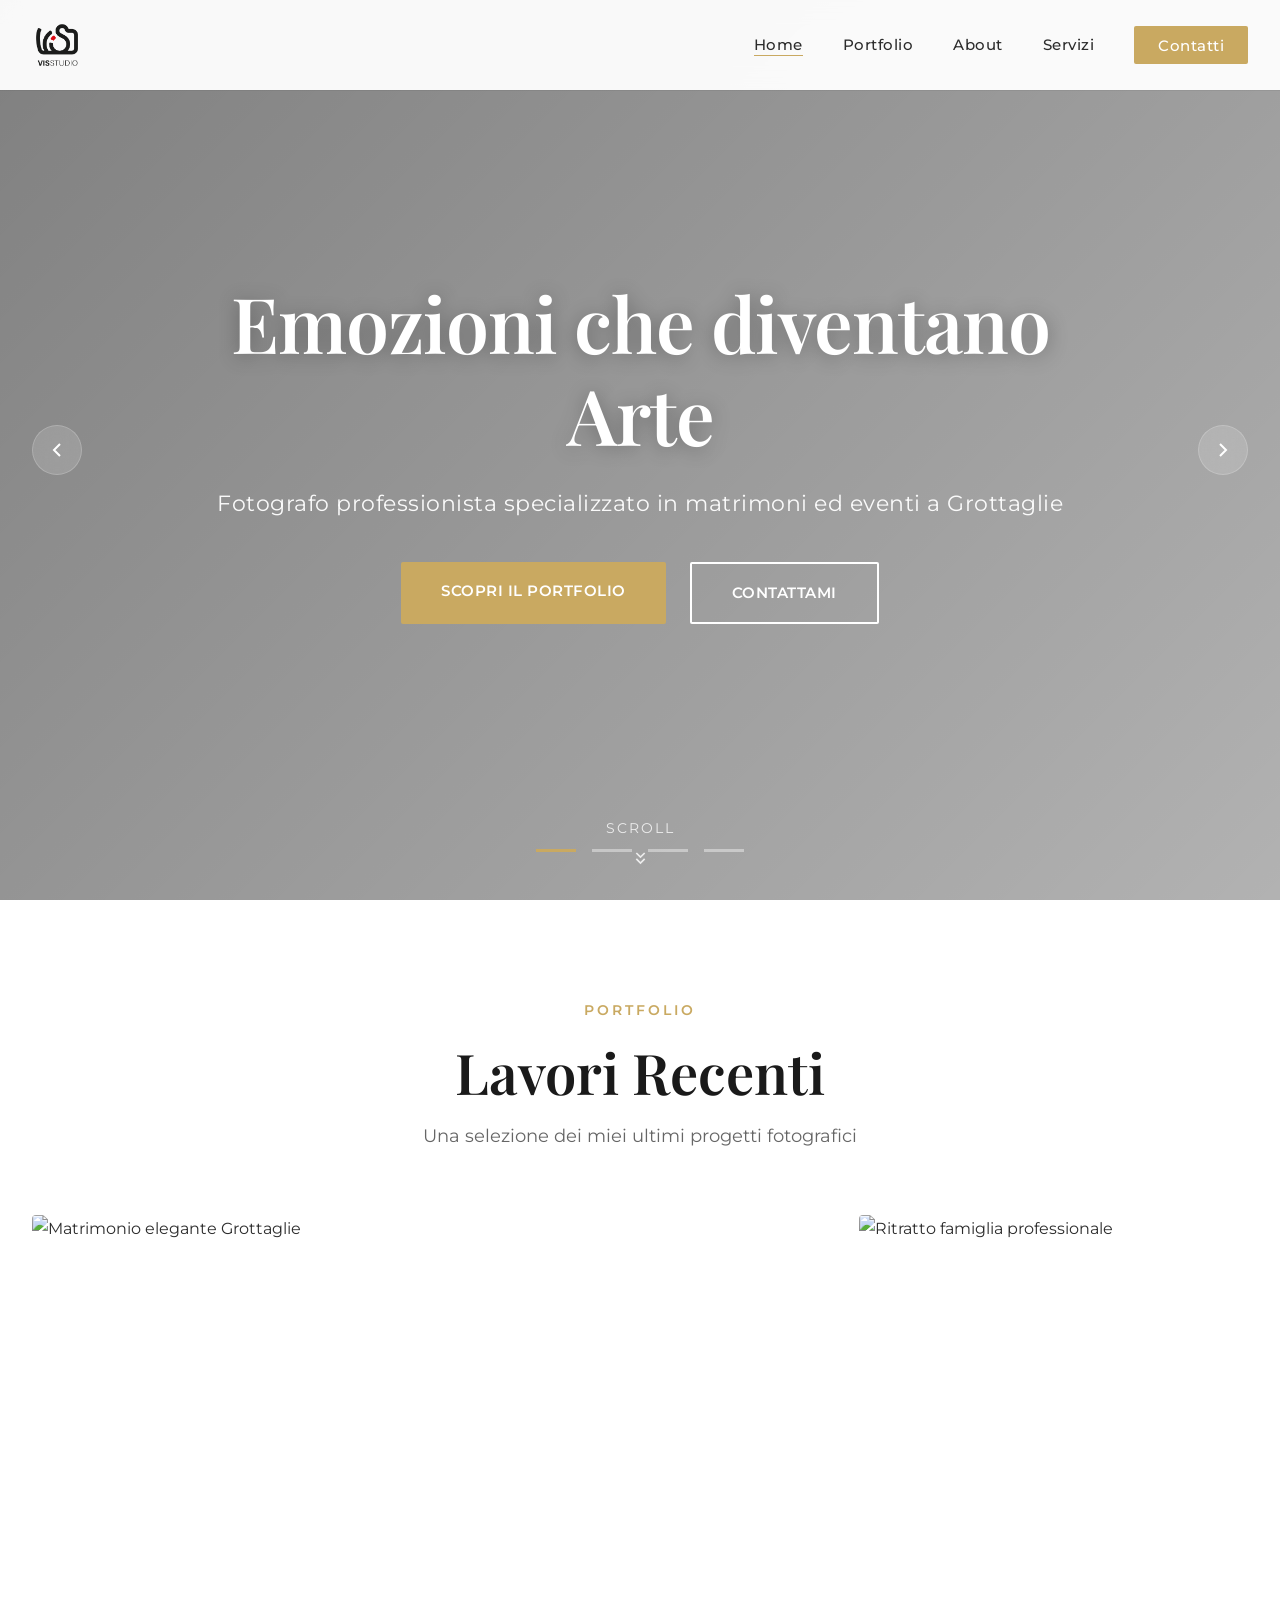
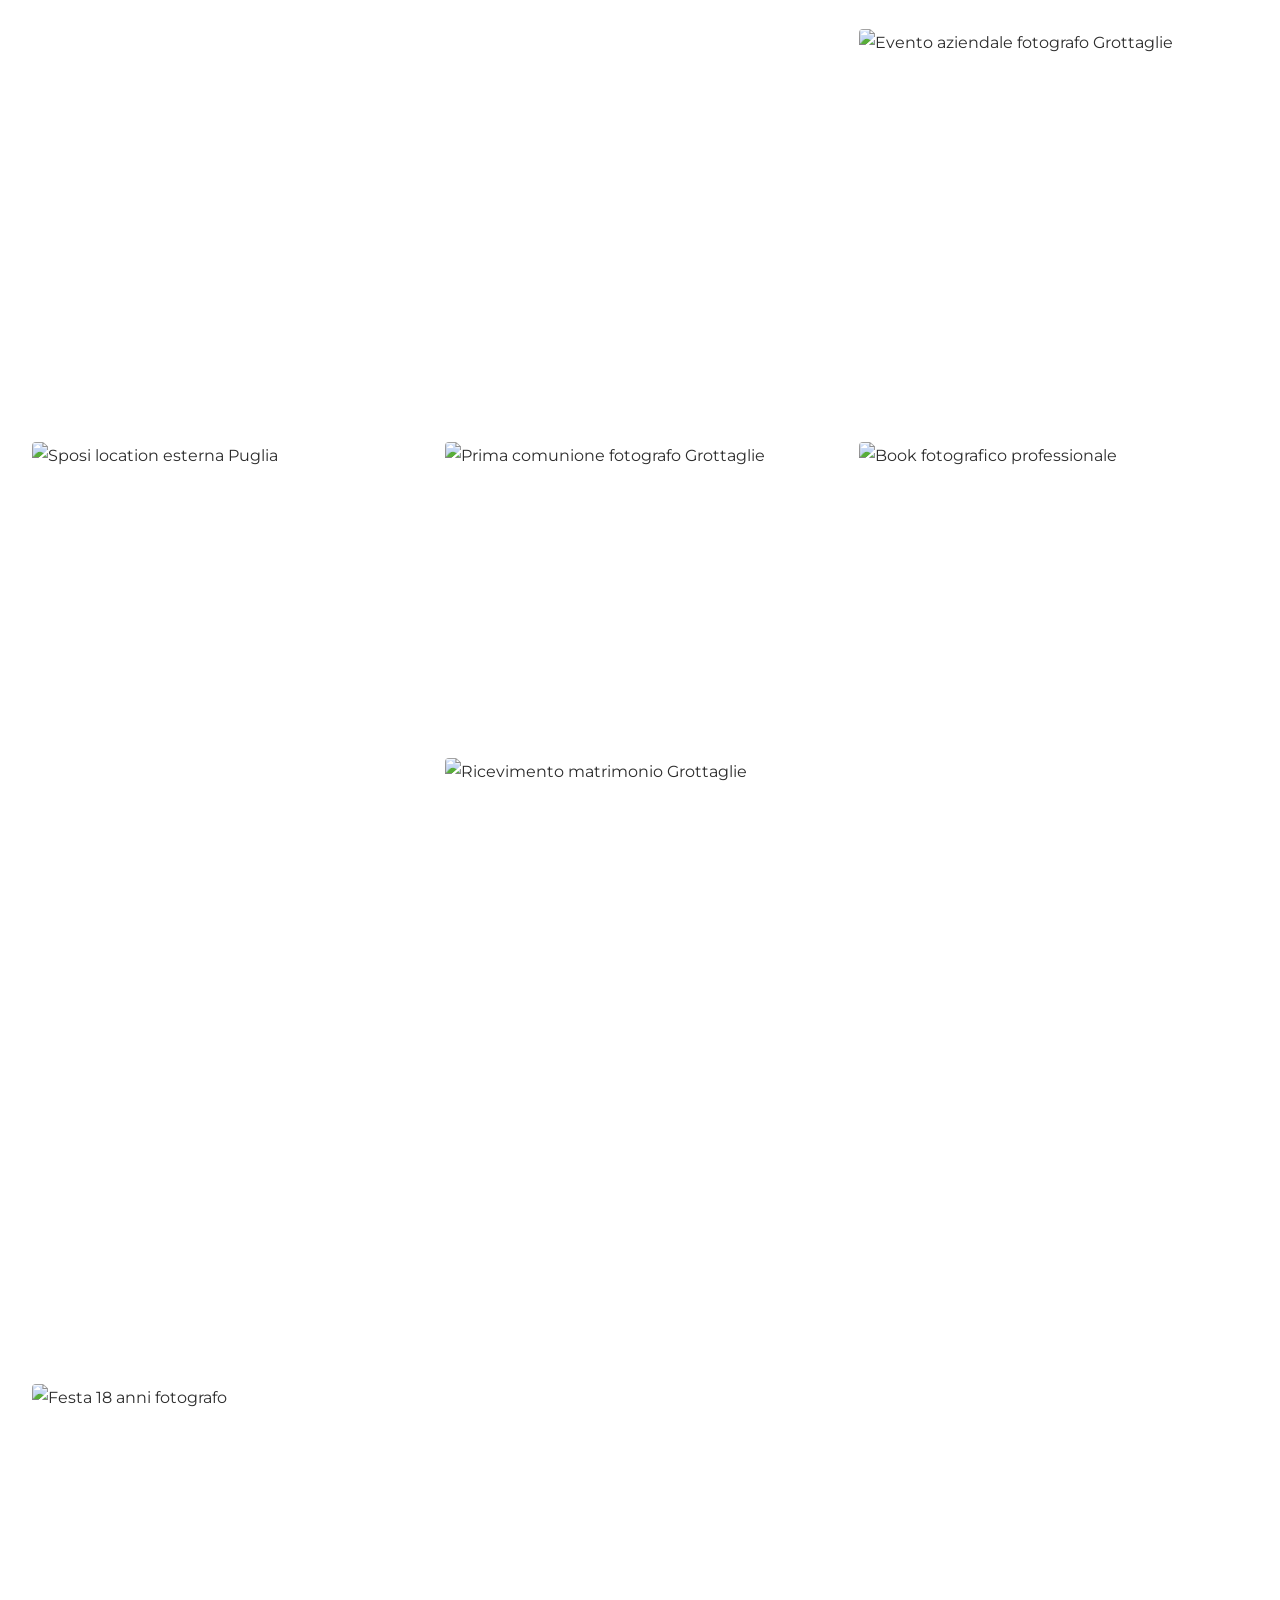
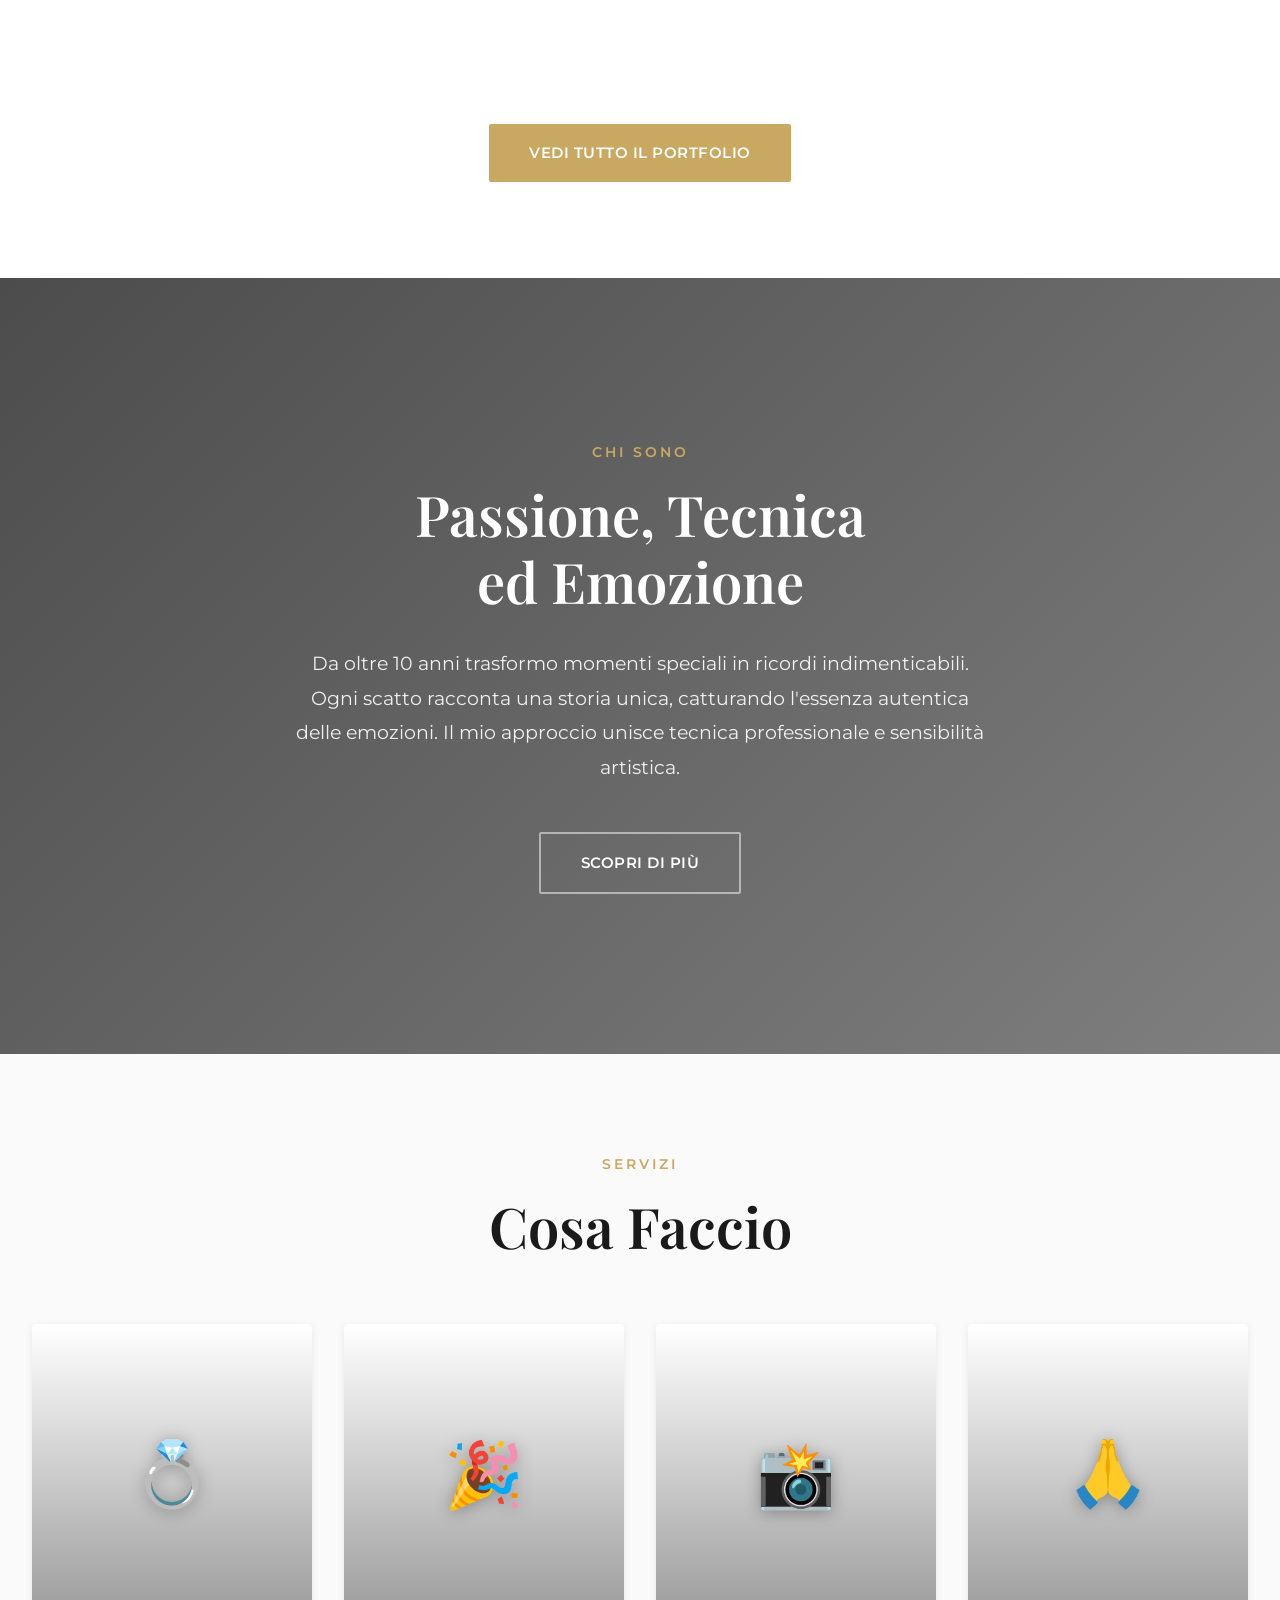
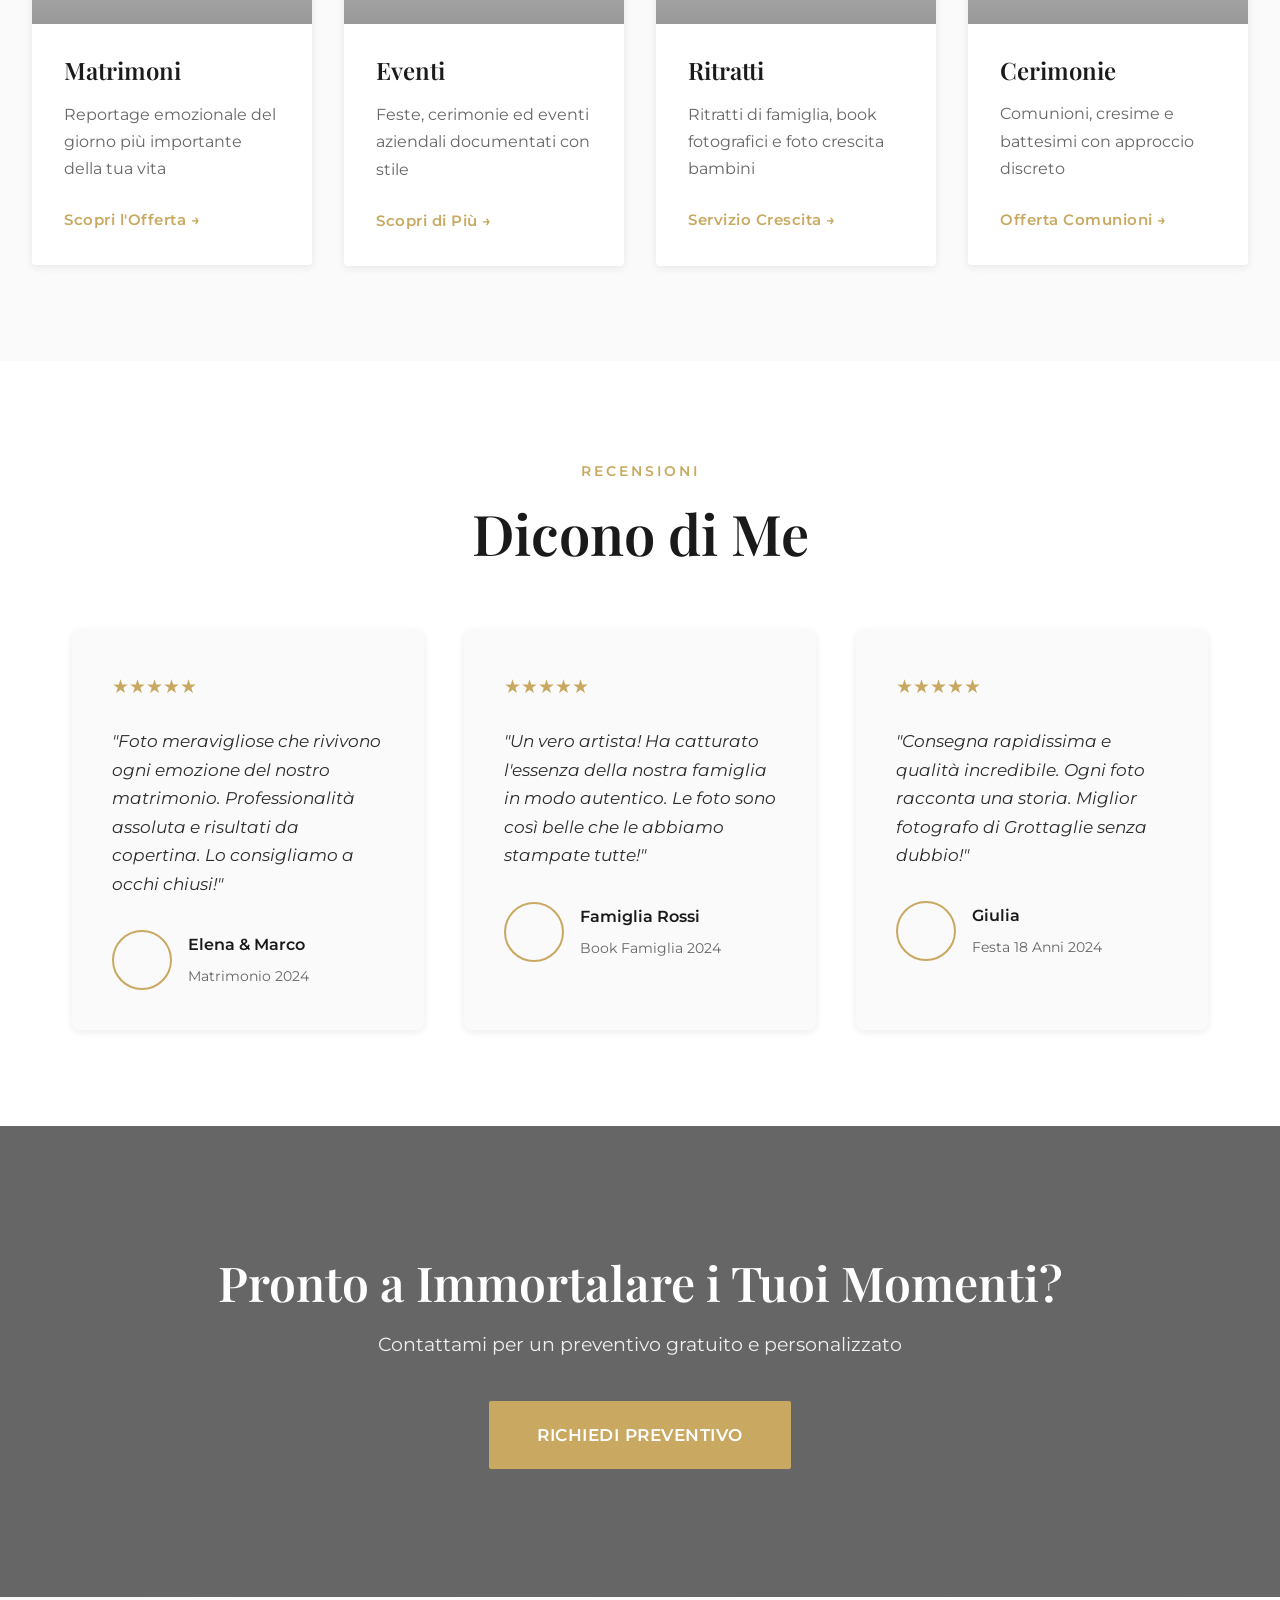
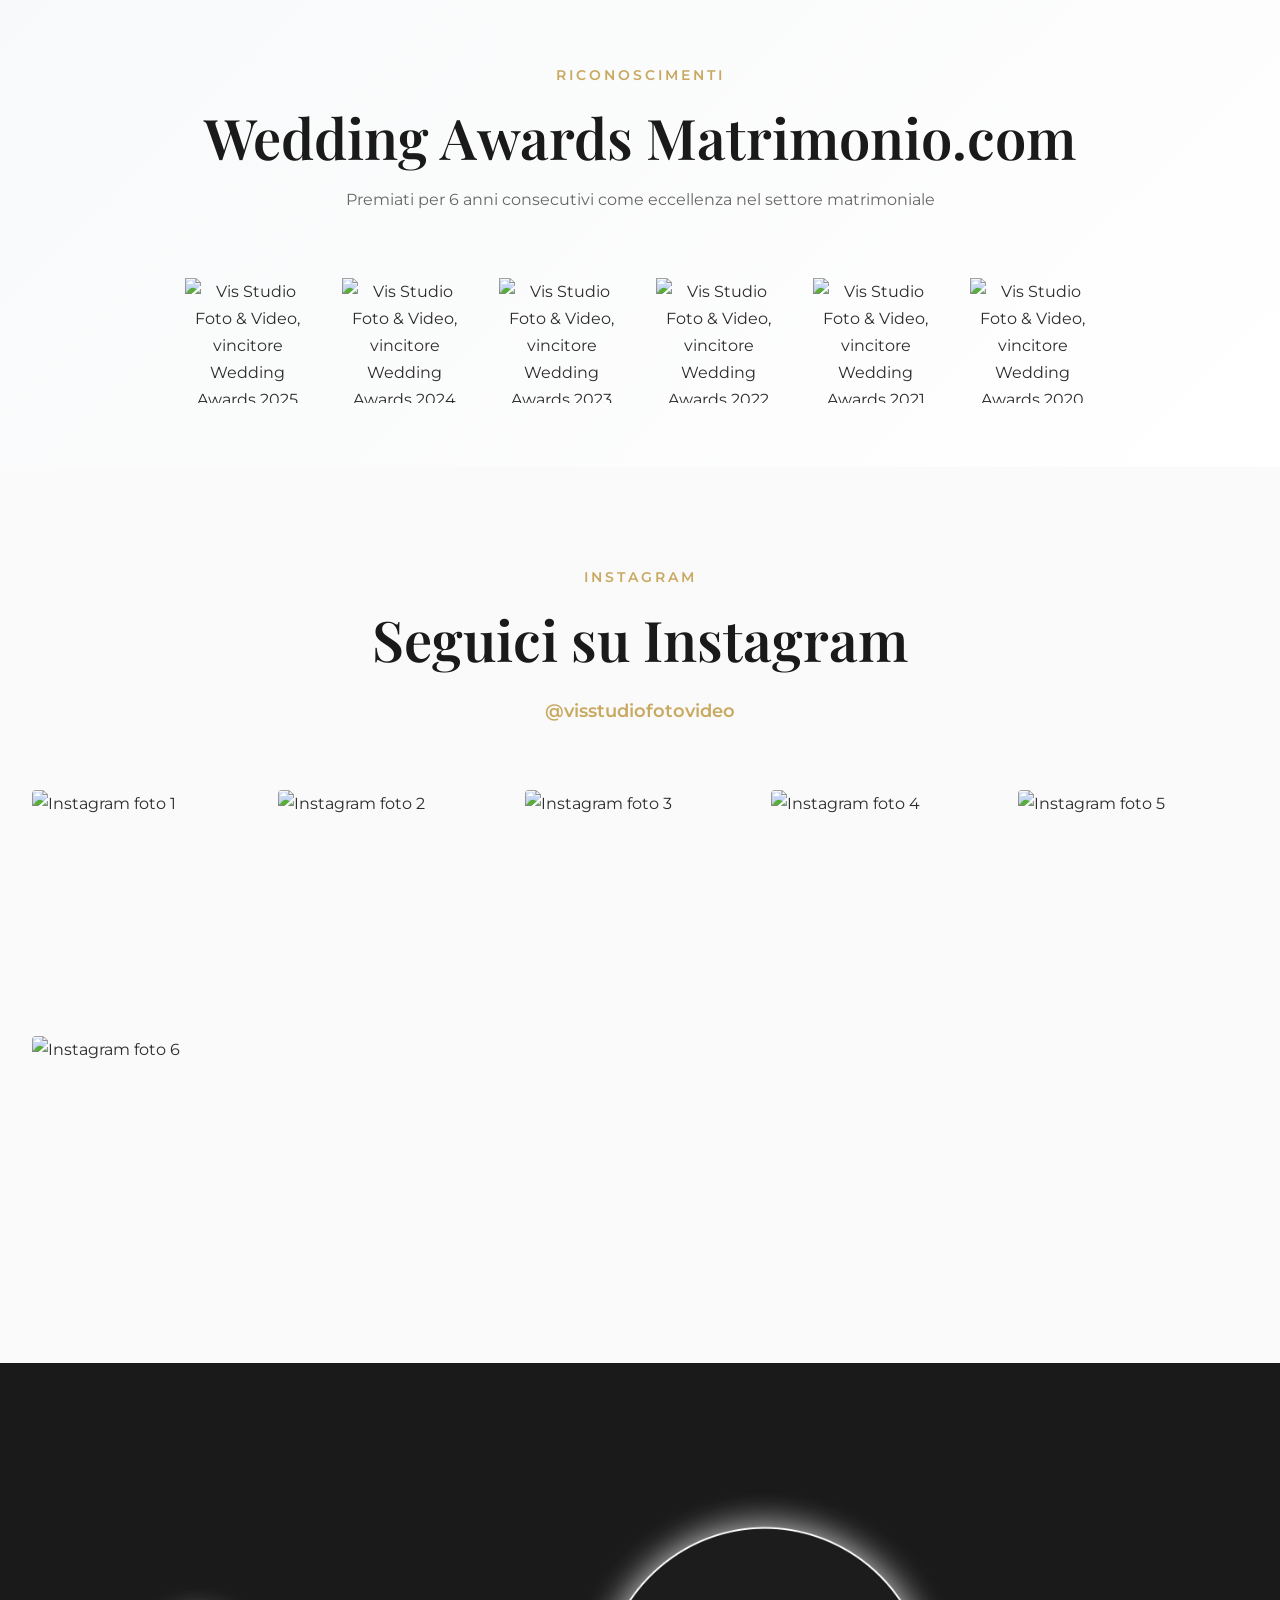
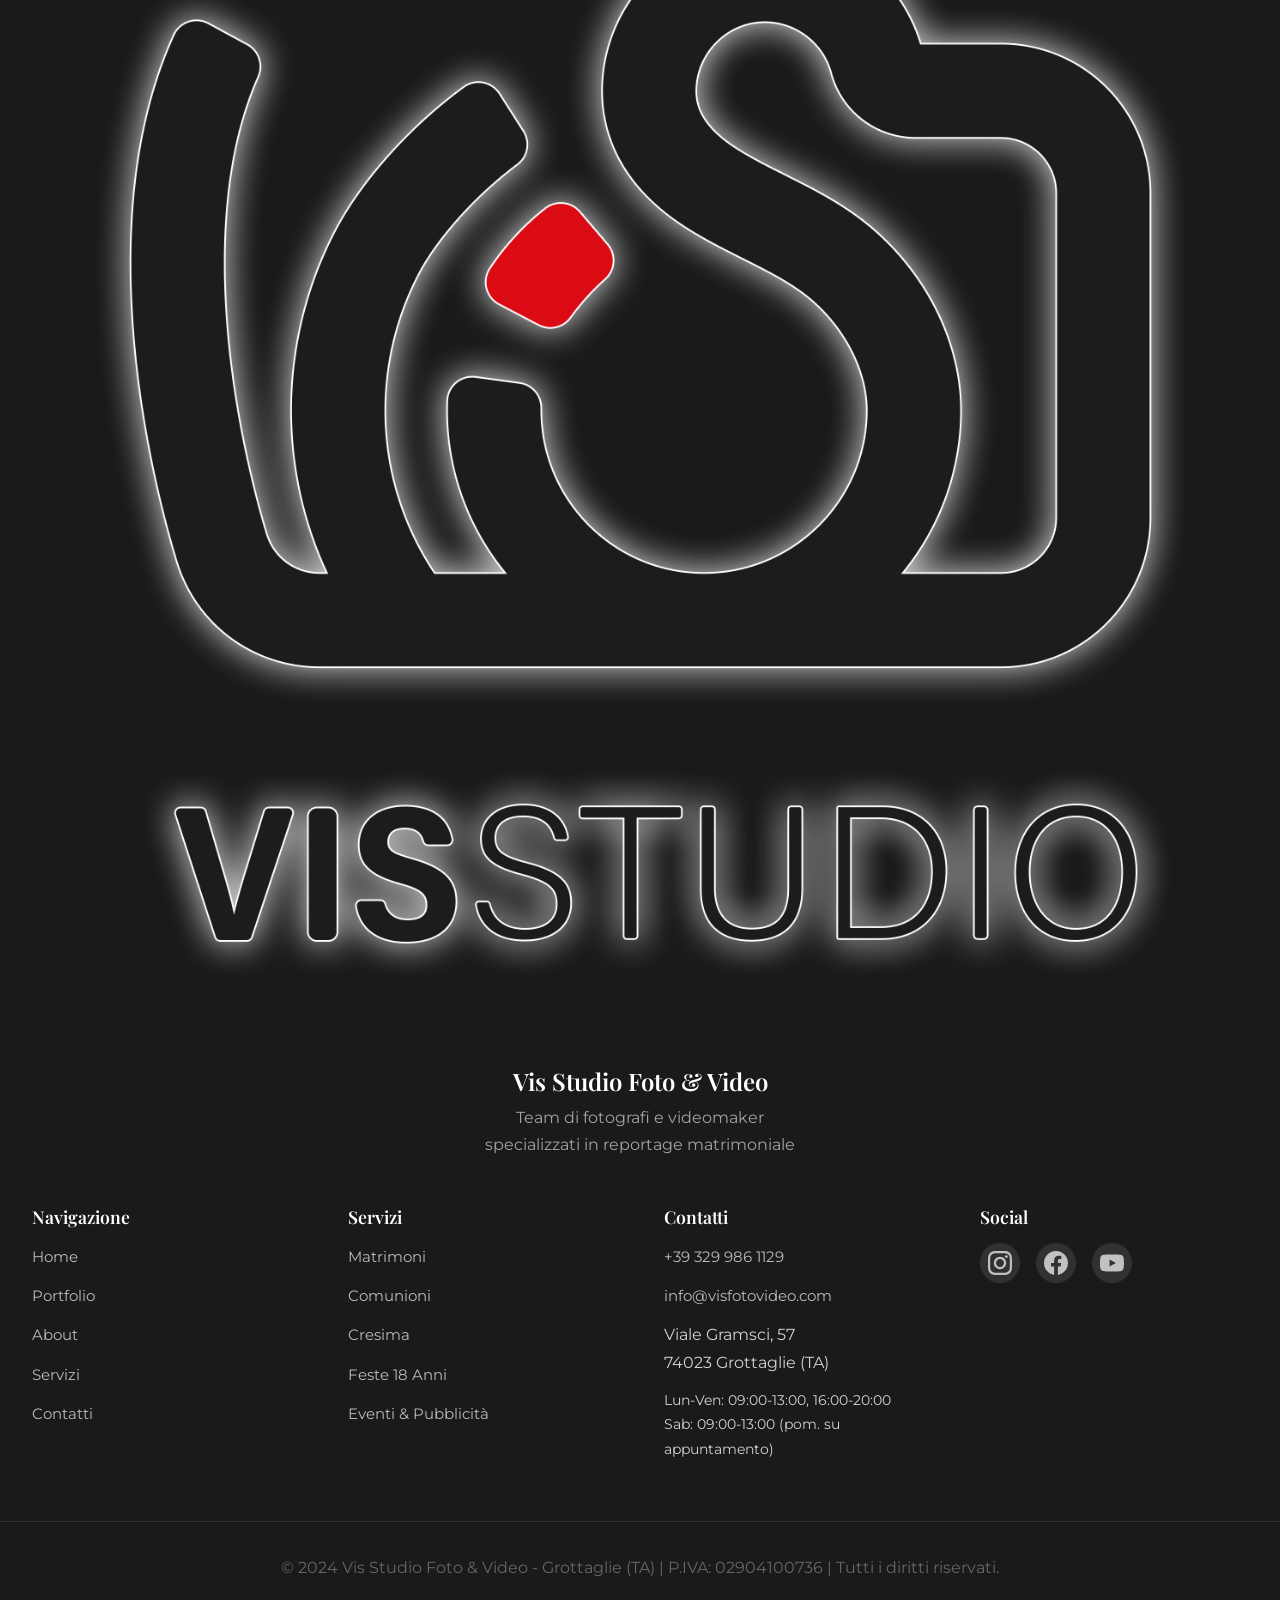
==== commit 7b6f9a1a: "Fix CSS: Aggiunti stili per logo e Wedding Awards - Aggiunto .logo-modern img per gestire correttame" ====
--- a/index.html
+++ b/index.html
@@ -78,7 +78,7 @@
     <nav class="navbar-modern" id="navbar">
         <div class="nav-container">
             <a href="index.html" class="logo-modern">
-                <img src="images/logo.png" alt="Vis Studio Foto & Video" style="height: 50px; width: auto;">
+                <img src="images/logo.png" alt="Vis Studio Foto & Video">
             </a>
             <button class="menu-toggle" id="menuToggle" aria-label="Menu">
                 <span></span>
@@ -382,13 +382,13 @@
     </section>
 
     <!-- Wedding Awards Section -->
-    <section style="padding: 4rem 2rem; background: linear-gradient(135deg, #f8f9fa, #ffffff); text-align: center;">
+    <section class="wedding-awards-section">
         <div class="section-intro" data-aos="fade-up">
             <span class="section-label">Riconoscimenti</span>
             <h2 class="section-title-modern">Wedding Awards Matrimonio.com</h2>
             <p style="max-width: 600px; margin: 0 auto 3rem; color: #666;">Premiati per 6 anni consecutivi come eccellenza nel settore matrimoniale</p>
         </div>
-        <div style="display: flex; flex-wrap: wrap; justify-content: center; align-items: center; gap: 2rem; max-width: 1000px; margin: 0 auto;">
+        <div class="wedding-awards-grid">
             <!-- Badge 2025 -->
             <div id="wp-ratedWA-2025" data-aos="fade-up" data-aos-delay="0">
                 <a target="_blank" href="https://www.matrimonio.com/fotografo-matrimonio/vis-studio-foto-&-video--e120868" rel="nofollow" title="Vis Studio Foto & Video, vincitore Wedding Awards 2025 Matrimonio.com">
@@ -501,7 +501,7 @@
     <footer class="footer-modern">
         <div class="footer-content-modern">
             <div class="footer-brand">
-                <img src="images/logo.png" alt="Vis Studio Foto & Video" style="height: 60px; width: auto; margin-bottom: 1rem;">
+                <img src="images/logo.png" alt="Vis Studio Foto & Video">
                 <h3>Vis Studio Foto & Video</h3>
                 <p>Team di fotografi e videomaker<br>specializzati in reportage matrimoniale</p>
             </div>
--- a/css/style.css
+++ b/css/style.css
@@ -123,6 +123,19 @@
     font-weight: 600;
     color: var(--primary-dark);
     letter-spacing: 0.5px;
+    display: inline-block;
+    text-decoration: none;
+}
+
+.logo-modern img {
+    height: 50px;
+    width: auto;
+    display: block;
+    transition: opacity var(--transition-fast);
+}
+
+.logo-modern img:hover {
+    opacity: 0.8;
 }
 
 .logo-modern span {
@@ -996,3 +1009,96 @@
         margin-bottom: 2.5rem;
     }
 }
+
+/* ==========================================
+   WEDDING AWARDS SECTION
+   ========================================== */
+.wedding-awards-section {
+    padding: 4rem 2rem;
+    background: linear-gradient(135deg, #f8f9fa, #ffffff);
+    text-align: center;
+}
+
+.wedding-awards-grid {
+    display: flex;
+    flex-wrap: wrap;
+    justify-content: center;
+    align-items: center;
+    gap: 2rem;
+    max-width: 1000px;
+    margin: 0 auto;
+}
+
+.wedding-awards-grid img {
+    width: 125px;
+    height: 125px;
+    transition: transform var(--transition-base);
+}
+
+.wedding-awards-grid img:hover {
+    transform: scale(1.05);
+}
+
+/* ==========================================
+   FOOTER LOGO & SOCIAL ENHANCEMENTS
+   ========================================== */
+.footer-brand img {
+    height: 60px;
+    width: auto;
+    margin-bottom: 1rem;
+    display: inline-block;
+}
+
+.footer-modern img {
+    max-width: 100%;
+    height: auto;
+}
+
+.footer-modern .social-links-modern a {
+    display: inline-flex;
+    align-items: center;
+    justify-content: center;
+    transition: color var(--transition-fast), transform var(--transition-fast);
+}
+
+.footer-modern .social-links-modern a:hover {
+    color: var(--accent-gold);
+    transform: translateY(-2px);
+}
+
+/* ==========================================
+   RESPONSIVE - WEDDING AWARDS
+   ========================================== */
+@media (max-width: 768px) {
+    .wedding-awards-grid {
+        gap: 1.5rem;
+    }
+
+    .wedding-awards-grid img {
+        width: 100px;
+        height: 100px;
+    }
+
+    .wedding-awards-section {
+        padding: 3rem 1.5rem;
+    }
+}
+
+@media (max-width: 480px) {
+    .wedding-awards-grid {
+        gap: 1rem;
+    }
+
+    .wedding-awards-grid img {
+        width: 80px;
+        height: 80px;
+    }
+
+    .footer-brand img {
+        height: 50px;
+    }
+
+    .logo-modern img {
+        height: 40px;
+    }
+}
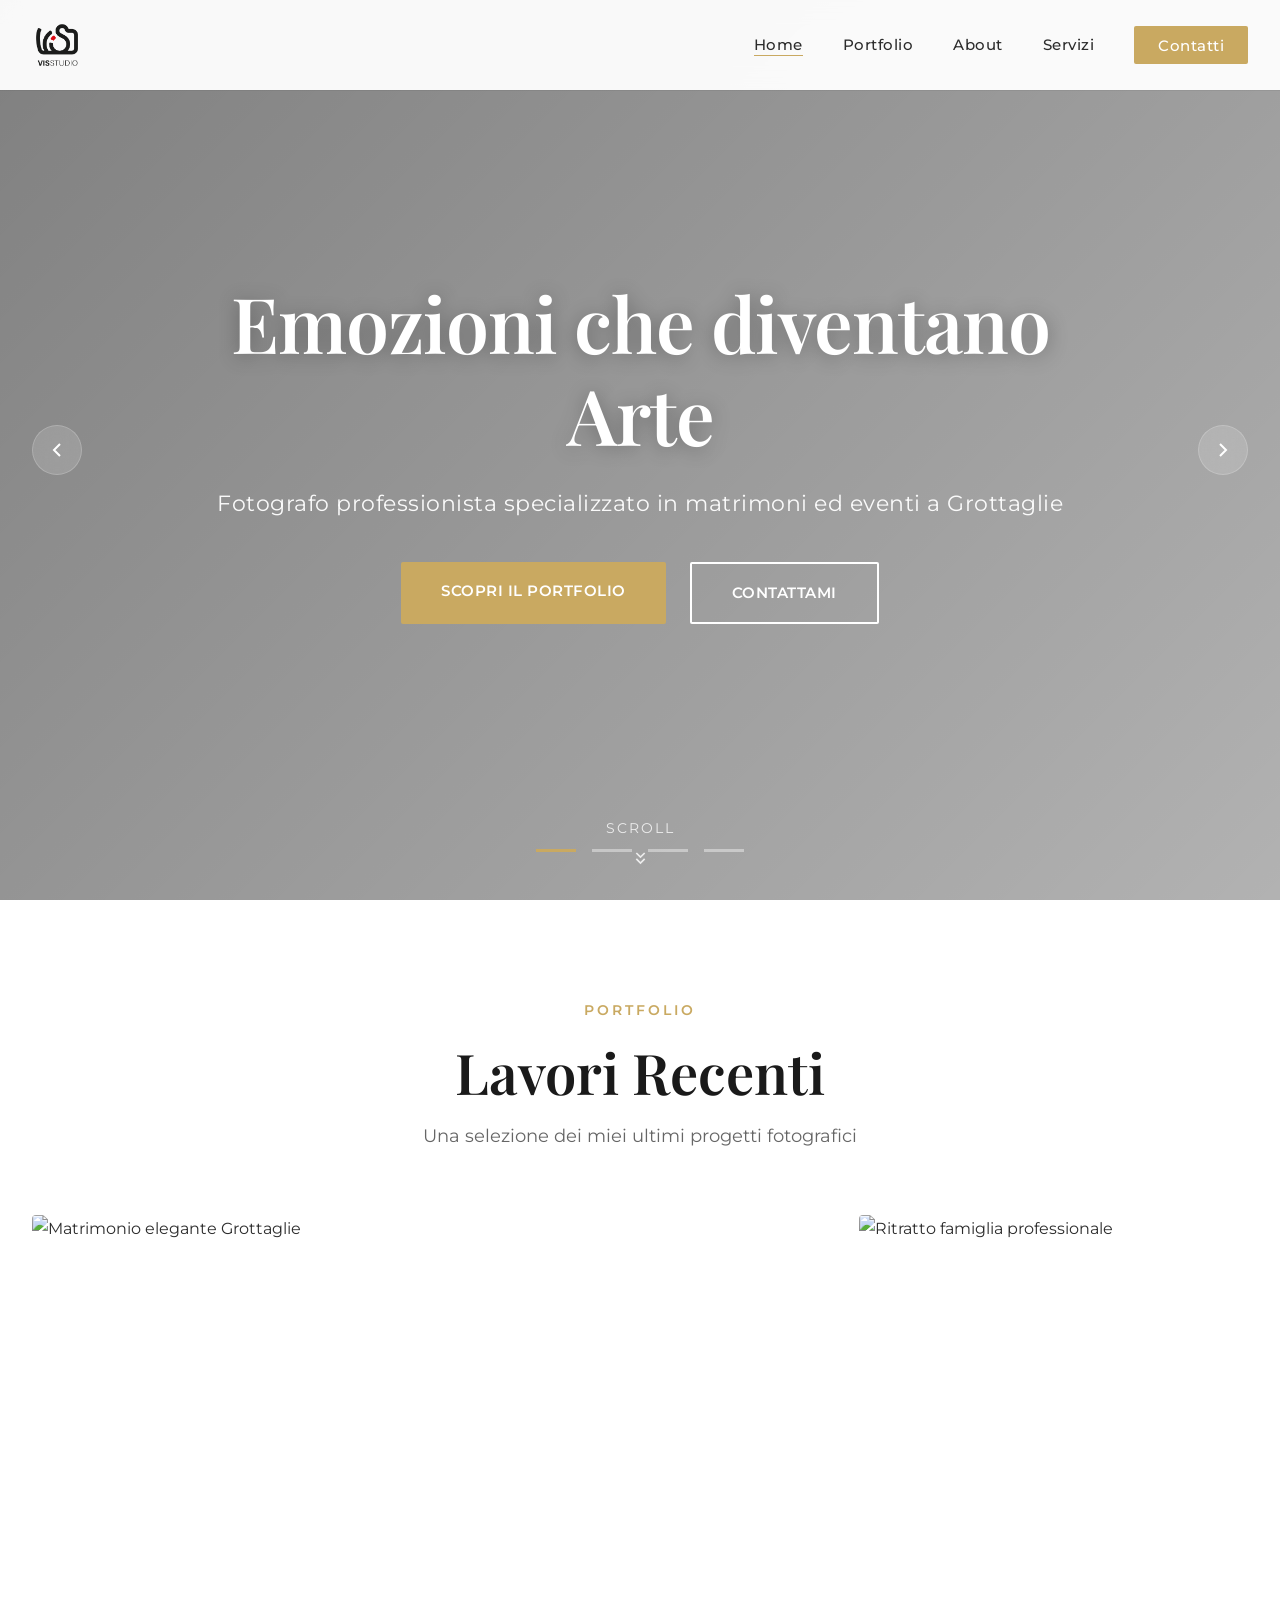
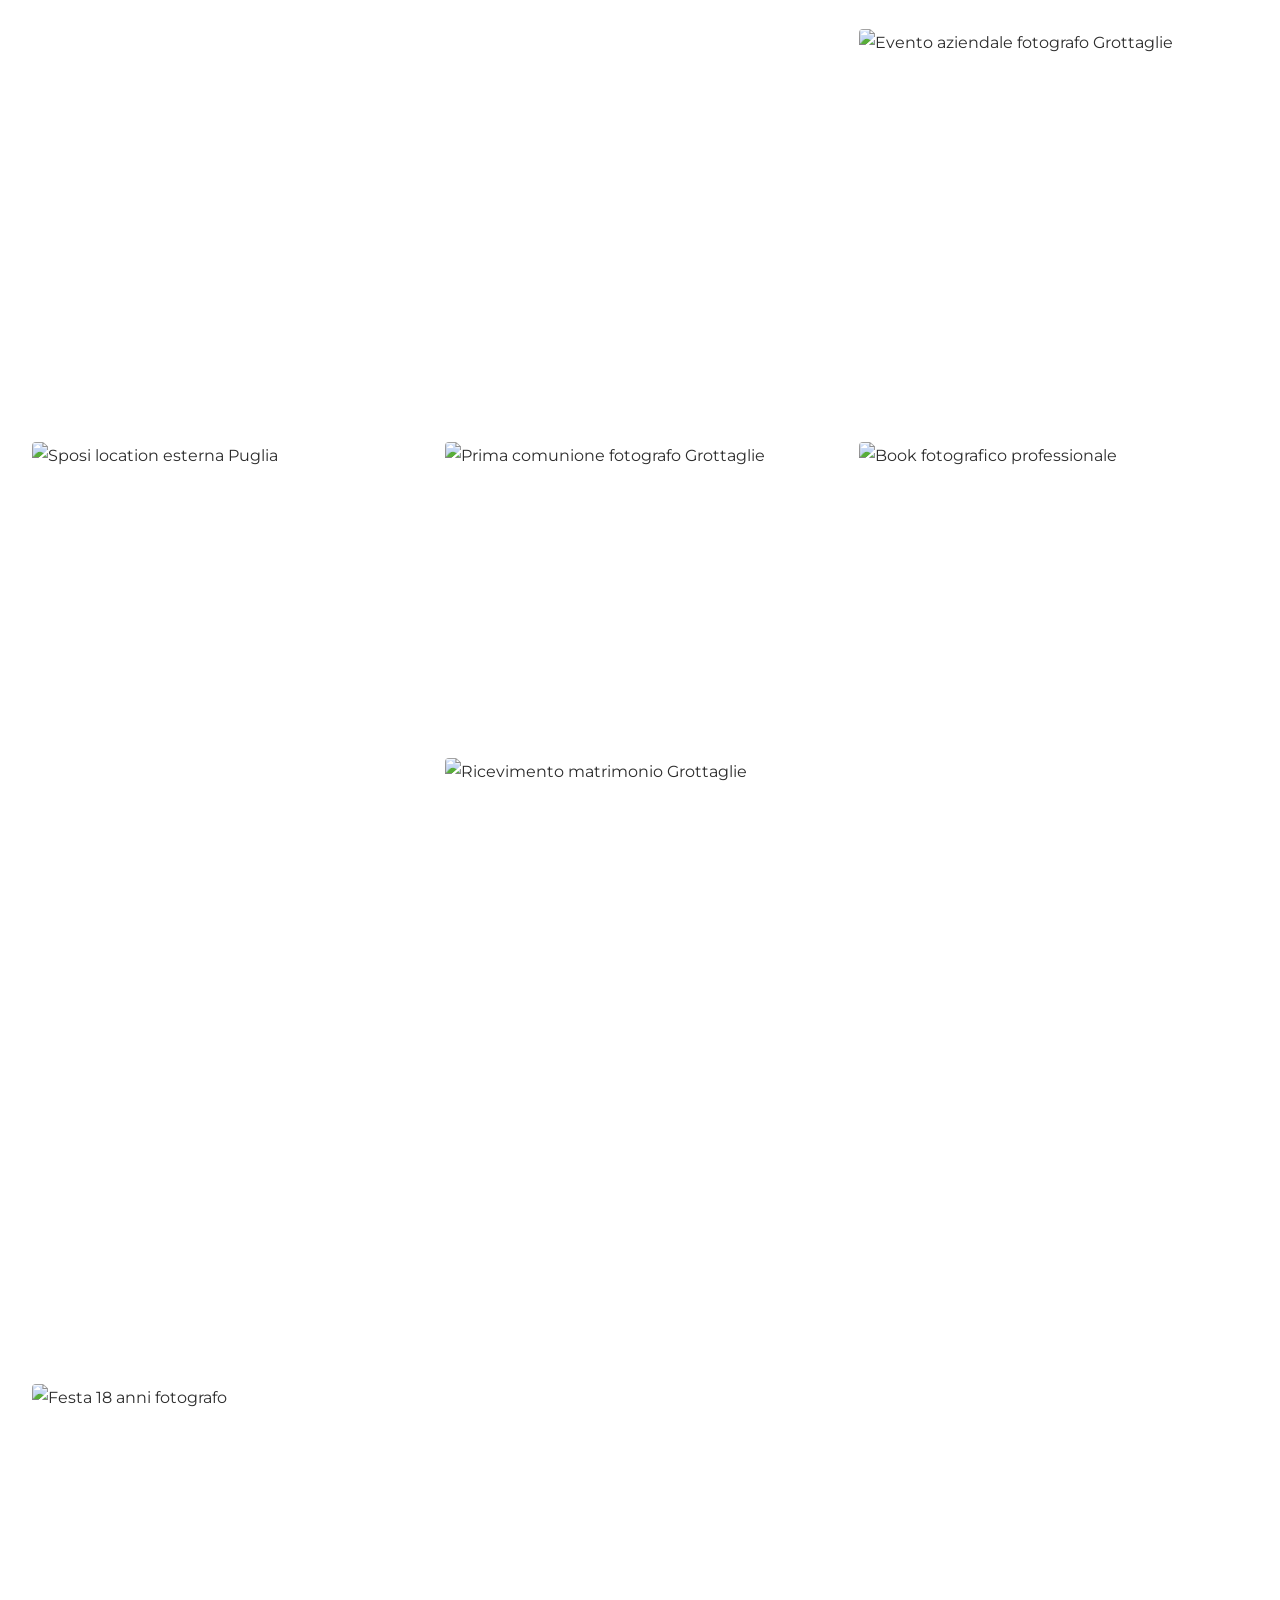
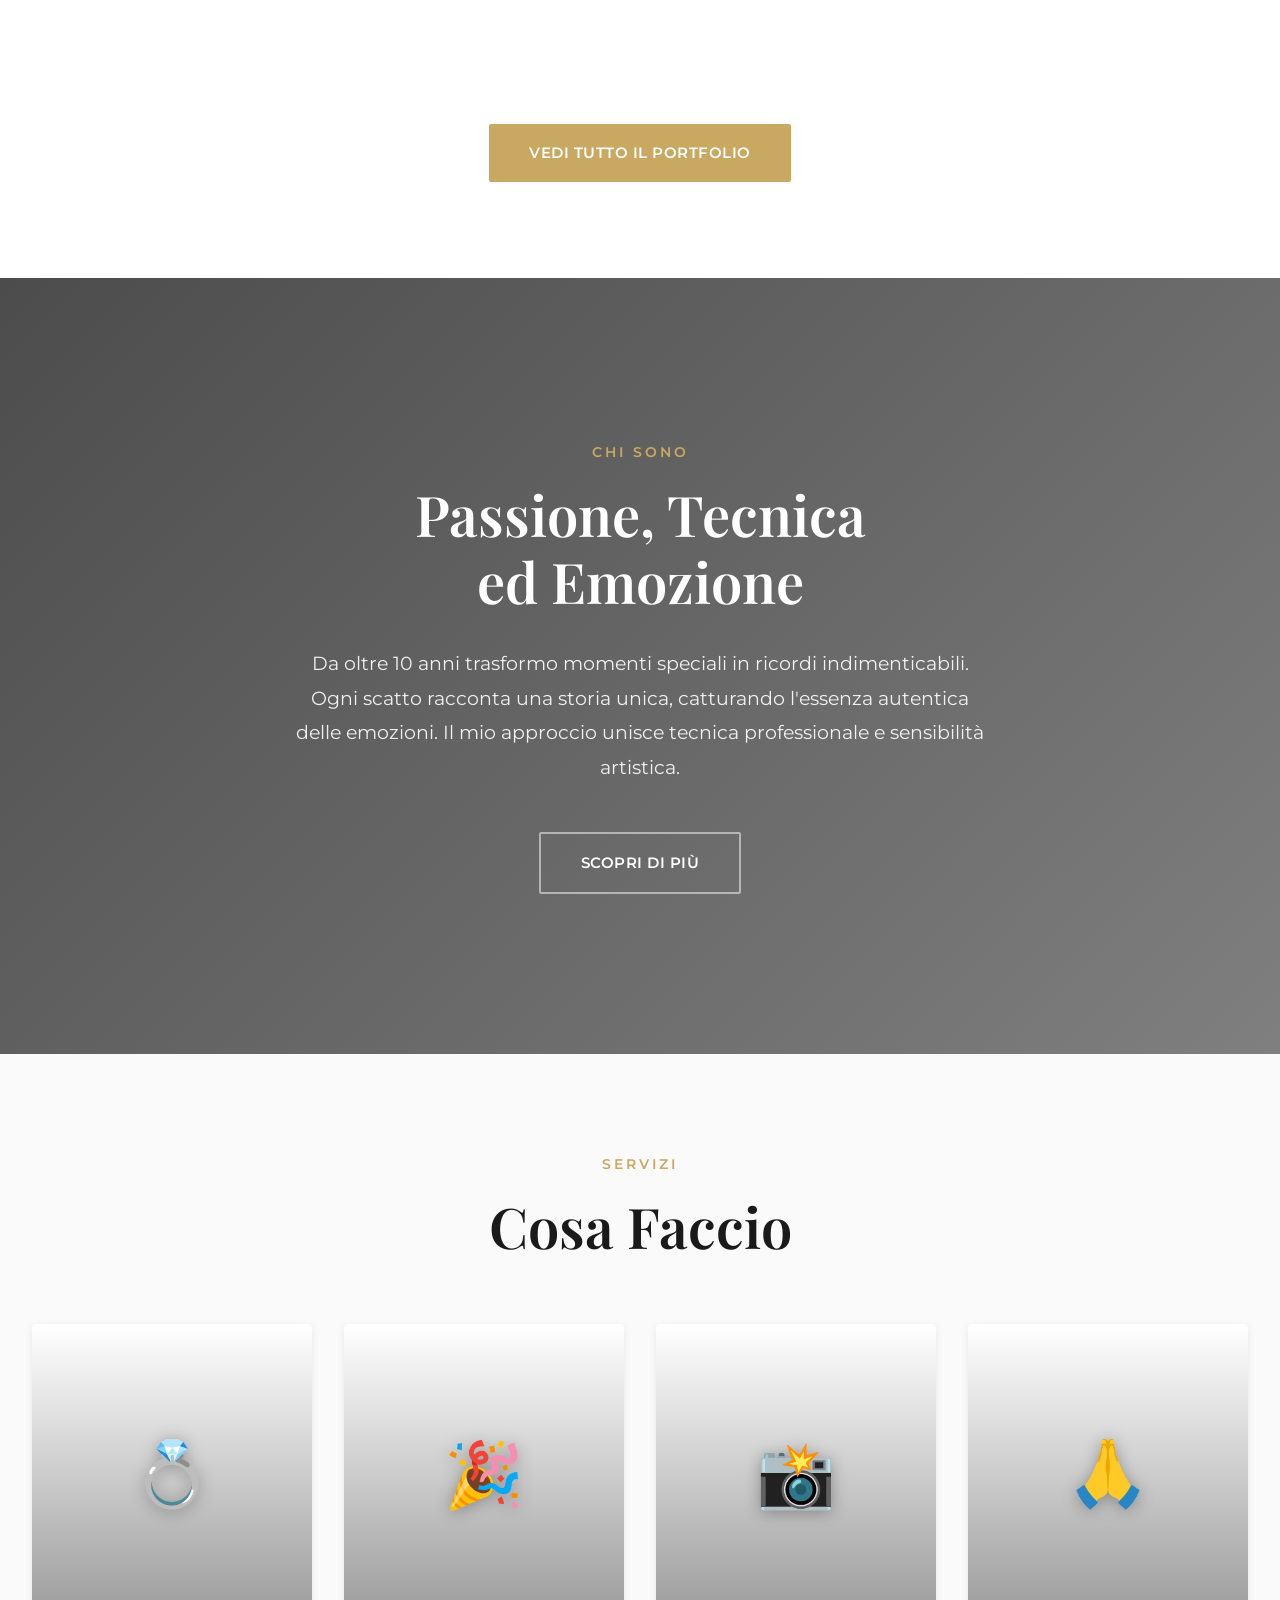
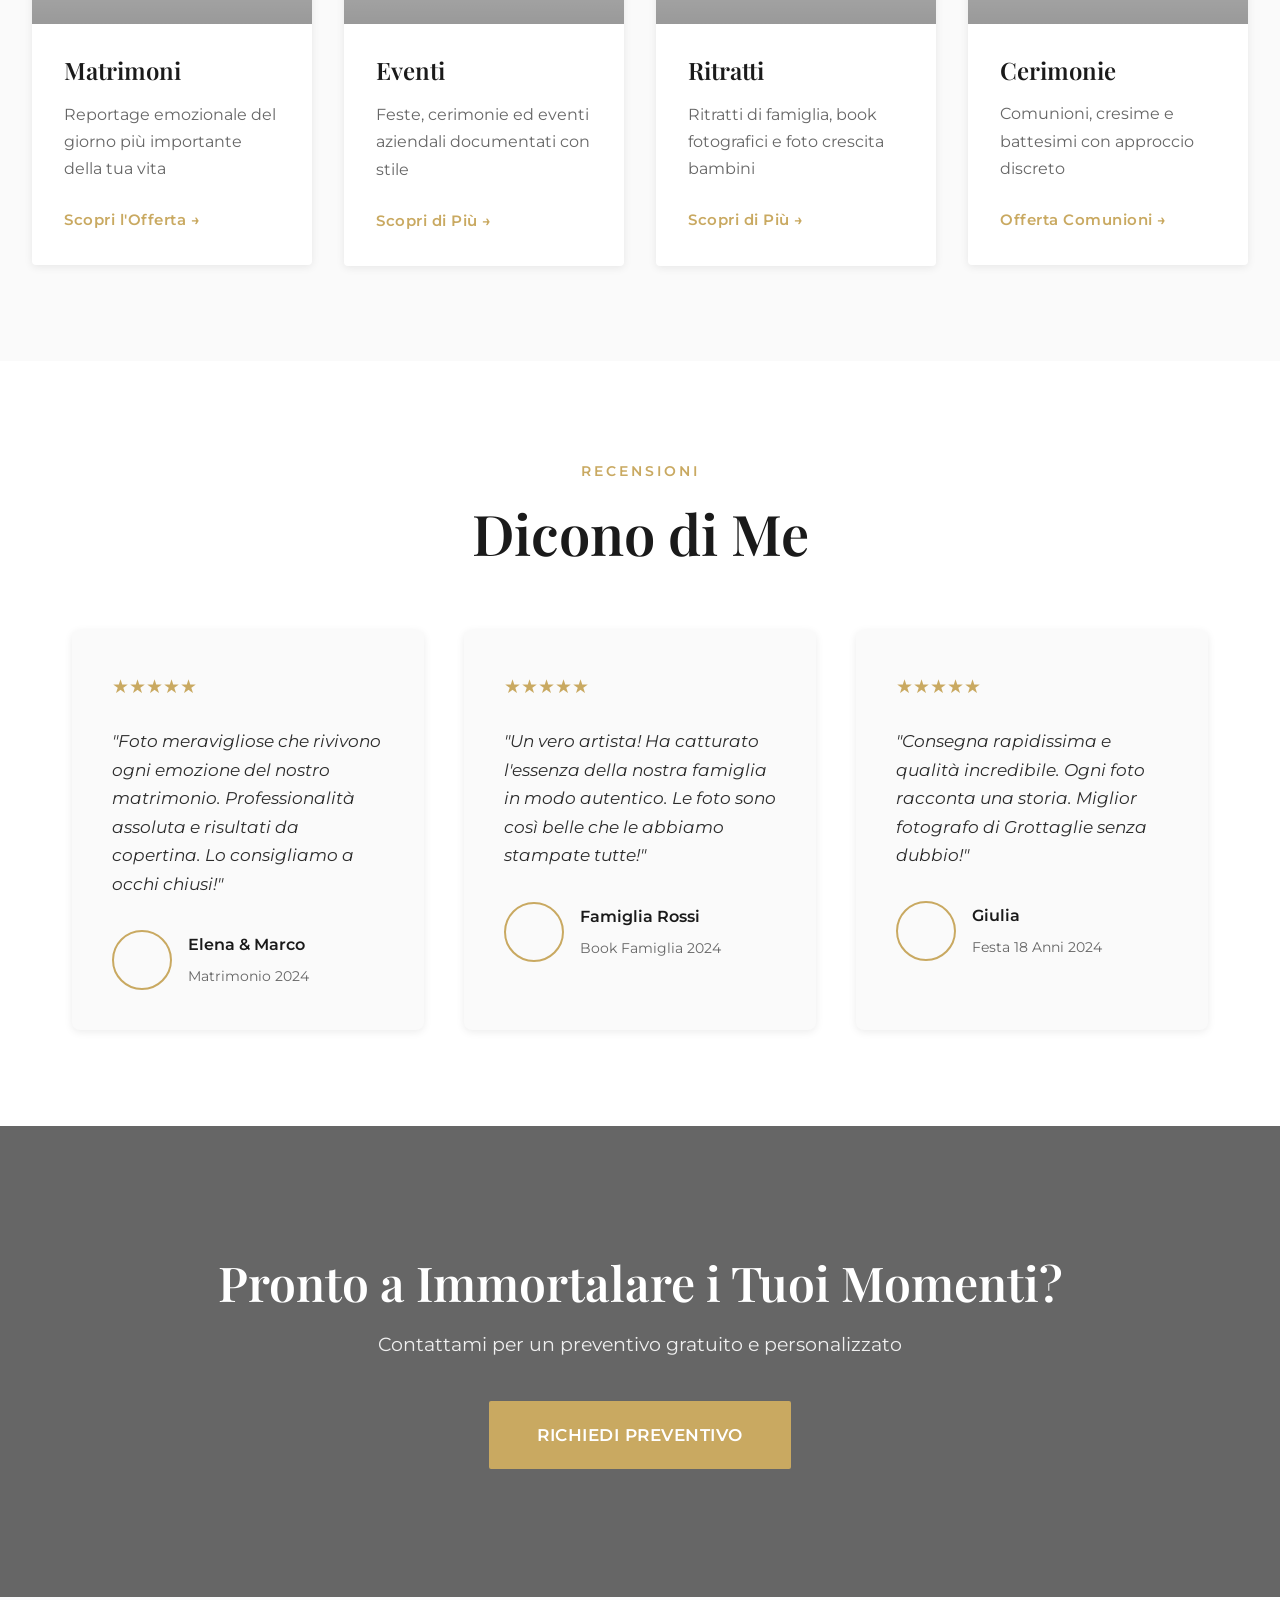
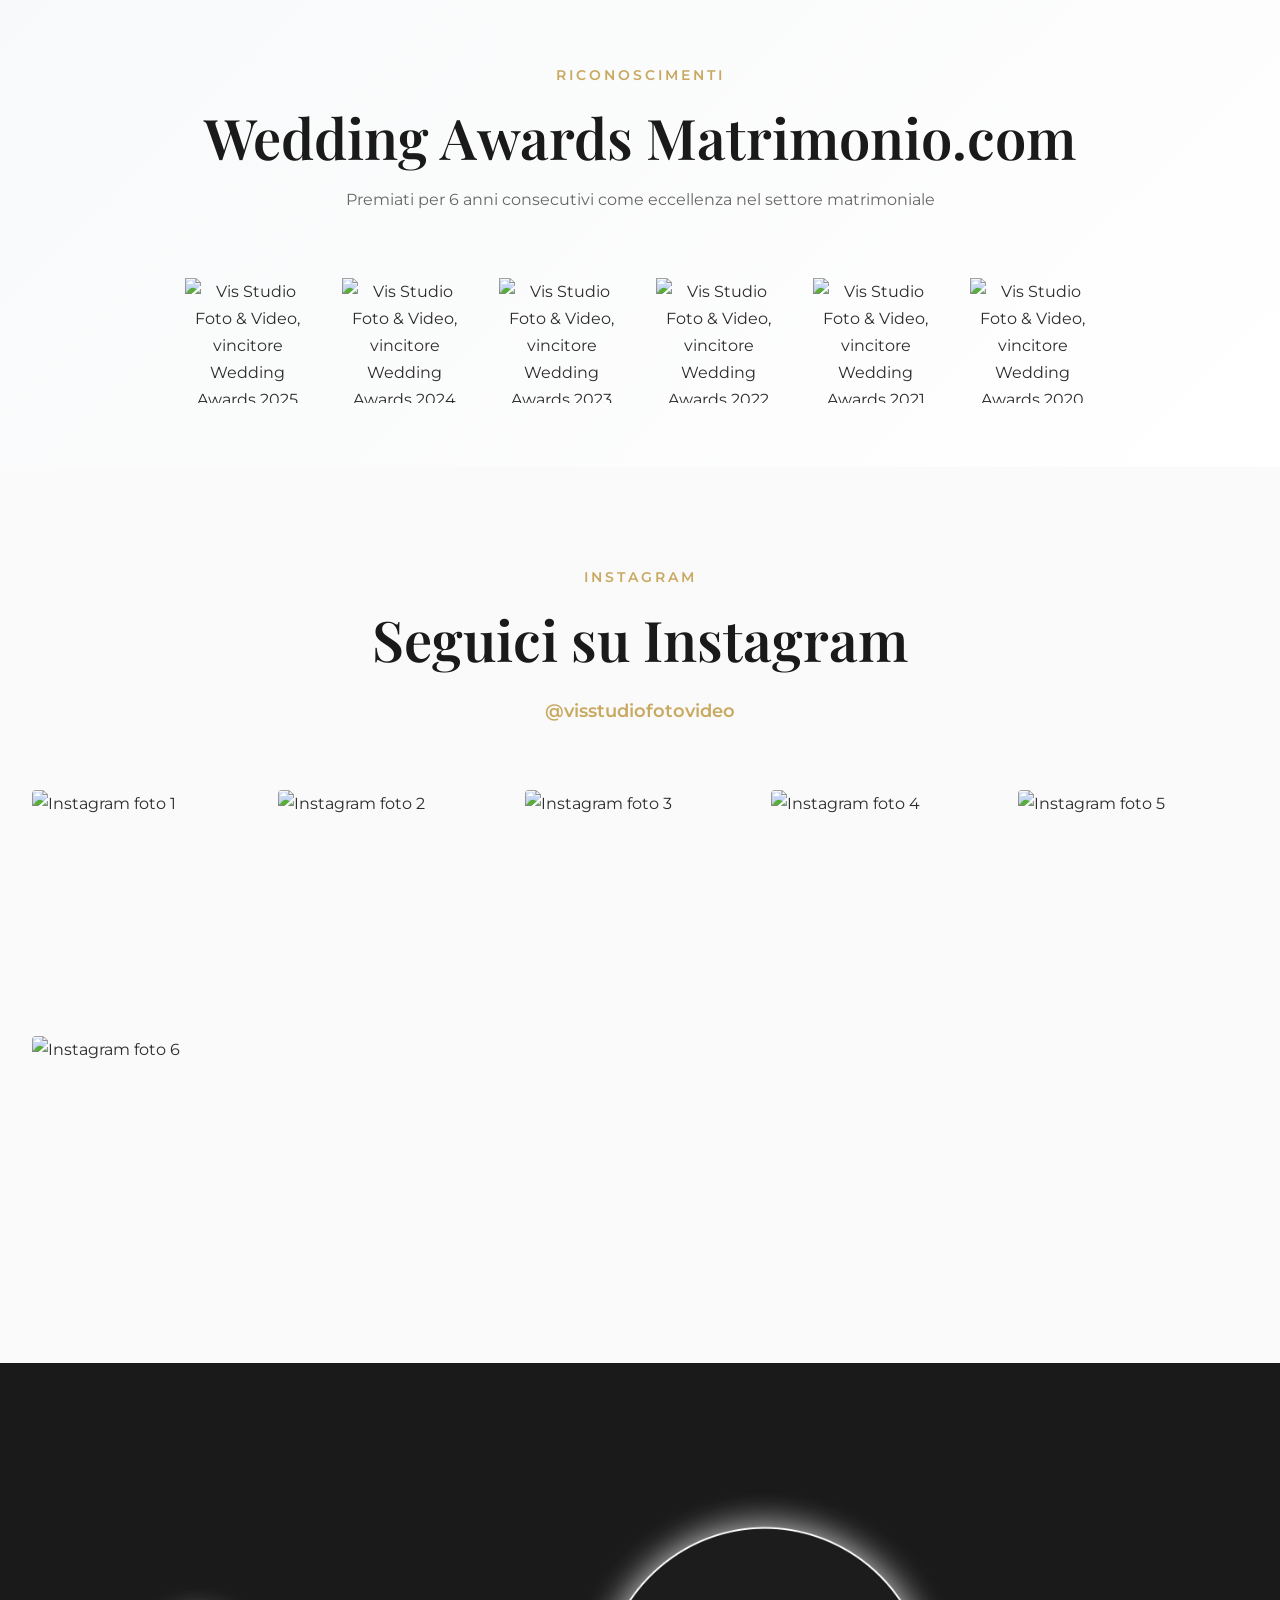
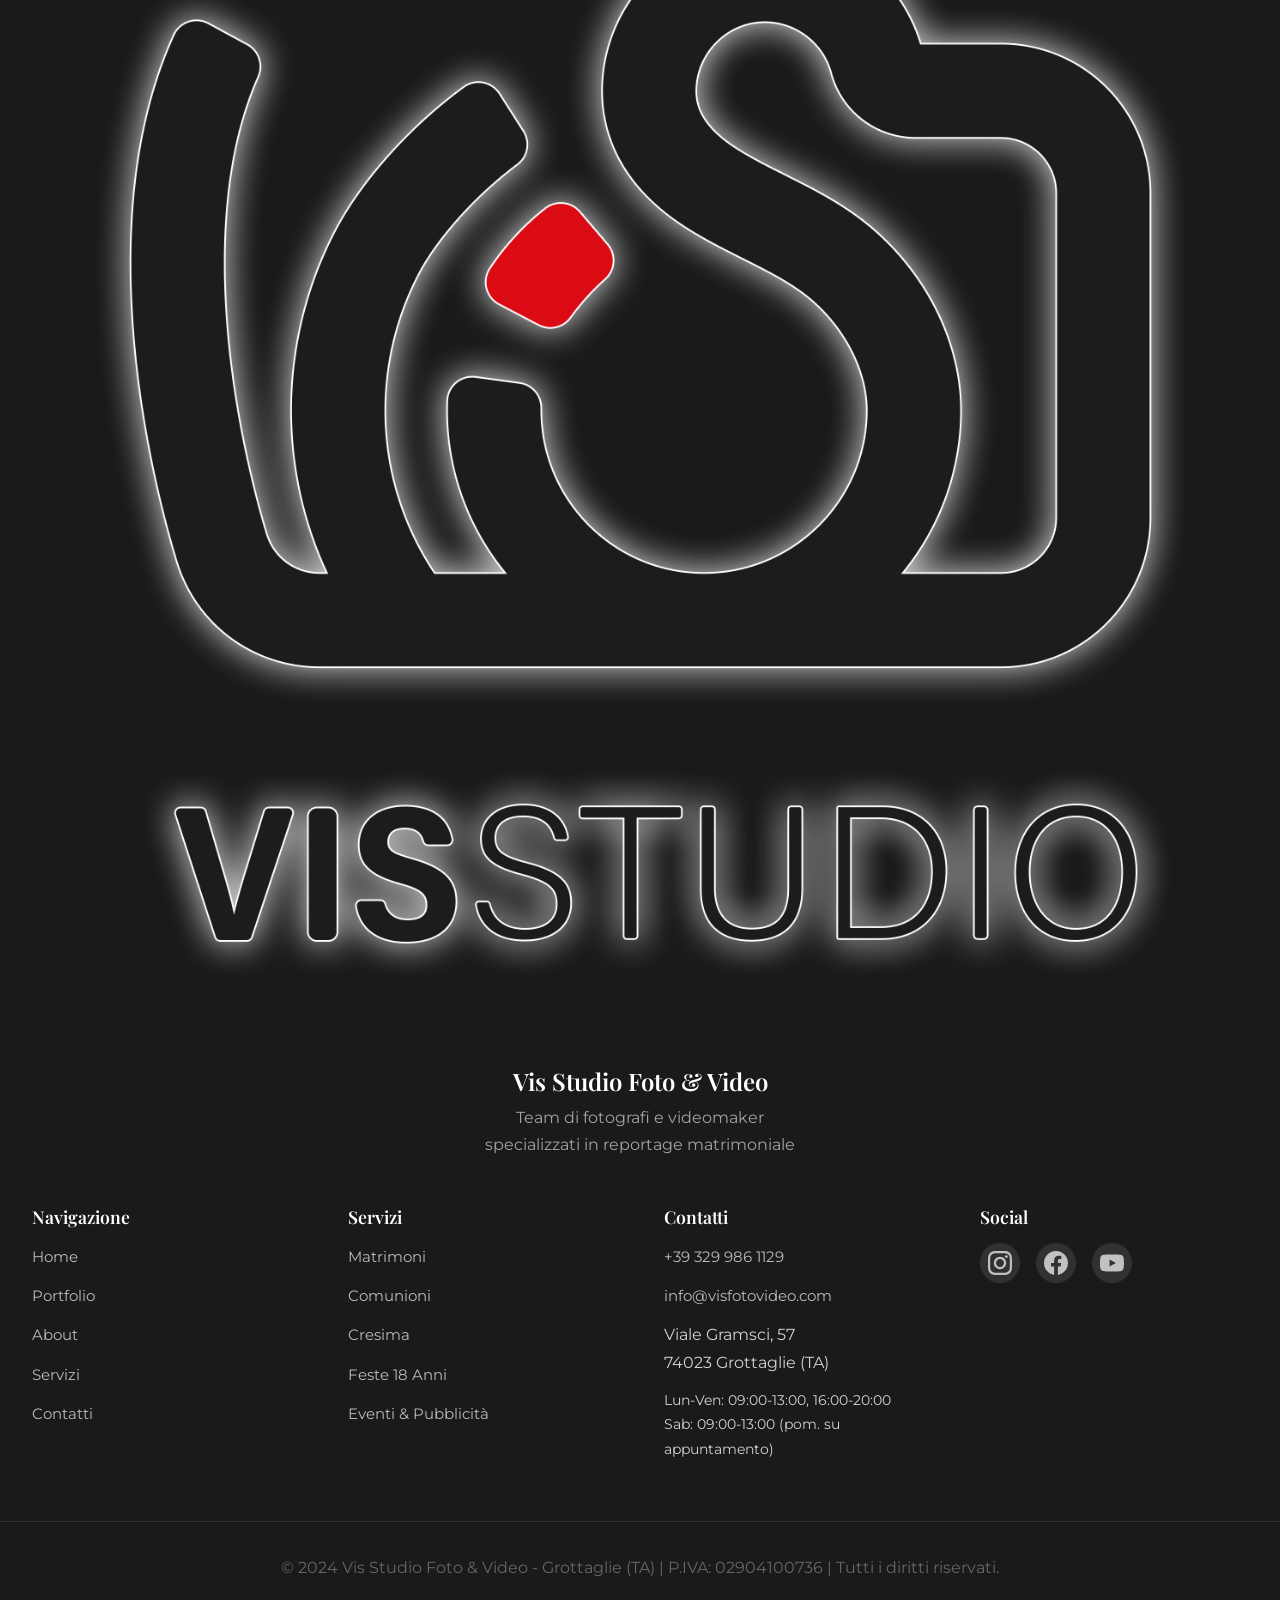
==== commit bd0f75ae: "Fix: Aggiornamento completo branding e correzione bug pagine interne Modifiche principali:  CONTACT." ====
--- a/index.html
+++ b/index.html
@@ -308,7 +308,7 @@
                 <div class="service-card-content">
                     <h3>Ritratti</h3>
                     <p>Ritratti di famiglia, book fotografici e foto crescita bambini</p>
-                    <a href="landing/fotografo-crescita-grottaglie.html" class="service-link">Servizio Crescita →</a>
+                    <a href="services.html#ritratti" class="service-link">Scopri di Più →</a>
                 </div>
             </div>
 
--- a/css/style.css
+++ b/css/style.css
@@ -88,10 +88,24 @@
 .text-center { text-align: center; }
 .container-narrow { max-width: 900px; margin: 0 auto; padding: 0 20px; }
 
-/* ==========================================
-   MODERN NAVIGATION
-   ========================================== */
-.navbar-modern {
+/* Container generico per retrocompatibilità */
+.container {
+    max-width: 1400px;
+    margin: 0 auto;
+    padding: 0 2rem;
+}
+
+.container-modern {
+    max-width: 1200px;
+    margin: 0 auto;
+    padding: 0 2rem;
+}
+
+/* ==========================================
+   MODERN NAVIGATION (con supporto retrocompatibilità)
+   ========================================== */
+.navbar-modern,
+.navbar {
     position: fixed;
     top: 0;
     left: 0;
@@ -104,11 +118,13 @@
     transition: var(--transition-base);
 }
 
-.navbar-modern.scrolled {
+.navbar-modern.scrolled,
+.navbar.scrolled {
     box-shadow: var(--shadow-md);
 }
 
-.nav-container {
+.nav-container,
+.navbar .container {
     max-width: 1400px;
     margin: 0 auto;
     padding: 1.25rem 2rem;
@@ -117,7 +133,8 @@
     align-items: center;
 }
 
-.logo-modern {
+.logo-modern,
+.logo {
     font-family: var(--font-serif);
     font-size: 1.5rem;
     font-weight: 600;
@@ -127,39 +144,46 @@
     text-decoration: none;
 }
 
-.logo-modern img {
+.logo-modern img,
+.logo img {
     height: 50px;
     width: auto;
     display: block;
     transition: opacity var(--transition-fast);
 }
 
-.logo-modern img:hover {
+.logo-modern img:hover,
+.logo img:hover {
     opacity: 0.8;
 }
 
-.logo-modern span {
+.logo-modern span,
+.logo span {
     font-weight: 400;
     color: var(--accent-gold);
 }
 
-.nav-links {
+.nav-links,
+.nav-menu {
     display: flex;
     list-style: none;
     gap: 2.5rem;
     align-items: center;
 }
 
-.nav-links a {
+.nav-links a,
+.nav-menu a {
     font-size: 0.95rem;
     font-weight: 500;
     letter-spacing: 0.5px;
     color: var(--text-dark);
     position: relative;
     padding-bottom: 2px;
-}
-
-.nav-links a::after {
+    text-decoration: none;
+}
+
+.nav-links a::after,
+.nav-menu a::after {
     content: '';
     position: absolute;
     bottom: 0;
@@ -171,11 +195,14 @@
 }
 
 .nav-links a:hover::after,
-.nav-links a.active::after {
+.nav-links a.active::after,
+.nav-menu a:hover::after,
+.nav-menu a.active::after {
     width: 100%;
 }
 
-.nav-cta {
+.nav-cta,
+.cta-link {
     background: var(--accent-gold);
     color: var(--primary-light) !important;
     padding: 0.6rem 1.5rem !important;
@@ -183,16 +210,19 @@
     font-weight: 600;
 }
 
-.nav-cta::after {
+.nav-cta::after,
+.cta-link::after {
     display: none !important;
 }
 
-.nav-cta:hover {
+.nav-cta:hover,
+.cta-link:hover {
     background: var(--accent-dark);
     transform: translateY(-1px);
 }
 
-.menu-toggle {
+.menu-toggle,
+.nav-toggle {
     display: none;
     flex-direction: column;
     gap: 5px;
@@ -202,7 +232,8 @@
     padding: 0.5rem;
 }
 
-.menu-toggle span {
+.menu-toggle span,
+.nav-toggle span {
     width: 25px;
     height: 2px;
     background: var(--primary-dark);
@@ -361,9 +392,10 @@
 }
 
 /* ==========================================
-   MODERN BUTTONS
-   ========================================== */
-.btn-modern {
+   MODERN BUTTONS (con supporto retrocompatibilità)
+   ========================================== */
+.btn-modern,
+.btn {
     display: inline-block;
     padding: 1rem 2.5rem;
     font-family: var(--font-sans);
@@ -375,14 +407,17 @@
     cursor: pointer;
     transition: var(--transition-base);
     border-radius: 2px;
-}
-
-.btn-primary-modern {
+    text-decoration: none;
+}
+
+.btn-primary-modern,
+.btn-primary {
     background: var(--accent-gold);
-    color: var(--primary-light);
-}
-
-.btn-primary-modern:hover {
+    color: var(--primary-light) !important;
+}
+
+.btn-primary-modern:hover,
+.btn-primary:hover {
     background: var(--accent-dark);
     transform: translateY(-2px);
     box-shadow: 0 4px 12px rgba(201, 169, 97, 0.3);
@@ -840,9 +875,10 @@
 }
 
 /* ==========================================
-   FOOTER MODERN
-   ========================================== */
-.footer-modern {
+   FOOTER MODERN (con supporto retrocompatibilità)
+   ========================================== */
+.footer-modern,
+.footer {
     background: var(--primary-dark);
     color: rgba(255, 255, 255, 0.8);
     padding: 4rem 0 2rem;
@@ -869,35 +905,41 @@
     color: rgba(255, 255, 255, 0.6);
 }
 
-.footer-links-modern {
+.footer-links-modern,
+.footer-grid {
     display: grid;
     grid-template-columns: repeat(auto-fit, minmax(200px, 1fr));
     gap: 3rem;
     margin-bottom: 3rem;
 }
 
-.footer-col-modern h4 {
+.footer-col-modern h4,
+.footer-col h3 {
     color: var(--primary-light);
     font-size: 1.1rem;
     margin-bottom: 1rem;
     font-weight: 600;
 }
 
-.footer-col-modern ul {
+.footer-col-modern ul,
+.footer-col ul {
     list-style: none;
 }
 
-.footer-col-modern li {
+.footer-col-modern li,
+.footer-col li {
     margin-bottom: 0.75rem;
 }
 
-.footer-col-modern a {
+.footer-col-modern a,
+.footer-col a {
     color: rgba(255, 255, 255, 0.7);
     font-size: 0.95rem;
     transition: var(--transition-base);
 }
 
-.footer-col-modern a:hover {
+.footer-col-modern a:hover,
+.footer-col a:hover {
     color: var(--accent-gold);
 }
 
@@ -922,12 +964,107 @@
     transform: translateY(-2px);
 }
 
-.footer-bottom-modern {
+.footer-bottom-modern,
+.footer-bottom {
     text-align: center;
     padding-top: 2rem;
     border-top: 1px solid rgba(255, 255, 255, 0.1);
     color: rgba(255, 255, 255, 0.5);
     font-size: 0.9rem;
+}
+
+/* ==========================================
+   CLASSI LEGACY PER PAGINE INTERNE
+   ========================================== */
+/* Sections */
+.section {
+    padding: 4rem 0;
+}
+
+.section-sm {
+    padding: 2rem 0;
+}
+
+/* Page Header */
+.page-header {
+    background: linear-gradient(135deg, var(--primary-dark), var(--accent-dark));
+    color: var(--primary-light);
+    padding: 6rem 2rem 4rem;
+    text-align: center;
+    margin-top: 80px;
+}
+
+.page-header h1 {
+    font-size: clamp(2rem, 5vw, 3rem);
+    margin-bottom: 1rem;
+    color: var(--primary-light);
+}
+
+.page-header p {
+    font-size: 1.1rem;
+    color: rgba(255, 255, 255, 0.8);
+    max-width: 600px;
+    margin: 0 auto;
+}
+
+/* Breadcrumb */
+.breadcrumb {
+    background: var(--bg-light);
+    padding: 1rem 0;
+    margin-top: 80px;
+}
+
+.breadcrumb ol {
+    list-style: none;
+    display: flex;
+    gap: 0.5rem;
+    align-items: center;
+    flex-wrap: wrap;
+}
+
+.breadcrumb li {
+    display: flex;
+    align-items: center;
+}
+
+.breadcrumb li:not(:last-child)::after {
+    content: '›';
+    margin-left: 0.5rem;
+    color: var(--text-muted);
+}
+
+.breadcrumb a {
+    color: var(--text-dark);
+    text-decoration: none;
+    transition: var(--transition-fast);
+}
+
+.breadcrumb a:hover {
+    color: var(--accent-gold);
+}
+
+.breadcrumb li[aria-current] {
+    color: var(--text-muted);
+}
+
+/* CTA Section */
+.cta-section {
+    background: linear-gradient(135deg, var(--accent-gold), var(--accent-dark));
+    color: var(--primary-light);
+    padding: 5rem 2rem;
+    text-align: center;
+}
+
+.cta-content h2 {
+    font-size: clamp(2rem, 4vw, 3rem);
+    margin-bottom: 1rem;
+    color: var(--primary-light);
+}
+
+.cta-content p {
+    font-size: 1.2rem;
+    margin-bottom: 2rem;
+    color: rgba(255, 255, 255, 0.9);
 }
 
 /* ==========================================
